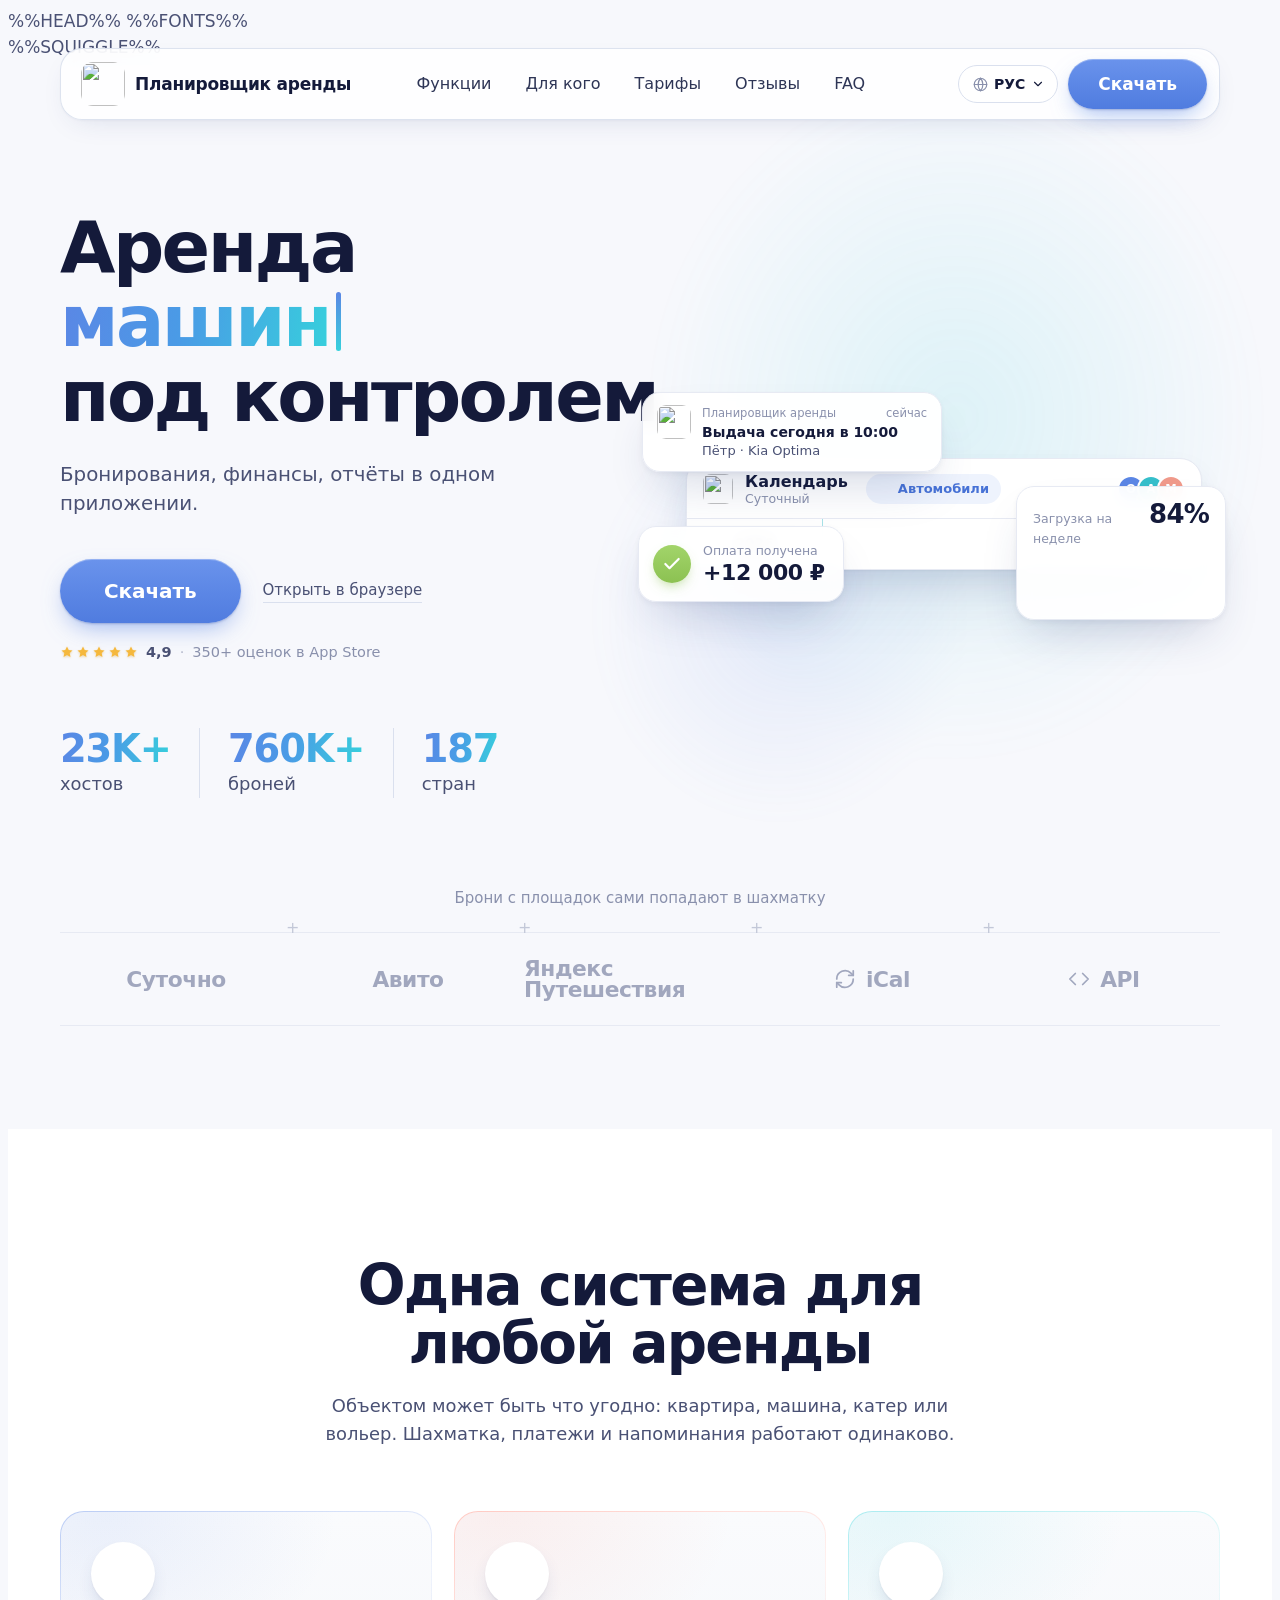
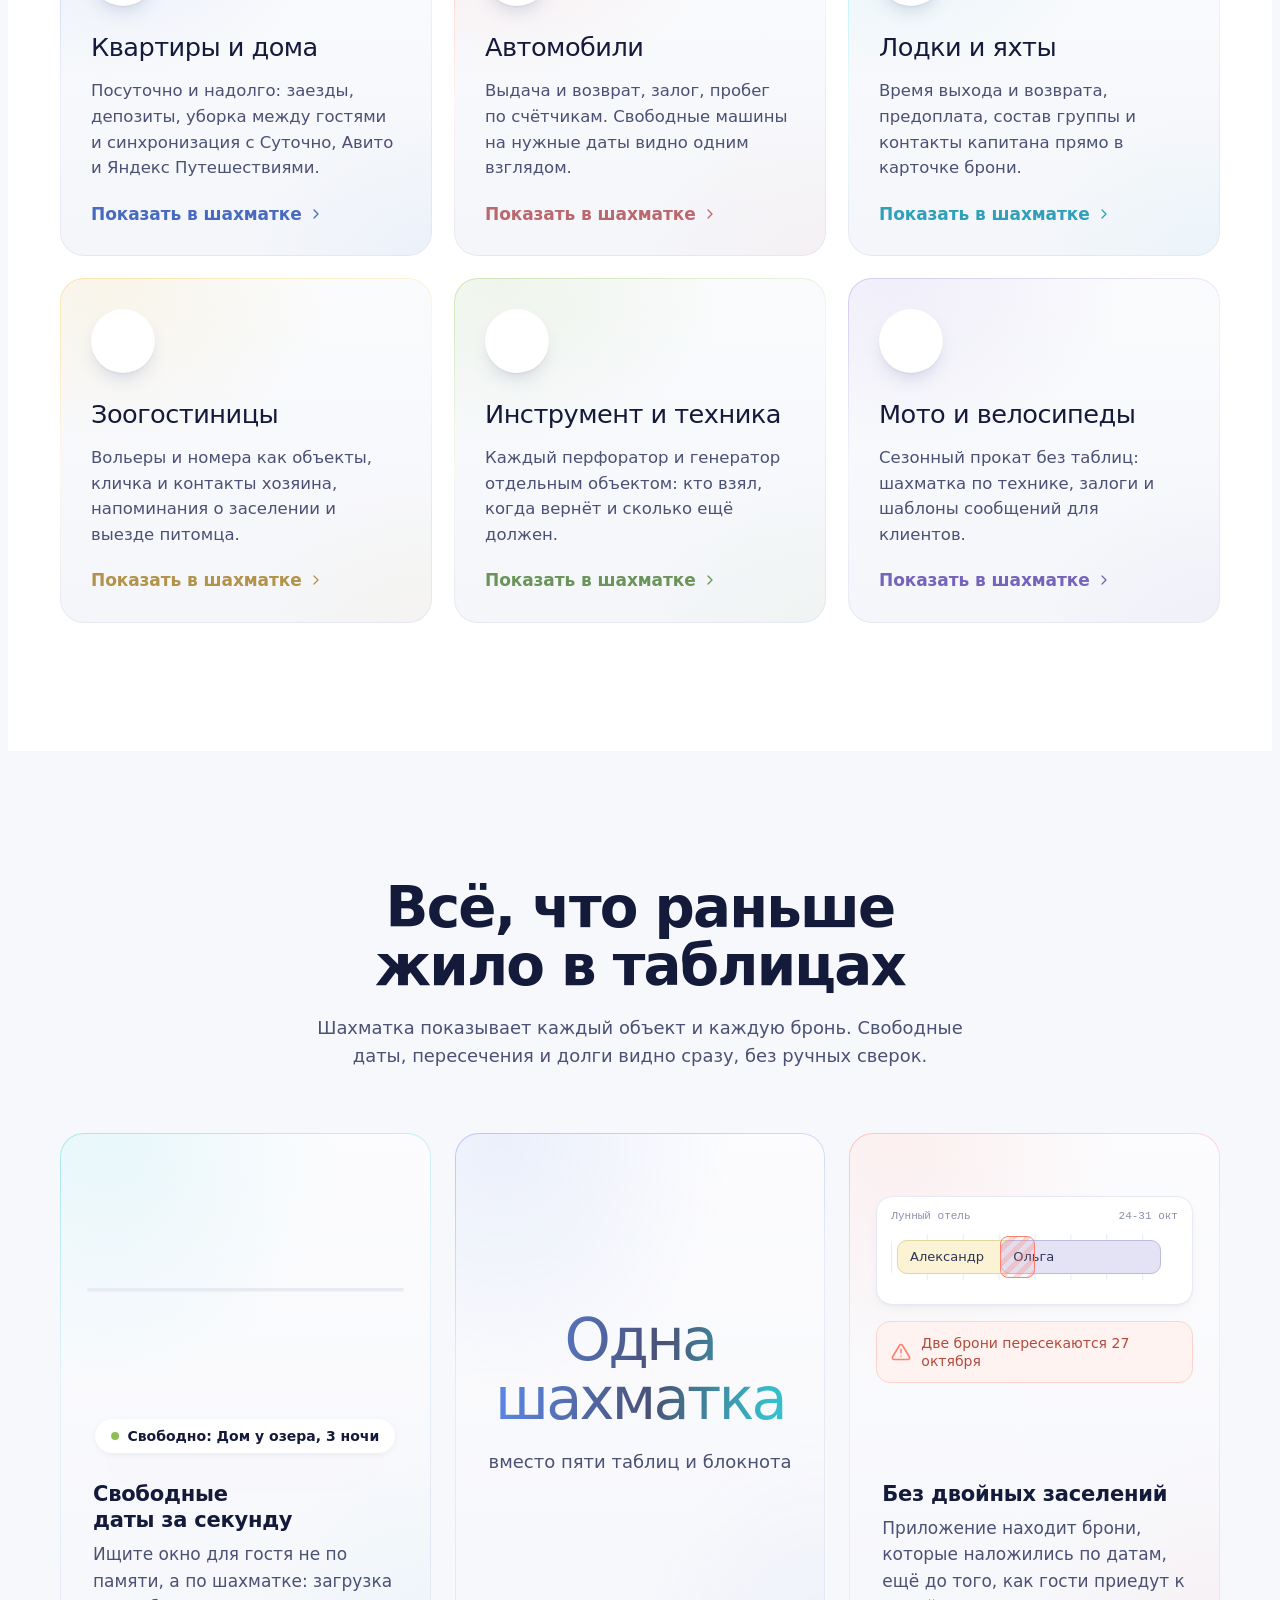
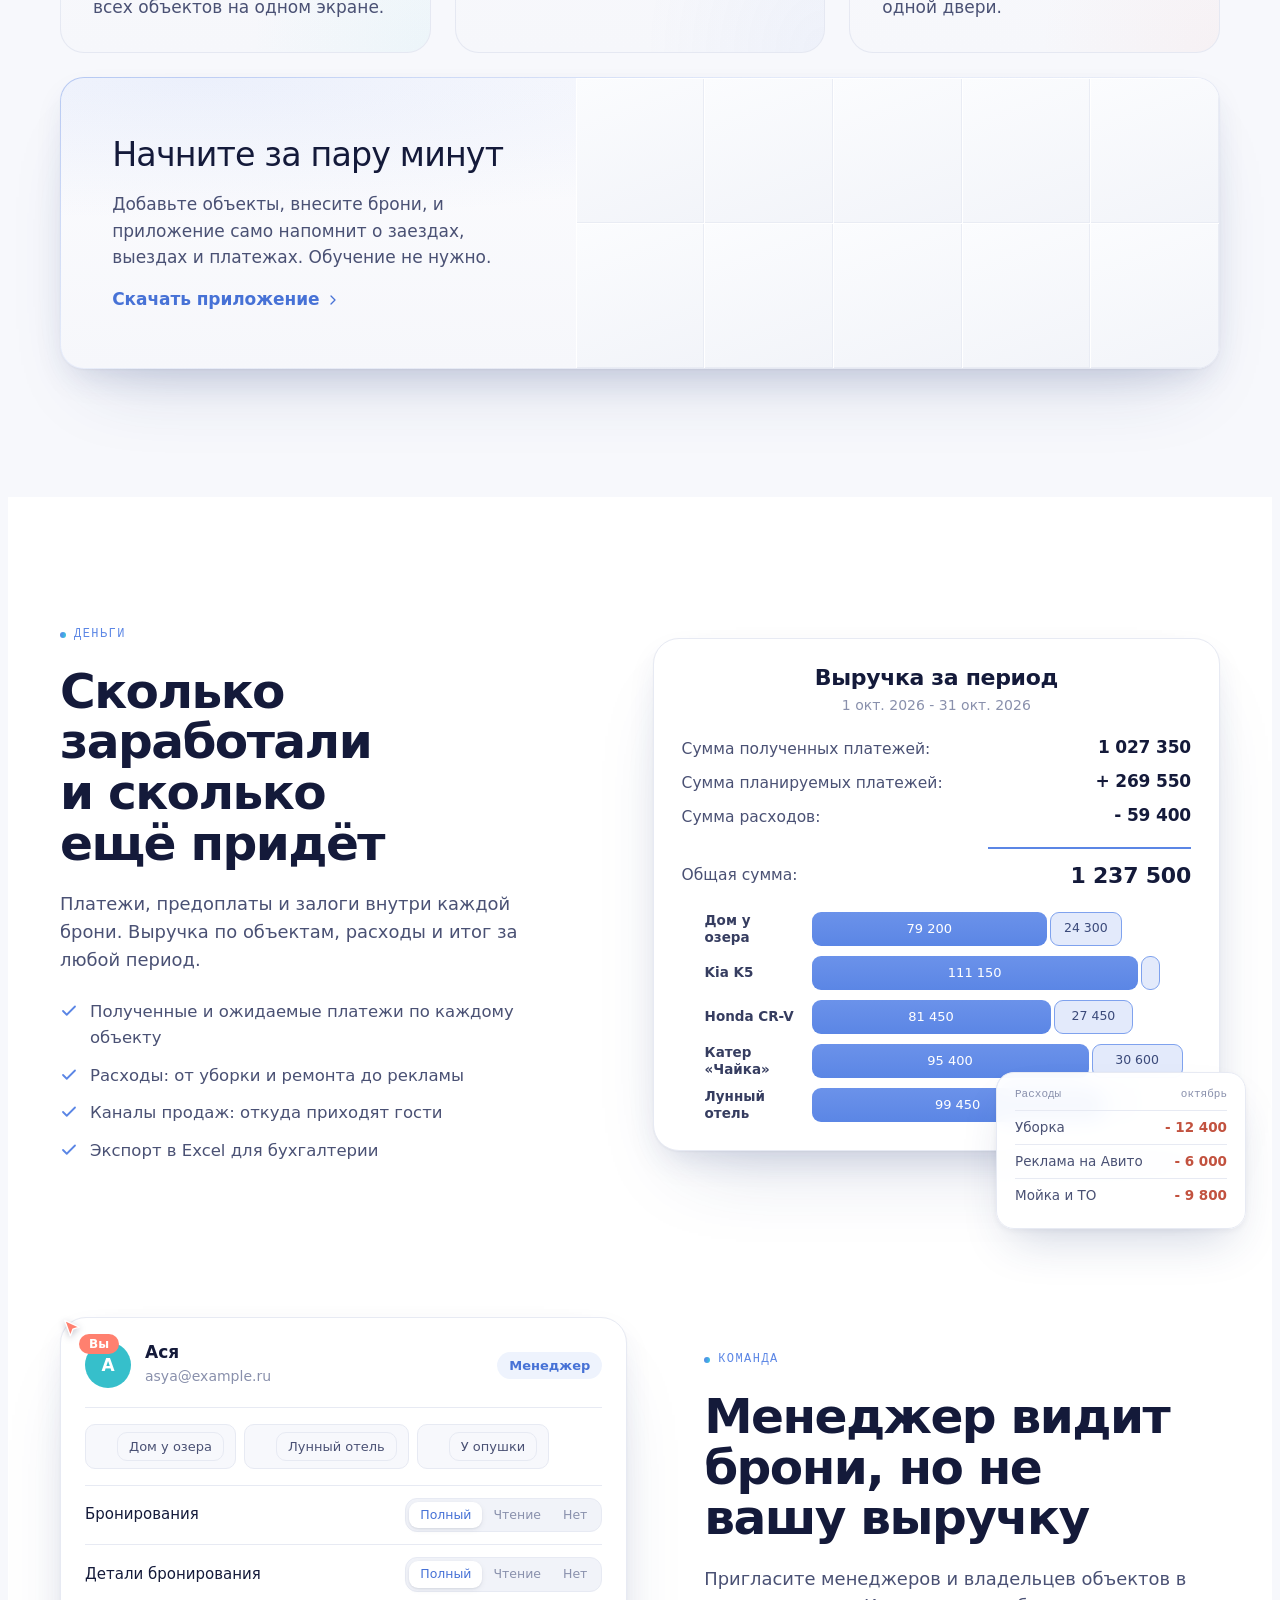
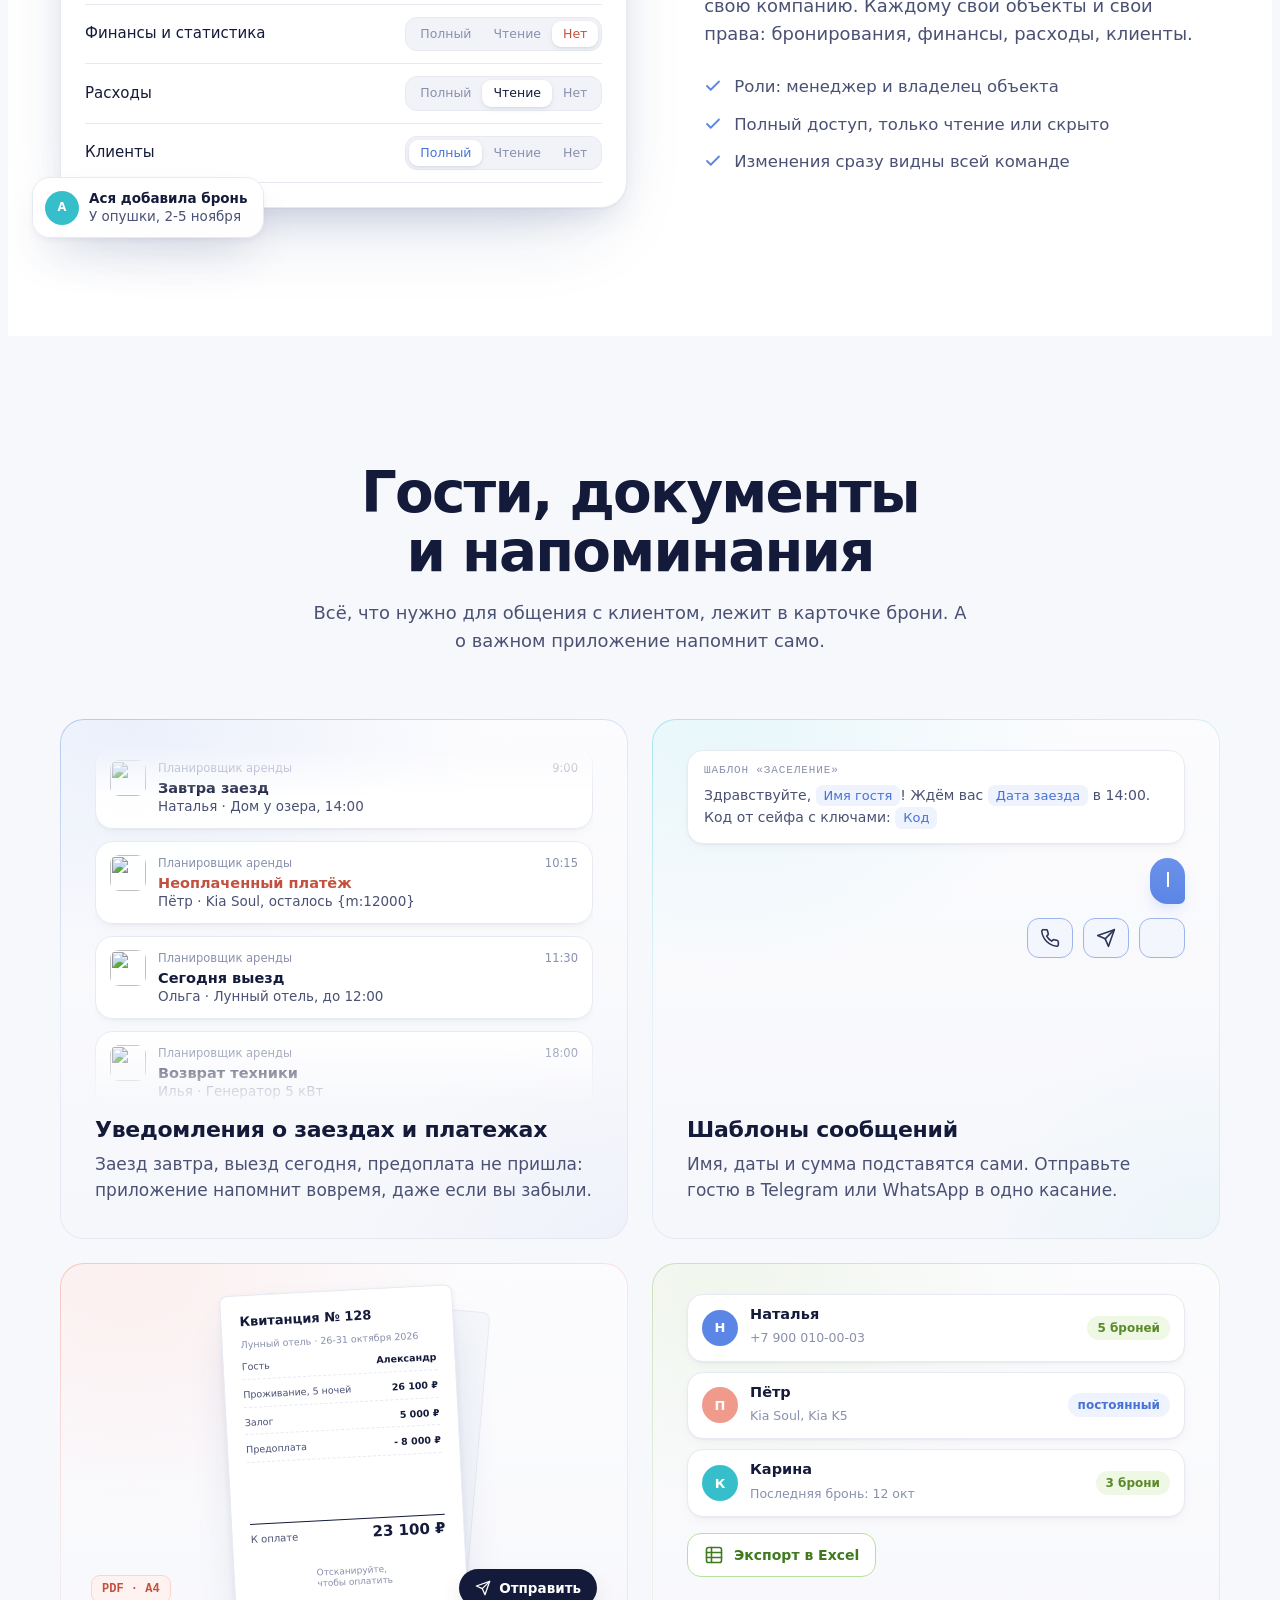
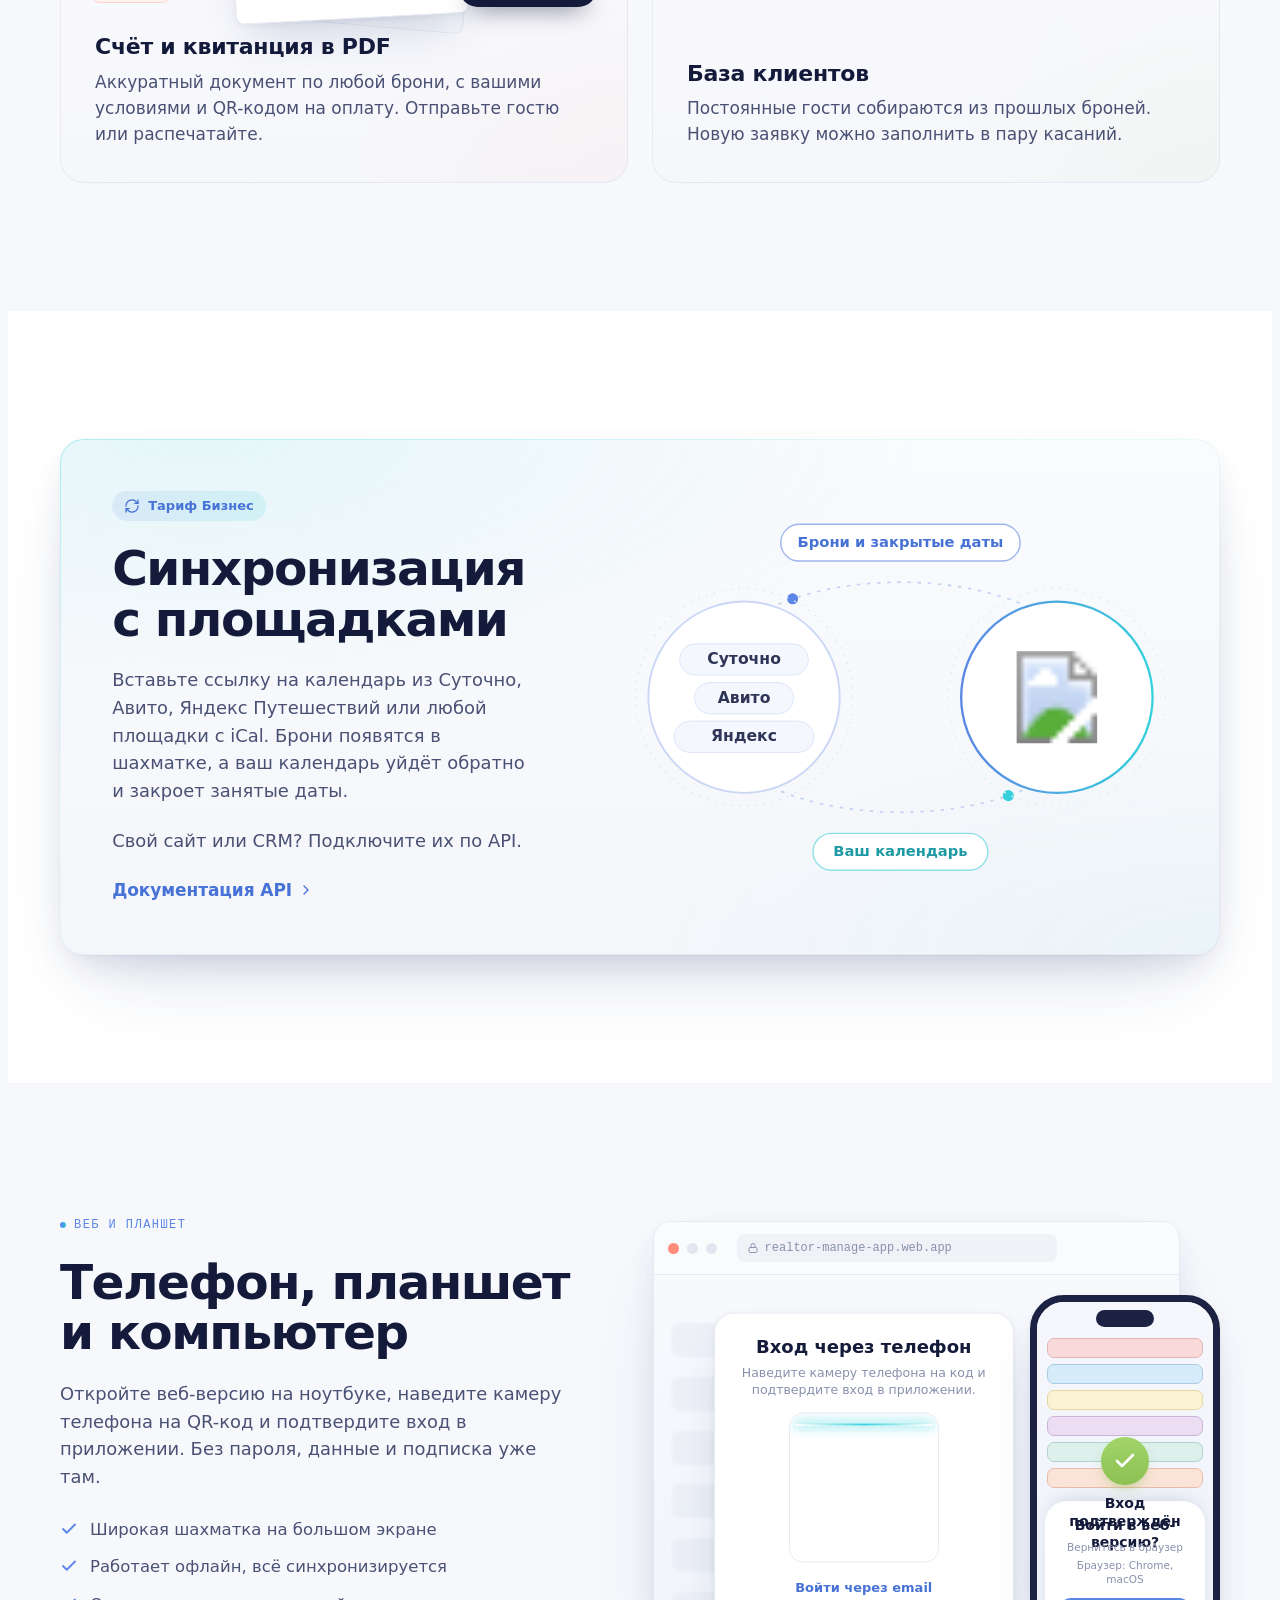
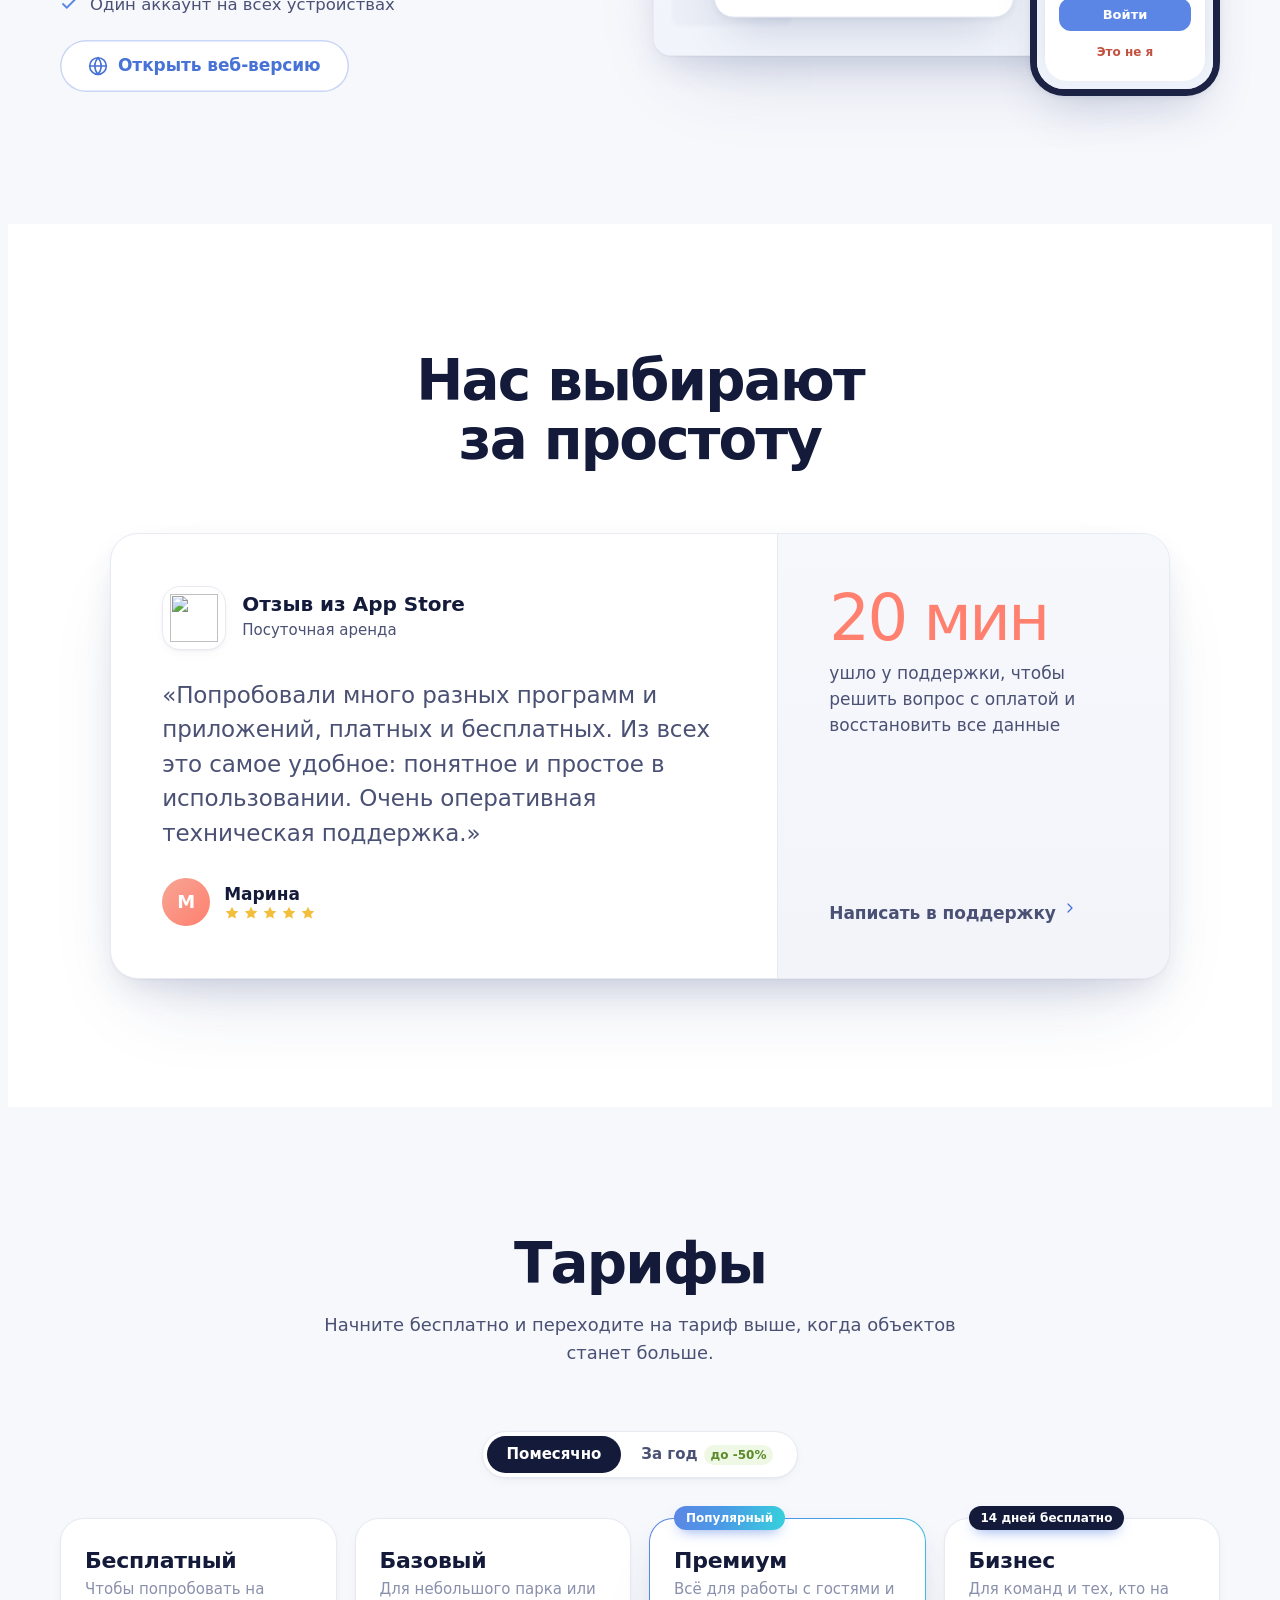
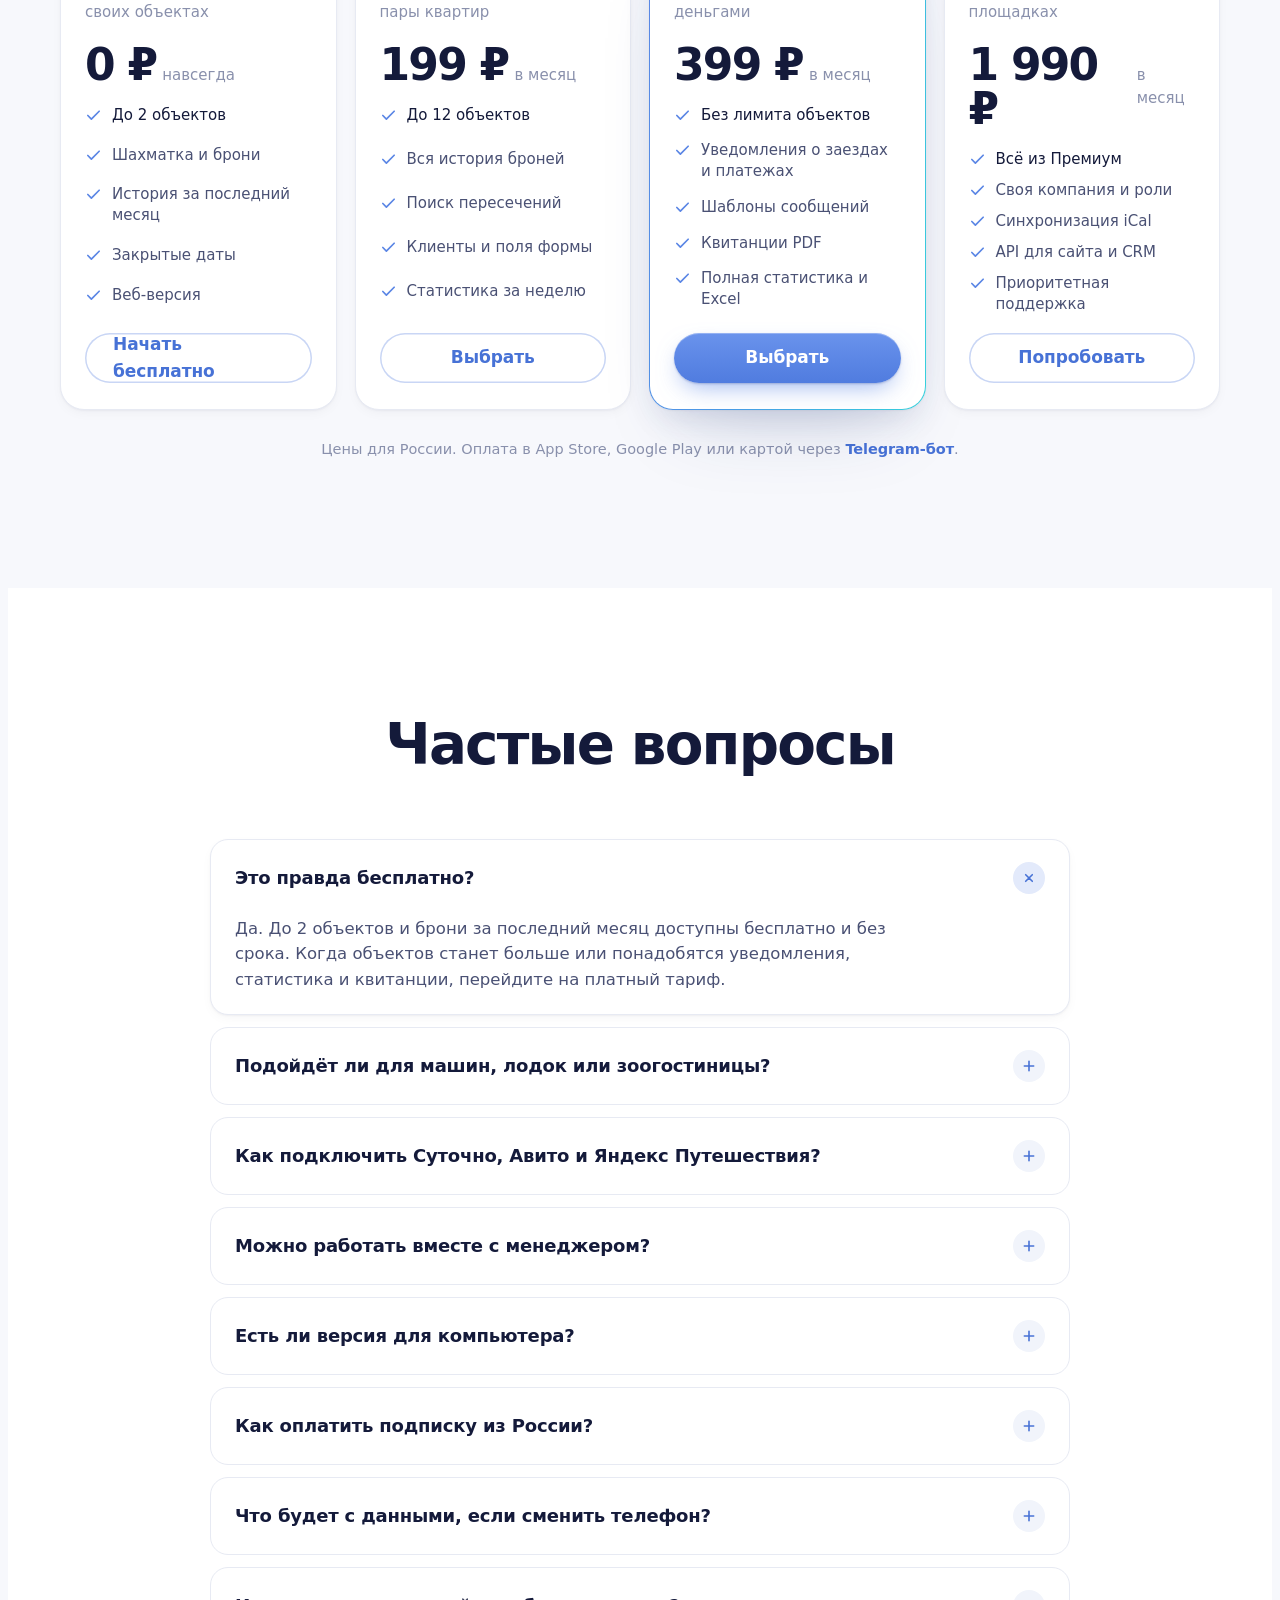
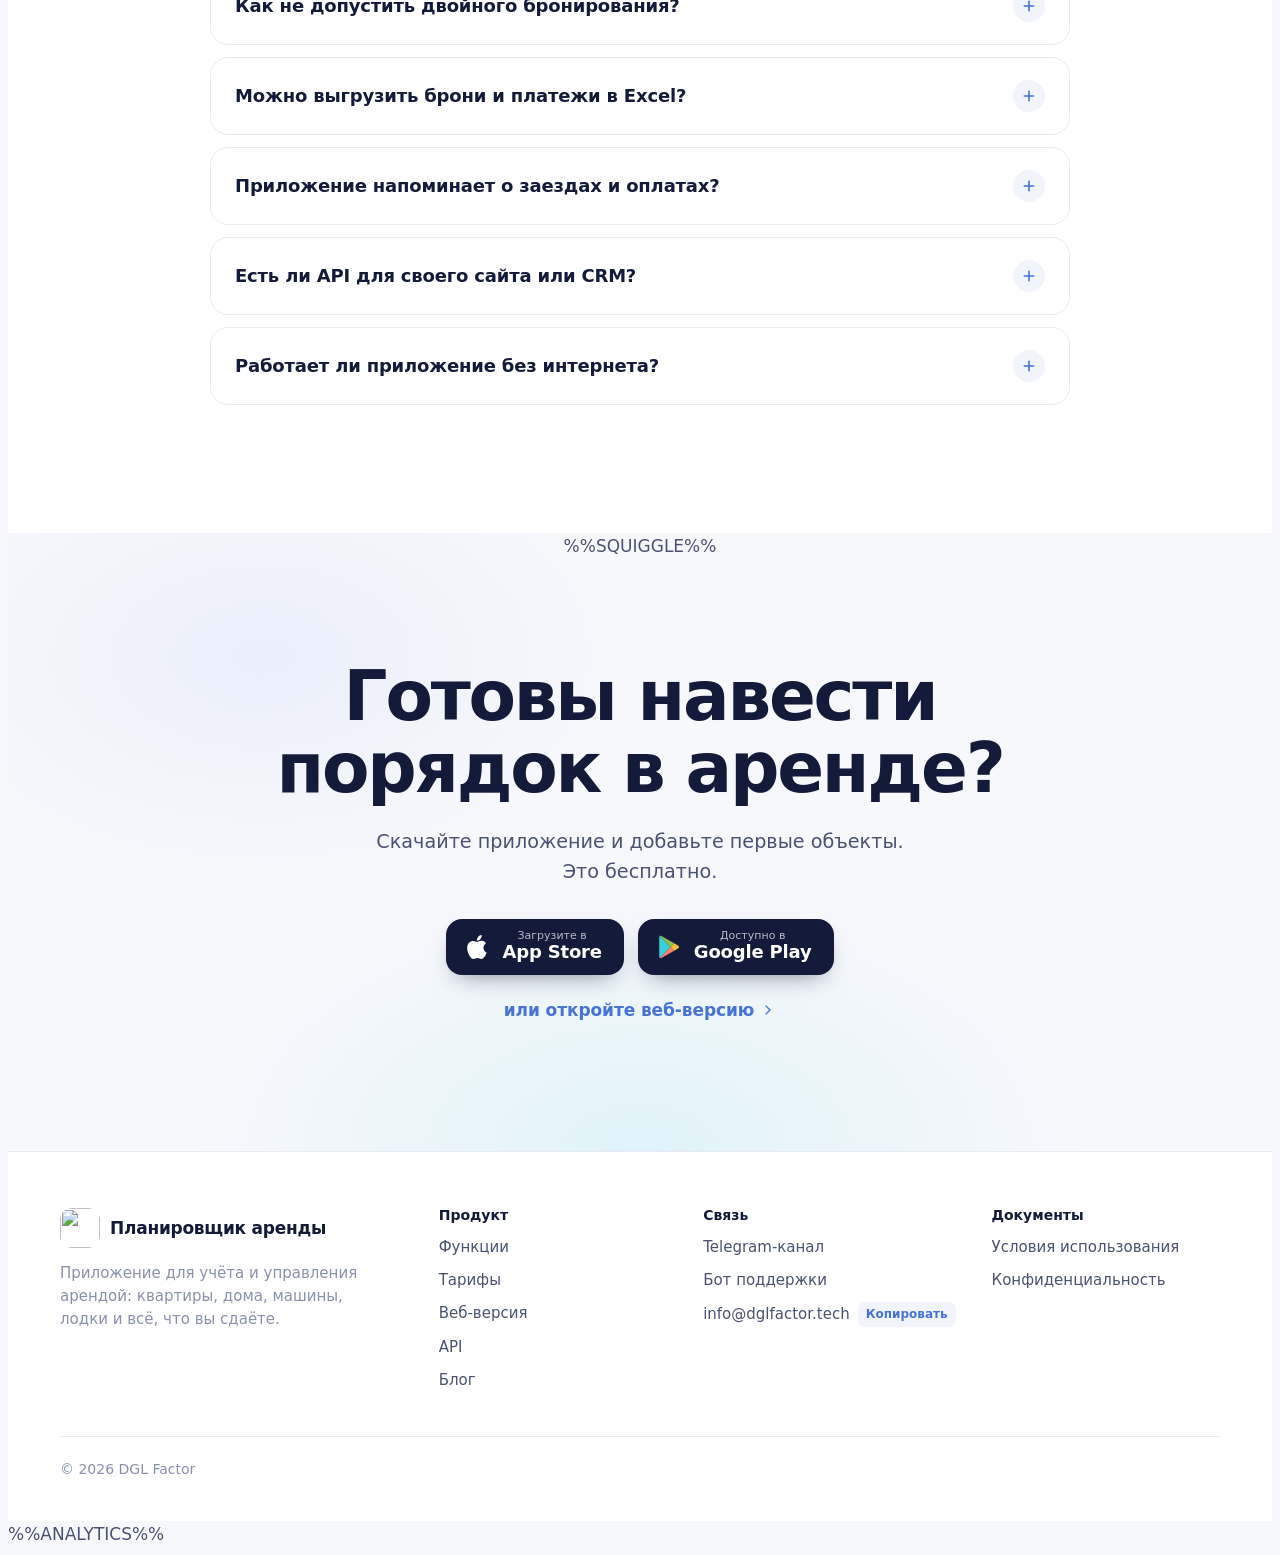
==== src.html @ 02393dc8 "Сайт Rental Planner: лендинг на 10 языках, страницы сфер, блог с Sveltia CMS, SEO Статичная сборка b" ====
<!doctype html>
<html lang="ru" dir="ltr">
<head>
<meta charset="utf-8">
<meta name="viewport" content="width=device-width, initial-scale=1">
<title>Планировщик аренды</title>
<meta name="description" content="">
%%HEAD%%
%%FONTS%%
<style>
:root{
  color-scheme: light;
  --ink:#141A3A;
  --ink2:#4A5174;
  --ink3:#8990AC;
  --ground:#F7F8FC;
  --paper:#FFFFFF;
  --line:#E7EAF3;
  --line2:#DAE0EE;
  --blue:#5B86E5;
  --blue-d:#4772D6;
  --cyan:#36D1DC;
  --coral:#FF806F;
  --green:#8CC152;
  --amber:#F3BE3A;
  --navy:#22408F;
  --grad:linear-gradient(100deg,#5B86E5 0%,#4A9BE6 45%,#36D1DC 100%);
  --sh-1:0 1px 2px rgba(20,26,58,.04),0 4px 14px -4px rgba(20,26,58,.06);
  --sh-2:0 1px 2px rgba(20,26,58,.04),0 14px 34px -10px rgba(38,58,120,.16),0 40px 80px -36px rgba(38,58,120,.22);
  --sh-3:0 2px 6px rgba(20,26,58,.05),0 24px 48px -16px rgba(38,58,120,.22);
  --r-card:24px;
  --r-md:16px;
  --display:'Onest',ui-sans-serif,system-ui,-apple-system,'Segoe UI',Roboto,sans-serif;
  --body:'Golos Text',ui-sans-serif,system-ui,-apple-system,'Segoe UI',Roboto,sans-serif;
  --mono:'JetBrains Mono',ui-monospace,SFMono-Regular,Menlo,monospace;
  --ease:cubic-bezier(.2,.8,.2,1);
}
*,*::before,*::after{box-sizing:border-box}
[hidden]{display:none!important}
html,body{overflow-x:clip}
html{scroll-behavior:smooth;scroll-padding-top:110px}
body{background:var(--ground);color:var(--ink2);font-family:var(--body);font-size:17px;line-height:1.55;-webkit-font-smoothing:antialiased;text-rendering:optimizeLegibility}
a{color:inherit;text-decoration:none}
button{font:inherit;color:inherit;background:none;border:0;cursor:pointer}
:focus-visible{outline:2.5px solid var(--blue);outline-offset:3px;border-radius:8px}
.sr{position:absolute;width:1px;height:1px;overflow:hidden;clip:rect(0 0 0 0);white-space:nowrap}
.wrap{max-width:1240px;margin-inline:auto;padding-inline:clamp(16px,4vw,40px)}
h1,h2,h3{font-family:var(--display);color:var(--ink);margin:0;text-wrap:balance}
h2{font-size:clamp(34px,4.4vw,60px);line-height:1.04;letter-spacing:-.032em;font-weight:600}
h3{font-size:21px;line-height:1.25;letter-spacing:-.012em;font-weight:600}
p{margin:0}
.lead{font-size:clamp(18px,1.55vw,21px);line-height:1.5;color:var(--ink2);max-width:36ch}
.sec{padding-block:clamp(72px,10vw,136px)}
.sec.white{background:var(--paper)}
.sec-head{text-align:center;max-width:820px;margin:0 auto clamp(40px,5vw,64px);display:grid;gap:18px;justify-items:center}
.sec-head p{font-size:clamp(17px,1.4vw,20px);color:var(--ink2);max-width:58ch}
.eyebrow{font-family:var(--mono);font-size:12px;letter-spacing:.12em;text-transform:uppercase;color:var(--blue);display:inline-flex;align-items:center;gap:8px}
.eyebrow::before{content:"";width:6px;height:6px;border-radius:50%;background:var(--grad)}
.link{color:var(--blue-d);font-weight:600;font-family:var(--display);display:inline-flex;align-items:center;gap:6px;letter-spacing:-.005em}
.link svg{width:16px;height:16px;transition:transform .25s var(--ease)}
.link:hover svg{transform:translateX(3px)}
.ico{width:20px;height:20px;fill:none;stroke:currentColor;stroke-width:1.9;stroke-linecap:round;stroke-linejoin:round;flex:none}
.glyph{width:20px;height:20px;flex:none}

/* Buttons */
.btn{display:inline-flex;align-items:center;justify-content:center;gap:10px;height:52px;padding:0 28px;border-radius:999px;font-family:var(--display);font-weight:600;font-size:17px;letter-spacing:-.005em;transition:transform .2s var(--ease),box-shadow .25s var(--ease),background .2s}
.btn-primary{color:#fff;background:linear-gradient(180deg,#6A93EC,#5B86E5 55%,#507CDF);box-shadow:inset 0 1px 0 rgba(255,255,255,.28),0 1px 2px rgba(35,60,140,.25),0 10px 24px -8px rgba(91,134,229,.65)}
.btn-primary:hover{transform:translateY(-1px);box-shadow:inset 0 1px 0 rgba(255,255,255,.28),0 2px 4px rgba(35,60,140,.25),0 16px 32px -10px rgba(91,134,229,.75)}
.btn-ghost{color:var(--blue-d);background:var(--paper);box-shadow:inset 0 0 0 1.5px #C9D6F5}
.btn-ghost:hover{box-shadow:inset 0 0 0 1.5px var(--blue)}
.btn-lg{height:64px;padding:0 44px;font-size:20px}
.store{display:inline-flex;align-items:center;gap:12px;height:56px;padding:0 22px 0 18px;border-radius:16px;background:var(--ink);color:#fff;box-shadow:0 10px 24px -12px rgba(20,26,58,.6);transition:transform .2s var(--ease)}
.store:hover{transform:translateY(-2px)}
.store svg{width:26px;height:26px}
.store small{display:block;font-size:11px;opacity:.7;line-height:1.1}
.store b{display:block;font-family:var(--display);font-size:18px;font-weight:600;line-height:1.15;letter-spacing:-.01em}

/* Nav */
.nav{position:sticky;top:calc(env(safe-area-inset-top,0px) + 14px);z-index:50;margin-top:14px}
.nav-bar{display:flex;align-items:center;gap:24px;height:72px;padding:0 12px 0 20px;background:rgba(255,255,255,.86);backdrop-filter:saturate(1.6) blur(14px);-webkit-backdrop-filter:saturate(1.6) blur(14px);border:1px solid rgba(218,224,238,.9);border-radius:22px;box-shadow:0 1px 2px rgba(20,26,58,.03),0 10px 30px -14px rgba(38,58,120,.18);transition:box-shadow .3s}
.nav.scrolled .nav-bar{box-shadow:0 1px 2px rgba(20,26,58,.04),0 16px 40px -14px rgba(38,58,120,.28)}
.brand{display:flex;align-items:center;gap:10px;font-family:var(--display);font-weight:600;color:var(--ink);letter-spacing:-.015em;font-size:17px;flex:none}
.brand img{width:44px;height:44px;border-radius:12px}
.nav-links{display:flex;gap:6px;margin-inline:auto}
.nav-links a{padding:9px 14px;border-radius:12px;font-family:var(--display);font-weight:500;font-size:16px;color:#2E3556;transition:background .2s,color .2s}
.nav-links a:hover{background:#F1F4FB;color:var(--blue-d)}
.nav-right{display:flex;align-items:center;gap:10px;flex:none;margin-left:auto}
.lang{display:inline-flex;align-items:center;gap:6px;height:38px;padding:0 12px 0 14px;border-radius:999px;border:1px solid var(--line2);font-family:var(--display);font-weight:600;font-size:14px;color:var(--ink);background:#fff}
.lang svg{width:14px;height:14px}
.nav .btn{height:50px;padding:0 30px}
.menu{display:none;position:relative}
.menu summary{list-style:none;width:44px;height:44px;border-radius:12px;display:grid;place-items:center;cursor:pointer;color:var(--ink)}
.menu summary::-webkit-details-marker{display:none}
.menu-panel{position:absolute;inset-inline-end:0;top:54px;width:min(280px,calc(100vw - 48px));background:#fff;border:1px solid var(--line);border-radius:18px;box-shadow:var(--sh-3);padding:8px;display:grid}
.menu-panel>a{padding:12px 14px;border-radius:12px;font-family:var(--display);font-weight:500;color:var(--ink)}
.menu-panel>a:hover{background:#F1F4FB}

/* Hero */
.hero{position:relative;padding-block:clamp(56px,7vw,96px) clamp(64px,8vw,110px);margin-top:-86px;padding-top:calc(86px + clamp(56px,7vw,96px))}
.hero-bg{position:absolute;inset:0;pointer-events:none;overflow:hidden;z-index:0}
.hero-bg::before{content:"";position:absolute;inset:-10% -10% auto auto;width:70%;height:90%;background:radial-gradient(closest-side,rgba(54,209,220,.13),transparent 70%),radial-gradient(closest-side at 30% 70%,rgba(91,134,229,.12),transparent 70%);filter:blur(10px);animation:drift 22s ease-in-out infinite alternate}
.squiggle{position:absolute;right:-6%;top:-4%;width:min(60vw,920px);height:auto;opacity:.24;transform-origin:60% 60%;animation:breathe 14s ease-in-out infinite alternate}
.squiggle .draw{stroke-dasharray:1;stroke-dashoffset:1;animation:draw 2.4s .15s var(--ease) forwards}
@keyframes draw{to{stroke-dashoffset:0}}
@keyframes breathe{from{transform:translate3d(0,0,0) rotate(0deg) scale(1)}to{transform:translate3d(-14px,10px,0) rotate(-2deg) scale(1.03)}}
@keyframes drift{from{transform:translate3d(0,0,0)}to{transform:translate3d(-40px,30px,0)}}
.hero-grid{position:relative;z-index:1;display:grid;grid-template-columns:minmax(0,1fr) minmax(0,1.05fr);gap:clamp(32px,4vw,64px);align-items:center}
.hero h1{font-size:clamp(42px,5.6vw,80px);line-height:1.04;letter-spacing:-.036em;font-weight:700}
.h1-row{display:block;white-space:nowrap}
.tw-wrap{position:relative}
.tw{background:var(--grad);-webkit-background-clip:text;background-clip:text;color:transparent;padding-right:.04em}
.caret{display:inline-block;width:.07em;height:.82em;margin-left:.04em;vertical-align:-.06em;border-radius:3px;background:linear-gradient(180deg,var(--blue),var(--cyan));animation:blink 1s steps(2,jump-none) infinite}
.typing .caret{animation:none}
@keyframes blink{0%{opacity:1}50%{opacity:0}}
.hero .lead{margin-top:26px}
.hero-cta{margin-top:40px;display:flex;flex-wrap:wrap;align-items:center;gap:14px 22px}
.hero-cta .alt{font-size:15px;color:var(--ink3);display:flex;flex-wrap:wrap;gap:4px 14px}
.hero-cta .alt a{color:var(--ink2);border-bottom:1px solid var(--line2);transition:color .2s,border-color .2s}
.hero-cta .alt a:hover{color:var(--blue-d);border-color:var(--blue)}
.proof{margin-top:clamp(40px,5vw,64px)}
.rating-line{margin-top:18px;display:flex;align-items:center;gap:8px;font-size:14.5px;color:var(--ink3)}
.rating-line b{font-weight:600;color:var(--ink2);direction:ltr;unicode-bidi:isolate}
.rating-line .dot{opacity:.6}
.rstars{display:flex;gap:2px}
.rstars svg{width:14px;height:14px;color:#F5B83D;filter:drop-shadow(0 1px 1px rgba(214,150,20,.35))}
.rstars .r-last{color:#F5B83D;-webkit-mask:linear-gradient(90deg,#000 90%,rgba(0,0,0,.25) 90%);mask:linear-gradient(90deg,#000 90%,rgba(0,0,0,.25) 90%)}
.stats{display:flex;flex-wrap:nowrap;gap:20px 0}
.cnt{direction:ltr;unicode-bidi:isolate}
.stat{padding-inline-end:clamp(16px,2.2vw,36px);margin-inline-end:clamp(16px,2.2vw,36px);border-inline-end:1px solid var(--line2)}
.stat:last-child{border-inline-end:0;margin-inline-end:0;padding-inline-end:0}
.stat b{display:block;font-family:var(--display);font-weight:600;font-size:clamp(30px,3vw,40px);letter-spacing:-.03em;line-height:1.1;background:var(--grad);-webkit-background-clip:text;background-clip:text;color:transparent;font-variant-numeric:tabular-nums}
.stat span{font-size:clamp(16px,1.4vw,19px);color:var(--ink2)}

/* Hero visual */
.hv{position:relative;padding:66px 18px 46px 34px}
.win{position:relative;background:var(--paper);border:1px solid var(--line);border-radius:22px;box-shadow:var(--sh-2);overflow:hidden}
.win-top{display:flex;align-items:center;gap:12px;padding:14px 16px 12px;border-bottom:1px solid var(--line)}
.win-top img{width:30px;height:30px;border-radius:8px}
.win-title{font-family:var(--display);font-weight:600;color:var(--ink);font-size:16px;line-height:1.1}
.win-title small{display:block;font-family:var(--body);font-weight:400;font-size:12.5px;color:var(--ink3);margin-top:2px}
.dom-chip{display:inline-flex;align-items:center;gap:7px;height:30px;padding:0 12px 0 10px;border-radius:999px;background:#EEF3FD;color:var(--blue-d);font-family:var(--display);font-weight:600;font-size:13px;margin-left:6px;transition:opacity .2s}
.dom-chip svg{width:15px;height:15px}
.team{margin-left:auto;display:flex;align-items:center}
.av{width:28px;height:28px;border-radius:50%;display:grid;place-items:center;font:600 11.5px/1 var(--display);color:#fff;border:2px solid #fff;margin-left:-8px;position:relative}
.av:nth-child(1){background:#5B86E5}.av:nth-child(2){background:#36BFCB}.av:nth-child(3){background:#F09A8B}
.av.on::after{content:"";position:absolute;right:-2px;bottom:-2px;width:9px;height:9px;border-radius:50%;background:var(--green);border:2px solid #fff}

.cal{--days:7;--unitw:136px;--rowh:58px;--headh:50px;display:grid;grid-template-columns:var(--unitw) minmax(0,1fr)}
.cal-units{border-right:1px solid #A8E2E8;background:#fff;position:relative;z-index:2}
.cal-year{height:var(--headh);display:flex;align-items:center;justify-content:center;font:600 14px/1 var(--display);color:var(--ink);border-bottom:1px solid #A8E2E8}
.cal-unit{height:var(--rowh);display:flex;align-items:center;gap:9px;padding:0 10px 0 12px;border-bottom:1px solid var(--line);font:600 13.5px/1.15 var(--body);color:#363D60;overflow:hidden;transition:opacity .2s,transform .2s}
.cal-unit svg{width:17px;height:17px;flex:none;color:var(--c)}
.cal-unit span{overflow:hidden;display:-webkit-box;-webkit-line-clamp:2;-webkit-box-orient:vertical}
.cal-main{position:relative;overflow:hidden}
.cal-cols{position:absolute;inset:0;display:grid;grid-template-columns:repeat(var(--days),minmax(0,1fr))}
.cal-col{border-left:1px solid var(--line)}
.cal-col:first-child{border-left:0}
.cal-col.we{background:linear-gradient(180deg,#E3F6F8 0 var(--headh),#F4FBFC var(--headh))}
.cal-col .dh{height:var(--headh);display:grid;place-content:center;text-align:center;font:500 12px/1.25 var(--body);color:var(--ink3);border-bottom:1px solid #A8E2E8}
.cal-col .dh b{font:500 14px/1.2 var(--body);color:#4A5174;font-variant-numeric:tabular-nums}
.cal-col.today .dh{box-shadow:inset 0 -3px 0 var(--blue)}
.cal-col.today .dh b{color:var(--blue-d);font-weight:600}
.cal-rows{position:relative;margin-top:var(--headh)}
.track{position:relative;height:var(--rowh);border-bottom:1px solid var(--line)}
.bar{position:absolute;top:8px;bottom:8px;left:calc(var(--s) / var(--days) * 100% + 3px);width:calc(var(--l) / var(--days) * 100% - 6px);border-radius:13px;background:var(--bg);border:1.5px solid var(--bd);display:flex;align-items:center;padding:0 10px 0 28px;font:500 14px/1 var(--body);color:#2C3354;white-space:nowrap;overflow:hidden;transform-origin:left center}
.bar::before{content:"";position:absolute;left:9px;top:7px;width:10px;height:10px;border-radius:50%;background:var(--dot);box-shadow:0 0 0 2px rgba(255,255,255,.85)}
.bar.cut{justify-content:flex-end;padding:0 12px}
.bar.cut::before{display:none}
.bar.over{border-color:var(--coral);box-shadow:0 0 0 3px rgba(255,128,111,.14)}

.fc{position:absolute;z-index:3;background:rgba(255,255,255,.94);backdrop-filter:blur(10px);-webkit-backdrop-filter:blur(10px);border:1px solid var(--line);border-radius:18px;box-shadow:var(--sh-3)}
.float{animation:float 8s ease-in-out infinite}
.float.f2{animation-duration:9.5s;animation-delay:-3s}
.float.f3{animation-duration:7s;animation-delay:-5s}
@keyframes float{0%,100%{translate:0 0}50%{translate:0 -8px}}
.fc-notif{left:-10px;top:0;width:300px;padding:12px 14px;display:flex;gap:11px;align-items:flex-start}
.fc-notif img{width:34px;height:34px;border-radius:9px;flex:none}
.fc-notif>div{flex:1;min-width:0}
.fc-notif .meta{font-size:11.5px;color:var(--ink3);display:flex;justify-content:space-between;gap:10px}
.fc-notif b{display:block;font:600 14px/1.25 var(--display);color:var(--ink);margin-top:2px}
.fc-notif p{font-size:13px;line-height:1.35;color:var(--ink2)}
.fc-pay{left:-14px;bottom:14px;padding:14px 18px 14px 14px;display:flex;align-items:center;gap:12px}
.ok{width:38px;height:38px;border-radius:50%;display:grid;place-items:center;background:linear-gradient(180deg,#A2D46A,#8CC152);color:#fff;box-shadow:0 6px 14px -6px rgba(140,193,82,.8)}
.ok svg{width:20px;height:20px;stroke-width:2.6}
.fc-pay small{display:block;font-size:12.5px;color:var(--ink3)}
.fc-pay b{font:600 22px/1.1 var(--display);color:var(--ink);letter-spacing:-.02em;font-variant-numeric:tabular-nums}
.fc-stat{right:-6px;bottom:-4px;width:210px;padding:14px 16px 12px}
.fc-stat .t{display:flex;justify-content:space-between;align-items:baseline;gap:10px}
.fc-stat small{font-size:12.5px;color:var(--ink3)}
.fc-stat b{font:600 26px/1 var(--display);color:var(--ink);letter-spacing:-.03em;font-variant-numeric:tabular-nums}
.spark{margin-top:10px;display:grid;grid-template-columns:repeat(7,1fr);gap:5px;align-items:end;height:44px}
.spark i{display:block;border-radius:5px 5px 3px 3px;background:linear-gradient(180deg,#7FA2EE,#5B86E5);height:var(--h);transition:height .7s var(--ease)}
.spark i.we{background:linear-gradient(180deg,#6EE0E8,#36D1DC)}
.spark-l{display:grid;grid-template-columns:repeat(7,1fr);gap:5px;margin-top:5px;font:500 10px/1 var(--mono);color:var(--ink3);text-align:center}
.pop{animation:pop .5s var(--ease)}
@keyframes pop{0%{transform:scale(.96);opacity:.4}100%{transform:none;opacity:1}}

/* Platforms */
.plat{position:relative;z-index:1;margin-top:clamp(56px,7vw,96px)}
.plat-cap{text-align:center;font-size:15px;color:var(--ink3);margin-bottom:22px}
.plat-row{display:grid;grid-template-columns:repeat(5,1fr);border-top:1px solid var(--line);border-bottom:1px solid var(--line)}
.plat-row div{position:relative;height:92px;display:flex;align-items:center;justify-content:center;gap:10px;font:600 clamp(17px,1.7vw,23px)/1 var(--display);letter-spacing:-.02em;color:#A1A7BE;transition:color .3s}
.plat-row div:hover{color:var(--ink2)}
.plat-row div+div::before{content:"+";position:absolute;inset-inline-start:-6px;top:-13px;font:400 16px/1 var(--body);color:#C3C8D8}
.plat-row svg{width:22px;height:22px}
.plat-row div.dup{display:none}
.snap-bar{display:none;position:relative;width:96px;height:4px;margin:18px auto 0;border-radius:4px;background:var(--line2);overflow:hidden}
.snap-bar i{position:absolute;top:0;bottom:0;inset-inline-start:0;border-radius:4px;background:var(--ink)}
.sums .sh{display:none}
.sums i{font-style:normal}

/* Tinted cards */
.tcard{--tint:91,134,229;position:relative;border:1px solid transparent;border-radius:var(--r-card);background:radial-gradient(90% 70% at 12% 0%,rgba(var(--tint),.10),transparent 70%) padding-box,radial-gradient(70% 60% at 100% 100%,rgba(var(--tint),.05),transparent 70%) padding-box,linear-gradient(180deg,#FCFCFE,#F6F7FB) padding-box,linear-gradient(160deg,rgba(var(--tint),.42),rgba(var(--tint),.10) 40%,#E5E8F2 75%) border-box}
.white .tcard{background:radial-gradient(90% 70% at 12% 0%,rgba(var(--tint),.10),transparent 70%) padding-box,radial-gradient(70% 60% at 100% 100%,rgba(var(--tint),.05),transparent 70%) padding-box,linear-gradient(180deg,#FAFBFD,#F4F6FA) padding-box,linear-gradient(160deg,rgba(var(--tint),.42),rgba(var(--tint),.10) 40%,#E5E8F2 75%) border-box}
.t-blue{--tint:91,134,229}.t-coral{--tint:255,128,111}.t-cyan{--tint:54,209,220}.t-amber{--tint:243,190,58}.t-green{--tint:140,193,82}.t-lilac{--tint:155,125,220}

.spheres{display:grid;grid-template-columns:repeat(3,minmax(0,1fr));gap:22px}
.sphere{padding:30px 30px 28px;display:flex;flex-direction:column;gap:14px;min-height:300px;transition:transform .35s var(--ease),box-shadow .35s var(--ease)}
.sphere:hover{transform:translateY(-4px);box-shadow:var(--sh-3)}
.bubble{width:64px;height:64px;border-radius:50%;background:#fff;display:grid;place-items:center;box-shadow:0 1px 2px rgba(20,26,58,.05),0 10px 22px -10px rgba(38,58,120,.3);color:rgb(var(--tint));margin-bottom:12px}
.bubble svg{width:30px;height:30px}
.sphere h3{font-size:clamp(24px,2vw,28px);font-weight:500;letter-spacing:-.02em}
.sphere h3 a:hover{color:var(--blue-d)}
.sphere p{color:var(--ink2);font-size:16.5px;line-height:1.55;flex:1}
.sphere .link{margin-top:6px;color:color-mix(in srgb,rgb(var(--tint)) 70%,#1d2b6b)}

/* Bento */
.bento{display:grid;grid-template-columns:repeat(3,minmax(0,1fr));gap:24px}
.bcard{padding:0;overflow:hidden;display:flex;flex-direction:column;min-height:520px}
.bvis{position:relative;flex:1;min-height:300px;display:grid;place-items:center;padding:28px 26px 64px}
.btxt{padding:0 32px 32px}
.btxt h3{margin-bottom:8px}
.btxt p{font-size:17px;color:var(--ink2)}

.mini{position:relative;width:100%;background:#fff;border:1px solid var(--line);border-radius:16px;box-shadow:var(--sh-1);overflow:hidden}
.mini-grid{display:grid;grid-template-columns:repeat(10,1fr)}
.mini-row{position:relative;height:38px;border-bottom:1px solid var(--line);background-image:linear-gradient(to right,var(--line) 1px,transparent 1px);background-size:10% 100%}
.mini-row:last-child{border-bottom:0}
.mini-row i{position:absolute;top:7px;bottom:7px;left:calc(var(--s)*10% + 2px);width:calc(var(--l)*10% - 4px);border-radius:8px;background:var(--bg);border:1.2px solid var(--bd)}
.mini-head{display:grid;grid-template-columns:repeat(10,1fr);font:500 10.5px/1 var(--mono);color:var(--ink3);text-align:center;border-bottom:1px solid var(--line)}
.mini-head span{padding:9px 0}
.sweep{position:absolute;top:0;bottom:0;width:30%;left:0;background:linear-gradient(180deg,rgba(54,209,220,.16),rgba(91,134,229,.10));border-left:2px solid var(--cyan);border-right:2px solid var(--cyan);animation:sweep 7s var(--ease) infinite}
@keyframes sweep{0%,42%{left:50%}56%,66%{left:0%}86%,100%{left:50%}}
.free{position:absolute;inset:7px 2px;border-radius:8px;border:1.6px dashed #8CC152;background:rgba(140,193,82,.12);opacity:0;animation:freeOn 7s infinite}
@keyframes freeOn{0%,44%{opacity:1}50%,88%{opacity:0}94%,100%{opacity:1}}
.find-chip{position:absolute;left:50%;bottom:28px;translate:-50% 0;display:flex;align-items:center;gap:8px;white-space:nowrap;padding:10px 16px;border-radius:999px;background:#fff;box-shadow:var(--sh-3);font:600 14px/1 var(--display);color:var(--ink);animation:chipOn 7s infinite}
.find-chip i{width:8px;height:8px;border-radius:50%;background:var(--green)}
@keyframes chipOn{0%,44%{opacity:1;transform:none}50%,88%{opacity:0;transform:translateY(6px)}94%,100%{opacity:1;transform:none}}

.big-claim{display:grid;place-content:center;text-align:center;padding:40px 24px;overflow:hidden;position:relative}
.big-claim .ghost{position:absolute;color:#F0F2F8;width:180px;height:180px}
.big-claim .g1{left:-36px;top:-26px;transform:rotate(-12deg)}
.big-claim .g2{right:-40px;bottom:-30px;transform:rotate(10deg);width:200px;height:200px}
.big-claim .g3{right:30px;top:24px;width:70px;height:70px;color:#EEF1F7;transform:rotate(8deg)}
.big-claim strong{position:relative;display:block;font:500 clamp(46px,4.6vw,66px)/1 var(--display);letter-spacing:-.045em;background:linear-gradient(100deg,#5B86E5 10%,#4A5174 55%,#36BFCB 90%);-webkit-background-clip:text;background-clip:text;color:transparent;padding-bottom:.08em}
.big-claim span{position:relative;display:block;margin-top:14px;font-size:18px;color:var(--ink2)}

.ov{position:relative;width:100%}
.ov-card{background:#fff;border:1px solid var(--line);border-radius:16px;box-shadow:var(--sh-1);padding:14px 14px 18px}
.ov-head{display:flex;justify-content:space-between;font:600 13px/1 var(--display);color:var(--ink);margin-bottom:12px}
.ov-head span{font:500 11px/1 var(--mono);color:var(--ink3)}
.ov-track{position:relative;height:46px;border-radius:10px;background-image:linear-gradient(to right,var(--line) 1px,transparent 1px);background-size:12.5% 100%;margin-bottom:6px}
.ov-track i{position:absolute;top:6px;bottom:6px;border-radius:10px;display:flex;align-items:center;padding-left:12px;font:500 13px/1 var(--body);color:#2C3354;white-space:nowrap}
.ov-a{left:2%;width:48%;background:#FBF3D3;border:1.5px solid #E2D6A1}
.ov-b{left:38%;width:56%;background:#E4E3F5;border:1.5px solid #BDBBE0;animation:slideIn 6s var(--ease) infinite}
@keyframes slideIn{0%,58%{transform:none;opacity:1}68%,76%{transform:translateX(30%);opacity:0}90%,100%{transform:none;opacity:1}}
.ov-zone{position:absolute;top:2px;bottom:2px;left:38%;width:12%;border-radius:8px;background:repeating-linear-gradient(-45deg,rgba(255,128,111,.32) 0 5px,rgba(255,128,111,.08) 5px 10px);border:1.5px solid var(--coral);animation:zone 6s infinite}
@keyframes zone{0%,56%{opacity:1}62%,90%{opacity:0}96%,100%{opacity:1}}
.warn{margin-top:16px;display:flex;align-items:center;gap:10px;padding:12px 14px;border-radius:14px;background:#FFF3F1;border:1px solid #FFD3CC;color:#B24A3B;font:500 14px/1.3 var(--body);animation:zone 6s infinite}
.warn svg{color:var(--coral)}

.wide{grid-column:1/-1;display:grid;grid-template-columns:minmax(0,1fr) minmax(0,1.25fr);align-items:center;min-height:auto;padding:0;overflow:hidden;box-shadow:var(--sh-2)}
.wide .wt{padding:clamp(28px,4vw,56px) clamp(24px,4vw,64px);display:grid;gap:16px;justify-items:start}
.wide .wt h3{font-size:clamp(28px,2.6vw,38px);letter-spacing:-.025em;font-weight:500}
.tiles{position:relative;height:100%;min-height:290px;display:grid;grid-template-columns:repeat(5,1fr);grid-template-rows:repeat(2,1fr);gap:0;overflow:hidden}
.tile{display:grid;place-items:center;background:linear-gradient(160deg,#FBFCFE,#F2F4F9);border-left:1px solid #fff;border-top:1px solid #fff;box-shadow:inset -1px -1px 0 #E9ECF4,0 1px 0 rgba(255,255,255,.8);transition:transform .4s var(--ease)}
.tile svg{width:46px;height:46px}
.tile:hover svg{transform:scale(1.08)}
.tile svg{transition:transform .35s var(--ease)}

/* Split sections */
.split{display:grid;grid-template-columns:minmax(0,1fr) minmax(0,1.1fr);gap:clamp(36px,6vw,96px);align-items:center}
.split + .split{margin-top:clamp(96px,12vw,160px)}
.split.rev{grid-template-columns:minmax(0,1.1fr) minmax(0,1fr)}
.split.rev .s-txt{order:2}
.s-txt{display:grid;gap:22px;justify-items:start}
.s-txt h2{font-size:clamp(34px,3.8vw,54px)}
.s-txt p{font-size:clamp(17px,1.4vw,20px);color:var(--ink2);max-width:46ch}
.ticks{display:grid;gap:12px;margin:4px 0 0;padding:0;list-style:none}
.ticks li{display:flex;gap:12px;align-items:flex-start;font-size:16.5px;color:var(--ink2)}
.ticks li svg{color:var(--blue);margin-top:3px;width:18px;height:18px;stroke-width:2.4}

.rev-card{position:relative;background:#fff;border:1px solid var(--line);border-radius:26px;box-shadow:var(--sh-2);padding:26px 28px 28px}
.rev-card h4{margin:0;text-align:center;font:600 22px/1.2 var(--display);color:var(--ink);letter-spacing:-.015em}
.rev-card .period{text-align:center;color:var(--ink3);font-size:14px;margin-top:4px}
.sums{margin-top:20px;display:grid;gap:10px;font-size:15.5px}
.sums div{display:flex;justify-content:space-between;gap:12px}
.sums b{white-space:nowrap;font:600 17px/1.2 var(--display);color:var(--ink);font-variant-numeric:tabular-nums;letter-spacing:-.01em}
.sums .tot{margin-top:8px;padding-top:14px;border-top:2px solid transparent;border-image:linear-gradient(90deg,transparent 60%,var(--blue) 60%) 1}
.sums .tot b{font-size:22px}
.rbars{margin-top:22px;display:grid;gap:10px}
.rb{display:grid;grid-template-columns:118px minmax(0,1fr);align-items:center;gap:12px;font:600 13.5px/1.2 var(--body);color:#363D60}
.rb-name{display:flex;gap:8px;align-items:center}
.rb-name svg{width:15px;height:15px;color:var(--c);flex:none}
.rb-track{display:flex;height:34px;gap:3px}
.rb-got{white-space:nowrap;width:var(--g);border-radius:9px;background:linear-gradient(180deg,#6B92EA,#5B86E5);color:#fff;display:flex;align-items:center;justify-content:center;font:500 13px/1 var(--body);font-variant-numeric:tabular-nums;transition:width 1.1s var(--ease);overflow:hidden}
.rb-exp{white-space:nowrap;width:var(--e);border-radius:9px;background:#E3EAFB;border:1.4px solid #7FA2EE;color:#3B4A7A;display:flex;align-items:center;justify-content:center;font:500 12.5px/1 var(--body);font-variant-numeric:tabular-nums;transition:width 1.1s .15s var(--ease);overflow:hidden}
.pre .rb-got,.pre .rb-exp{width:0}
.exp-card{position:absolute;right:-26px;bottom:-78px;width:250px;padding:16px 18px;z-index:2}
.exp-card h5{margin:0 0 10px;font:600 14px/1 var(--display);color:var(--ink);display:flex;justify-content:space-between}
.exp-card h5 span{font:500 11px/1 var(--mono);color:var(--ink3)}
.exp-card div{display:flex;justify-content:space-between;font-size:13.5px;padding:6px 0;border-top:1px solid var(--line)}
.exp-card div b{font-weight:600;color:#C2523F;font-variant-numeric:tabular-nums}

.perm{position:relative;background:#fff;border:1px solid var(--line);border-radius:26px;box-shadow:var(--sh-2);padding:24px}
.perm-top{display:flex;align-items:center;gap:14px;padding-bottom:18px;border-bottom:1px solid var(--line)}
.perm-top .av{width:46px;height:46px;font-size:17px;margin:0;border:0}
.perm-top b{display:block;font:600 17px/1.2 var(--display);color:var(--ink)}
.perm-top small{color:var(--ink3);font-size:14px}
.role{margin-left:auto;padding:7px 12px;border-radius:999px;background:#EEF3FD;color:var(--blue-d);font:600 13px/1 var(--display)}
.units-chips{display:flex;flex-wrap:wrap;gap:8px;padding:16px 0;border-bottom:1px solid var(--line)}
.units-chips span{display:inline-flex;align-items:center;gap:6px;padding:7px 11px;border-radius:10px;background:var(--ground);border:1px solid var(--line);font:500 13px/1 var(--body);color:var(--ink2)}
.units-chips svg{width:14px;height:14px;color:var(--c)}
.prow{display:flex;align-items:center;justify-content:space-between;gap:12px;padding:12px 0;border-bottom:1px solid var(--line);font-size:15px;color:var(--ink)}
.prow:last-of-type{border-bottom:0}
.seg{display:flex;padding:3px;border-radius:12px;background:#F1F3F9;border:1px solid var(--line);flex:none}
.seg span{padding:7px 11px;border-radius:9px;font:500 12.5px/1 var(--body);color:var(--ink3);transition:background .3s,color .3s,box-shadow .3s;white-space:nowrap}
.seg span.on{background:#fff;color:var(--ink);box-shadow:0 1px 2px rgba(20,26,58,.08),0 2px 6px rgba(20,26,58,.06)}
.seg span.on.full{color:var(--blue-d)}
.seg span.on.none{color:#C2523F}
.cursor{position:absolute;left:0;top:0;z-index:4;pointer-events:none;transition:transform .9s var(--ease);display:flex;align-items:flex-start}
.cursor svg{width:22px;height:22px;filter:drop-shadow(0 2px 3px rgba(20,26,58,.25))}
.cursor span{margin:16px 0 0 -4px;padding:4px 10px;border-radius:999px;background:var(--coral);color:#fff;font:600 12px/1 var(--display)}
.cursor.click svg{transform:scale(.86);transition:transform .12s}
.live{position:absolute;left:-28px;bottom:-30px;padding:12px 16px 12px 12px;display:flex;align-items:center;gap:10px;z-index:3}
.live .av{margin:0;width:34px;height:34px;border:0;background:#36BFCB}
.live p{font-size:13.5px;line-height:1.3;color:var(--ink2)}
.live p b{color:var(--ink);font-weight:600}

/* 2x2 grid */
.quad{display:grid;grid-template-columns:repeat(2,minmax(0,1fr));gap:24px}
.qcard{min-height:520px;display:flex;flex-direction:column;overflow:hidden}
.qvis{position:relative;flex:1;min-height:300px}
.qtxt{padding:0 34px 34px}
.qtxt h3{font-size:22px;margin-bottom:8px}
.qtxt p{font-size:17px;color:var(--ink2);max-width:52ch}

.ticker{position:absolute;inset:26px 34px 10px;overflow:hidden;-webkit-mask-image:linear-gradient(180deg,transparent,#000 14%,#000 80%,transparent);mask-image:linear-gradient(180deg,transparent,#000 14%,#000 80%,transparent)}
.ticker-in{display:grid;gap:12px;animation:tick 16s linear infinite}
@keyframes tick{to{transform:translateY(calc(-50% - 6px))}}
.nt{display:flex;gap:12px;align-items:flex-start;padding:13px 14px;background:rgba(255,255,255,.92);border:1px solid var(--line);border-radius:18px;box-shadow:var(--sh-1)}
.nt img{width:36px;height:36px;border-radius:9px;flex:none}
.nt>div{flex:1;min-width:0}
.nt .meta{display:flex;justify-content:space-between;gap:10px;font-size:11.5px;color:var(--ink3)}
.nt b{display:block;font:600 14.5px/1.25 var(--display);color:var(--ink);margin-top:1px}
.nt p{font-size:13.5px;line-height:1.35}
.nt.red b{color:#C2523F}

.tpl{position:absolute;inset:30px 34px 10px;display:grid;gap:14px;align-content:start}
.tpl-src{background:#fff;border:1px solid var(--line);border-radius:16px;padding:14px 16px;font-size:14px;line-height:1.6;color:var(--ink2);box-shadow:var(--sh-1)}
.tpl-src .lbl{font:500 11px/1 var(--mono);letter-spacing:.08em;text-transform:uppercase;color:var(--ink3);display:block;margin-bottom:8px}
.var{display:inline-block;padding:1px 8px;border-radius:7px;background:#EEF3FD;color:var(--blue-d);font-weight:500;font-size:13px;line-height:1.5}
.msg{justify-self:end;max-width:86%;background:linear-gradient(180deg,#6B92EA,#5B86E5);color:#fff;border-radius:18px 18px 6px 18px;padding:12px 16px;font-size:14.5px;line-height:1.5;min-height:3em;box-shadow:0 10px 20px -12px rgba(91,134,229,.9)}
.msg .c{display:inline-block;width:2px;height:1em;background:#fff;vertical-align:-.15em;margin-left:1px;animation:blink 1s steps(2,jump-none) infinite}
.contact-btns{display:flex;gap:10px;justify-self:end}
.contact-btns span{width:46px;height:40px;border-radius:12px;border:1.5px solid #9DB5EE;background:#F3F6FD;display:grid;place-items:center;color:#2E3556}
.contact-btns svg{width:20px;height:20px}

.doc{position:absolute;left:50%;top:26px;height:calc(100% - 40px);aspect-ratio:210/297;translate:-50% 0;rotate:-3deg;background:#fff;border:1px solid var(--line);border-radius:8px;box-shadow:var(--sh-3);padding:18px 18px 14px;display:flex;flex-direction:column;gap:8px;transition:rotate .5s var(--ease)}
.qcard:hover .doc{rotate:0deg}
.doc h6{margin:0;font:600 13px/1.2 var(--display);color:var(--ink)}
.doc .sub{font-size:9.5px;color:var(--ink3)}
.doc .ln{display:flex;justify-content:space-between;font-size:9.5px;color:var(--ink2);border-bottom:1px dashed var(--line);padding-bottom:4px}
.doc .ln b{color:var(--ink);font-weight:600}
.doc .totl{display:flex;justify-content:space-between;align-items:baseline;margin-top:auto;padding-top:6px;border-top:1.5px solid var(--ink)}
.doc .totl b{font:600 15px/1 var(--display);color:var(--ink)}
.doc .qr-row{display:flex;gap:10px;align-items:center;font-size:9px;color:var(--ink3);line-height:1.3}
.doc canvas{width:54px;height:54px;flex:none;image-rendering:pixelated}
.doc-back{position:absolute;left:50%;top:38px;height:calc(100% - 46px);aspect-ratio:210/297;translate:-42% 0;rotate:5deg;background:#F4F6FA;border:1px solid var(--line);border-radius:8px}
.send{position:absolute;right:30px;bottom:26px;display:flex;align-items:center;gap:8px;padding:11px 16px;border-radius:999px;background:var(--ink);color:#fff;font:600 13.5px/1 var(--display);box-shadow:0 12px 24px -12px rgba(20,26,58,.7)}
.send svg{width:16px;height:16px}
.pdf{position:absolute;left:30px;bottom:30px;padding:7px 10px;border-radius:9px;background:#FFF3F1;color:#C2523F;font:600 12px/1 var(--mono);border:1px solid #FFD3CC}

.clients{position:absolute;inset:30px 34px 10px;display:grid;gap:10px;align-content:start}
.cl{display:flex;align-items:center;gap:12px;padding:11px 14px;background:#fff;border:1px solid var(--line);border-radius:16px;box-shadow:var(--sh-1)}
.cl .av{margin:0;border:0;width:36px;height:36px;font-size:13px}
.cl b{display:block;font:600 14.5px/1.2 var(--display);color:var(--ink)}
.cl small{font-size:12.5px;color:var(--ink3)}
.cl .badge{margin-left:auto;padding:6px 10px;border-radius:999px;font:600 12px/1 var(--display);background:#EEF8E4;color:#5B8A2A;white-space:nowrap}
.cl .badge.b{background:#EEF3FD;color:var(--blue-d)}
.xls{justify-self:start;margin-top:6px;display:inline-flex;align-items:center;gap:10px;padding:11px 16px;border-radius:14px;background:#fff;border:1.5px solid #B9DFA0;color:#3F7A1F;font:600 14px/1 var(--display)}

/* Sync */
.sync{display:grid;grid-template-columns:minmax(0,.9fr) minmax(0,1.1fr);gap:0;overflow:hidden;box-shadow:var(--sh-2)}
.sync .s-txt{padding:clamp(28px,4vw,60px)}
.sync-vis{position:relative;min-height:440px;display:grid;place-items:center;padding:24px}
.sync-vis svg{width:100%;max-width:620px;height:auto;overflow:visible}
.sync-vis .sync-m{display:none;max-width:360px}
.badge-biz{display:inline-flex;align-items:center;gap:8px;padding:7px 12px;border-radius:999px;background:linear-gradient(100deg,rgba(91,134,229,.12),rgba(54,209,220,.14));color:var(--blue-d);font:600 13px/1 var(--display)}

/* Web */
.devices{position:relative;padding:10px 40px 40px 0}
.browser{background:#fff;border:1px solid var(--line);border-radius:18px;box-shadow:var(--sh-2);overflow:hidden}
.b-top{display:flex;align-items:center;gap:8px;padding:12px 14px;border-bottom:1px solid var(--line);background:#FAFBFD}
.b-top i{width:11px;height:11px;border-radius:50%;background:#E3E6EF}
.b-top i:first-child{background:#FF8B7B}
.b-url{margin-left:12px;flex:1;max-width:320px;height:28px;border-radius:8px;background:#F0F2F8;display:flex;align-items:center;gap:6px;padding:0 10px;font:500 12px/1 var(--mono);color:var(--ink3);overflow:hidden;white-space:nowrap}
.b-url svg{width:12px;height:12px}
.b-body{position:relative;height:380px;background:linear-gradient(180deg,#F7F9FD,#F1F4FA)}
.b-ghost{position:absolute;inset:18px;display:grid;grid-template-columns:120px 1fr;gap:0;opacity:.55;filter:blur(1.5px)}
.b-ghost .u{display:grid;gap:8px;padding-top:30px}
.b-ghost .u i{height:34px;border-radius:8px;background:#E6EAF3}
.b-ghost .g{position:relative;display:grid;gap:8px;padding-top:30px}
.b-ghost .g div{position:relative;height:34px}
.b-ghost .g span{position:absolute;top:0;bottom:0;border-radius:9px;background:var(--bg);border:1.2px solid var(--bd)}
.login{position:absolute;left:40%;top:50%;translate:-50% -50%;width:min(300px,80%);background:#fff;border:1px solid var(--line);border-radius:20px;box-shadow:var(--sh-3);padding:22px 22px 18px;text-align:center}
.login h5{margin:0;font:600 18px/1.2 var(--display);color:var(--ink)}
.login p{font-size:12.5px;color:var(--ink3);margin-top:6px;line-height:1.4}
.qr-box{position:relative;width:150px;height:150px;margin:14px auto 10px;padding:10px;border-radius:14px;border:1px solid var(--line);overflow:hidden}
.qr-box canvas{width:100%;height:100%;image-rendering:pixelated;display:block}
.scan{position:absolute;left:6px;right:6px;height:2px;top:10px;background:linear-gradient(90deg,transparent,var(--cyan),transparent);box-shadow:0 0 12px 2px rgba(54,209,220,.6);animation:scan 2.6s ease-in-out infinite alternate}
@keyframes scan{to{top:calc(100% - 12px)}}
.login .em{font:600 13px/1 var(--display);color:var(--blue-d)}
.phone{position:absolute;right:0;bottom:0;width:190px;aspect-ratio:9/19;background:#fff;border-radius:34px;border:7px solid #1C2244;box-shadow:var(--sh-3);overflow:hidden}
.phone .scr{position:absolute;inset:0;background:linear-gradient(180deg,#F5F7FC,#EEF2FA)}
.phone .island{position:absolute;top:8px;left:50%;translate:-50% 0;width:58px;height:17px;border-radius:12px;background:#1C2244;z-index:3}
.sheet{position:absolute;left:8px;right:8px;bottom:8px;background:#fff;border-radius:22px;padding:16px 14px 14px;box-shadow:0 -6px 20px -10px rgba(20,26,58,.25);text-align:center}
.sheet h6{margin:0;font:600 14px/1.25 var(--display);color:var(--ink)}
.sheet p{font-size:10.5px;color:var(--ink3);margin:6px 0 12px;line-height:1.35}
.sheet .yes{display:block;padding:10px;border-radius:12px;background:var(--blue);color:#fff;font:600 13px/1 var(--display)}
.sheet .no{display:block;padding:9px;margin-top:6px;font:600 12px/1 var(--display);color:#C2523F}
.state-a{animation:stA 8s infinite}
.state-b{position:absolute;inset:0;display:grid;place-content:center;justify-items:center;gap:10px;text-align:center;padding:16px;animation:stB 8s infinite}
.state-b b{font:600 14px/1.25 var(--display);color:var(--ink)}
.state-b small{font-size:10.5px;color:var(--ink3);line-height:1.35}
@keyframes stA{0%,52%{opacity:1;transform:none}58%,94%{opacity:0;transform:translateY(16px)}100%{opacity:1;transform:none}}
@keyframes stB{0%,54%{opacity:0;transform:scale(.9)}60%,92%{opacity:1;transform:none}98%,100%{opacity:0}}
.mini-app{position:absolute;inset:36px 10px auto;display:grid;gap:6px}
.mini-app i{height:20px;border-radius:7px;background:var(--bg);border:1px solid var(--bd)}

/* Testimonial */
.quote{display:grid;grid-template-columns:minmax(0,1.7fr) minmax(0,1fr);background:#fff;border:1px solid var(--line);border-radius:28px;box-shadow:var(--sh-2);overflow:hidden;max-width:1060px;margin-inline:auto}
.q-main{padding:clamp(28px,4vw,56px);display:grid;gap:28px;align-content:space-between}
.q-src{display:flex;align-items:center;gap:16px}
.q-src .appi{width:64px;height:64px;border-radius:18px;border:1px solid var(--line);display:grid;place-items:center;background:#fff;box-shadow:var(--sh-1)}
.q-src .appi img{width:48px;height:48px}
.q-src b{display:block;font:600 20px/1.2 var(--display);color:var(--ink)}
.q-src small{font-size:15px;color:var(--ink2)}
blockquote{margin:0;font-size:clamp(19px,1.8vw,24px);line-height:1.5;color:var(--ink2);letter-spacing:-.005em}
.q-who{display:flex;align-items:center;gap:14px}
.q-who .av{margin:0;border:0;width:48px;height:48px;font-size:18px;background:linear-gradient(135deg,#F7A595,#FF806F)}
.q-who b{display:block;font:600 17px/1.2 var(--display);color:var(--ink)}
.q-who small{color:var(--ink3);font-size:14.5px}
.stars{display:flex;gap:3px;color:var(--amber)}
.stars svg{width:16px;height:16px}
.q-side{background:linear-gradient(180deg,#F7F8FC,#F2F4FA);padding:clamp(28px,4vw,56px);display:grid;align-content:space-between;gap:28px;border-inline-start:1px solid var(--line)}
.q-side strong{display:block;font:500 clamp(54px,5vw,72px)/1 var(--display);letter-spacing:-.04em;color:var(--coral)}
.q-side span{display:block;margin-top:10px;color:var(--ink2);font-size:17px}

/* Pricing */
.toggle{display:inline-flex;padding:4px;border-radius:999px;background:#fff;border:1px solid var(--line);box-shadow:var(--sh-1);margin:0 auto 40px}
.toggle button{padding:11px 20px;border-radius:999px;font:600 15px/1 var(--display);color:var(--ink2);transition:background .25s,color .25s}
.toggle button[aria-pressed="true"]{background:var(--ink);color:#fff}
.toggle em{font-style:normal;margin-left:6px;padding:3px 7px;border-radius:999px;background:#EEF8E4;color:#5B8A2A;font-size:12px}
.toggle button[aria-pressed="true"] em{background:rgba(255,255,255,.16);color:#CFF0A9}
.prices{display:grid;grid-template-columns:repeat(4,minmax(0,1fr));gap:18px;align-items:stretch}
.plan{position:relative;background:#fff;border:1px solid var(--line);border-radius:24px;padding:28px 24px 26px;display:flex;flex-direction:column;gap:18px;box-shadow:var(--sh-1)}
.plan.hot{border:1.5px solid transparent;background:linear-gradient(#fff,#fff) padding-box,var(--grad) border-box;box-shadow:var(--sh-2)}
.plan .tag{position:absolute;top:-13px;left:24px;padding:6px 12px;border-radius:999px;background:var(--grad);color:#fff;font:600 12px/1 var(--display);box-shadow:0 6px 14px -6px rgba(91,134,229,.8)}
.plan .tag.trial{background:var(--ink)}
.plan h3{font-size:22px}
.plan .desc{font-size:15px;color:var(--ink3);margin-top:4px;min-height:2.8em}
.price{display:flex;align-items:baseline;gap:6px}
.price b{font:600 44px/1 var(--display);letter-spacing:-.04em;color:var(--ink);font-variant-numeric:tabular-nums;transition:opacity .2s}
.price span{font-size:15px;color:var(--ink3)}
.price.fade b{opacity:0}
.plan ul{list-style:none;margin:0;padding:0;display:grid;gap:10px;flex:1}
.plan li{display:flex;gap:10px;font-size:15px;line-height:1.4;color:var(--ink2)}
.plan li svg{color:var(--blue);width:17px;height:17px;stroke-width:2.4;margin-top:2px}
.plan li.inc{color:var(--ink);font-weight:500}
.plan .btn{width:100%;height:50px}
.price-note{margin-top:28px;text-align:center;font-size:14.5px;color:var(--ink3)}

/* FAQ */
.faq{max-width:860px;margin-inline:auto;display:grid;gap:12px}
.faq details{background:#fff;border:1px solid var(--line);border-radius:18px;transition:box-shadow .3s}
.faq details[open]{box-shadow:var(--sh-1)}
.faq summary{list-style:none;cursor:pointer;display:flex;justify-content:space-between;align-items:center;gap:18px;padding:22px 24px;font:600 18px/1.35 var(--display);color:var(--ink);letter-spacing:-.01em}
.faq summary::-webkit-details-marker{display:none}
.faq summary i{flex:none;width:32px;height:32px;border-radius:50%;background:#F1F4FB;display:grid;place-items:center;color:var(--blue-d);transition:transform .3s var(--ease),background .3s}
.faq summary i svg{width:16px;height:16px;stroke-width:2.4}
.faq details[open] summary i{transform:rotate(45deg);background:#E3EAFB}
.faq .ans{padding:0 24px 22px;color:var(--ink2);font-size:16.5px;max-width:68ch}

/* CTA */
.cta{position:relative;overflow:hidden;text-align:center}
.cta-bg{position:absolute;inset:0;pointer-events:none;background:radial-gradient(50% 60% at 50% 100%,rgba(54,209,220,.12),transparent 70%),radial-gradient(40% 50% at 20% 20%,rgba(91,134,229,.08),transparent 70%)}
.cta-sq{position:absolute;inset:0;pointer-events:none;overflow:hidden}
.cta-sq .squiggle{right:auto;left:-14%;top:-30%;width:min(46vw,640px);opacity:.16;transform:scaleX(-1);animation:none}
.cta-sq .squiggle .draw{animation:none;stroke-dashoffset:0}
.cta .wrap{position:relative;display:grid;justify-items:center;gap:22px}
.cta h2{font-size:clamp(40px,5.4vw,76px)}
.cta p{font-size:clamp(17px,1.5vw,21px);max-width:46ch}
.cta .row{display:flex;flex-wrap:wrap;justify-content:center;gap:14px;margin-top:10px}

/* Footer */
footer{background:var(--paper);border-top:1px solid var(--line);padding-block:56px 40px;font-size:15px}
.f-grid{display:grid;grid-template-columns:1.5fr repeat(3,1fr);gap:36px}
.f-grid h6{margin:0 0 14px;font:600 14px/1 var(--display);color:var(--ink)}
.f-grid ul{list-style:none;margin:0;padding:0;display:grid;gap:10px}
.f-grid a:hover{color:var(--blue-d)}
.f-about p{margin-top:14px;max-width:34ch;color:var(--ink3)}
.copy-mail{display:inline-flex;align-items:center;gap:8px;user-select:all}
.copy-mail button{font-size:12px;padding:3px 8px;border-radius:7px;background:#F1F4FB;color:var(--blue-d);font-family:var(--display);font-weight:600}
.f-bottom{margin-top:44px;padding-top:22px;border-top:1px solid var(--line);display:flex;flex-wrap:wrap;justify-content:space-between;gap:12px;color:var(--ink3);font-size:14px}

/* Reveal */
.rv{transition:opacity .8s var(--ease),transform .8s var(--ease)}
.rv.pre{opacity:0;transform:translateY(22px)}

/* Responsive */
@media (max-width:1100px){
  .nav-links{display:none}
  .menu{display:block}
  .prices{grid-template-columns:repeat(2,minmax(0,1fr))}
  .bento{grid-template-columns:repeat(2,minmax(0,1fr))}
  .bento .big-claim{grid-column:1/-1;min-height:300px}
}
@media (max-width:960px){
  .hero-grid,.split,.split.rev,.sync,.quote,.wide{grid-template-columns:minmax(0,1fr)}
  .split.rev .s-txt{order:0}
  .hv{max-width:640px;margin-inline:auto;width:100%}
  .spheres{grid-template-columns:repeat(2,minmax(0,1fr))}
  .quad{grid-template-columns:minmax(0,1fr)}
  .q-side{border-inline-start:0;border-top:1px solid var(--line)}
  .f-grid{grid-template-columns:1fr 1fr}
  .f-about{grid-column:1/-1}
  .squiggle{width:110vw;right:-40%;top:auto;bottom:-10%;opacity:.18}
  .exp-card{right:-8px}
  .live{left:-6px}
}
@media (max-width:640px){
  body{font-size:16px}
  .sec{padding-block:64px}
  .sec-head{margin-bottom:32px;gap:14px}
  h2{font-size:clamp(30px,8.4vw,36px)}
  .s-txt h2{font-size:clamp(30px,8.4vw,36px)}
  .sec-head p,.s-txt p{font-size:16.5px}
  .nav-bar{height:62px;padding:0 8px 0 10px;gap:10px;border-radius:18px}
  .brand img{width:40px;height:40px}
  .brand span{display:none}
  .lang{display:none}
  .nav .btn{height:44px;padding:0 20px;font-size:15px}
  .hero{margin-top:-76px;padding-top:calc(76px + 36px);padding-bottom:48px}
  .hero h1{font-size:clamp(42px,12vw,50px)}
  .hero .lead{margin-top:18px;font-size:18px}
  .hero-cta{margin-top:28px;flex-direction:column;align-items:stretch;gap:14px}
  .hero-cta .btn-lg{width:100%;height:58px}
  .hero-cta .alt{justify-content:center;font-size:15.5px}
  .proof{margin-top:30px}
  .rating-line{justify-content:center;margin-top:16px;font-size:14px}
  .stats{display:flex;flex-wrap:nowrap;justify-content:space-between;gap:0}
  .stat{padding:0;padding-inline-start:16px;margin:0;border:0;border-inline-start:1px solid var(--line2)}
  .stat:first-child{border-inline-start:0;padding-inline-start:0}
  .stat b{font-size:clamp(21px,6.4vw,27px)}
  .stat span{font-size:14px}
  .squiggle{width:140vw;right:-62%;top:44%;bottom:auto;opacity:.15}
  .hv{display:grid;grid-template-columns:minmax(0,1fr) minmax(0,1fr);gap:10px;align-items:stretch;padding:70px 0 0;margin-top:8px}
  .win{grid-column:1/-1;padding-bottom:20px}
  .cal{--unitw:98px;--rowh:50px;--headh:44px}
  .cal-unit{font-size:12px;gap:6px;padding:0 6px 0 9px}
  .cal-unit svg{width:14px;height:14px}
  .cal-col .dh{font-size:11px}
  .cal-col .dh b{font-size:12.5px}
  .bar{font-size:12.5px;border-radius:11px;padding-left:23px;top:7px;bottom:7px}
  .bar::before{left:8px;top:6px;width:8px;height:8px}
  .win-top{padding:12px 12px 10px;gap:10px}
  .win-top img{width:26px;height:26px}
  .win-top .team{display:none}
  .dom-chip{margin-left:auto}
  .fc-notif{left:0;top:0;width:min(290px,88%)}
  .fc-pay,.fc-stat{position:relative;left:auto;right:auto;bottom:auto;top:auto;width:auto;margin-top:-26px}
  .fc-pay{padding:12px;gap:10px;align-items:center}
  .fc-pay small{font-size:11.5px}
  .fc-pay b{font-size:18px}
  .ok{width:32px;height:32px;flex:none}
  .ok svg{width:17px;height:17px}
  .fc-stat{padding:11px 12px 9px}
  .fc-stat .t{display:flex;gap:6px}
  .fc-stat small{font-size:11.5px;line-height:1.2}
  .fc-stat b{font-size:20px}
  .spark{height:26px;gap:4px;margin-top:6px}
  .spark-l{gap:4px;font-size:9px}
  .plat{margin-top:44px}
  .plat-cap{font-size:14px;margin-bottom:14px}
  .plat-track{overflow:hidden;border-top:1px solid var(--line);border-bottom:1px solid var(--line);-webkit-mask-image:linear-gradient(90deg,transparent,#000 12%,#000 88%,transparent);mask-image:linear-gradient(90deg,transparent,#000 12%,#000 88%,transparent)}
  .plat-row{display:flex;width:max-content;border:0;animation:marq 24s linear infinite}
  .plat-row div{height:58px;padding:0 22px;font-size:18px;white-space:nowrap}
  .plat-row div.dup{display:flex}
  .plat-row div+div::before{display:none}
  .snap{display:grid;grid-auto-flow:column;grid-template-columns:none;overflow-x:auto;overscroll-behavior-x:contain;scroll-snap-type:x mandatory;margin-inline:-16px;padding:16px 16px 6px;scroll-padding-inline:16px;gap:12px;scrollbar-width:none}
  .snap::-webkit-scrollbar{display:none}
  .snap>*{scroll-snap-align:start}
  .spheres.snap{grid-auto-columns:80%}
  .prices.snap{grid-auto-columns:84%}
  .snap-bar{display:block}
  .sphere{min-height:0;padding:24px 22px 22px;gap:10px}
  .sphere:hover{transform:none}
  .bubble{width:54px;height:54px;margin-bottom:6px}
  .bubble svg{width:26px;height:26px}
  .sphere h3{font-size:23px}
  .sphere p{font-size:15.5px}
  .bento{grid-template-columns:minmax(0,1fr);gap:14px}
  .bcard{min-height:0}
  .bvis{min-height:0;padding:22px 18px 24px}
  .bvis.chip{padding-bottom:72px}
  .btxt{padding:0 22px 24px}
  .btxt p{font-size:16px}
  .bento .big-claim{min-height:220px;padding:32px 20px}
  .big-claim strong{font-size:44px}
  .big-claim .ghost{width:120px;height:120px}
  .big-claim .g2{width:140px;height:140px}
  .wide .wt{padding:26px 22px 8px}
  .tiles{grid-template-columns:repeat(4,1fr);min-height:170px}
  .tile:nth-child(n+9){display:none}
  .tile svg{width:32px;height:32px}
  .split + .split{margin-top:72px}
  .ticks li{font-size:15.5px}
  .rev-card{padding:20px 16px}
  .rev-card h4{font-size:19px}
  .sums{font-size:15px}
  .sums .lg{display:none}
  .sums .sh{display:inline}
  .sums b{font-size:16px}
  .sums .tot b{font-size:20px}
  .rb{grid-template-columns:84px minmax(0,1fr);gap:8px;font-size:12px}
  .rb-name svg{width:13px;height:13px}
  .rb-track{height:30px}
  .rb-got{font-size:12px}
  .rb-exp{font-size:11px}
  .exp-card{position:relative;right:auto;bottom:auto;width:auto;margin:12px 0 0}
  .perm{padding:18px 16px}
  .perm-top .av{width:40px;height:40px}
  .prow{font-size:14px}
  .seg span{padding:6px 7px;font-size:11.5px}
  .live{position:relative;left:auto;bottom:auto;margin-top:12px}
  .quad{gap:14px}
  .qcard{min-height:0}
  .qvis{flex:none}
  .qtxt{padding:0 22px 24px}
  .qtxt h3{font-size:20px}
  .qtxt p{font-size:16px}
  .q-notif .qvis{height:290px}
  .ticker{inset:18px 16px 6px}
  .nt{padding:11px 12px}
  .tpl,.clients{position:relative;inset:auto;padding:20px 16px 26px}
  .q-doc .qvis{height:340px}
  .q-doc .doc{top:18px;height:250px}
  .q-doc .doc-back{top:28px;height:244px}
  .doc{padding:14px 14px 12px}
  .send{right:16px;bottom:18px}
  .pdf{left:16px;bottom:22px}
  .sync .s-txt{padding:26px 22px 4px}
  .sync-vis{min-height:0;padding:8px 16px 28px}
  .sync-vis .sync-d{display:none}
  .sync-vis .sync-m{display:block}
  .devices{padding:0 0 64px}
  .b-body{height:310px}
  .b-ghost{display:none}
  .b-url{font-size:11px}
  .login{left:14px;translate:0 -50%;width:206px;padding:16px 14px 14px}
  .login h5{font-size:15.5px}
  .login p{font-size:11px}
  .qr-box{width:124px;height:124px;margin:10px auto 8px}
  .phone{width:128px;right:2px;border-width:5px;border-radius:26px}
  .phone .island{width:42px;height:12px;top:6px}
  .sheet{padding:12px 10px 10px;border-radius:18px}
  .sheet h6{font-size:12px}
  .sheet p{font-size:9px;margin:4px 0 8px}
  .sheet .yes{padding:8px;font-size:11.5px}
  .sheet .no{font-size:10.5px;padding:7px}
  .mini-app{inset:28px 8px auto;gap:5px}
  .mini-app i{height:15px}
  .quote{border-radius:24px}
  .q-main,.q-side{padding:24px 22px}
  blockquote{font-size:18px}
  .q-side strong{font-size:52px}
  .toggle{margin-bottom:8px}
  .plan{padding:24px 20px 22px;gap:14px}
  .plan .desc{min-height:0}
  .price b{font-size:38px}
  .faq summary{padding:18px;font-size:16.5px}
  .faq .ans{padding:0 18px 18px;font-size:15.5px}
  .cta h2{font-size:clamp(34px,9.6vw,42px)}
  .cta .row{flex-direction:column;align-items:stretch;width:100%;max-width:320px}
  .store{justify-content:center}
  .cta-sq .squiggle{width:120vw;left:-50%;top:-12%;opacity:.13}
  .f-grid{grid-template-columns:1fr 1fr;gap:28px 20px}
  .f-about{grid-column:1/-1}
  .f-bottom{flex-direction:column}
  .copy-mail{flex-wrap:wrap}
}
@keyframes marq{to{transform:translateX(-50%)}}
@media (prefers-reduced-motion:reduce){
  *,*::before,*::after{animation-duration:.001ms!important;animation-iteration-count:1!important;transition-duration:.001ms!important;scroll-behavior:auto!important}
  .squiggle .draw{stroke-dashoffset:0}
}

/* Language switcher */
.lang-wrap{position:relative}
button.lang{cursor:pointer;transition:border-color .2s,background .2s}
button.lang:hover{border-color:#B9C8EE;background:#F7F9FE}
.lang .globe{width:15px;height:15px;color:var(--ink3)}
.lang-menu{position:absolute;inset-inline-end:0;top:46px;z-index:60;min-width:200px;padding:6px;background:#fff;border:1px solid var(--line);border-radius:16px;box-shadow:var(--sh-3);display:grid}
.lang-item{display:flex;align-items:center;justify-content:space-between;gap:12px;padding:10px 12px;border-radius:10px;font:500 15px/1.2 var(--body);color:var(--ink);text-align:start}
.lang-item:hover{background:#F1F4FB}
.lang-item svg,.lang-chip svg{width:16px;height:16px;color:var(--blue);stroke-width:2.4;opacity:0}
.lang-item[aria-checked="true"] svg,.lang-chip[aria-checked="true"] svg{opacity:1}
.menu-langs{display:grid;grid-template-columns:1fr 1fr;gap:4px;margin-top:6px;padding-top:8px;border-top:1px solid var(--line)}
.lang-chip{display:flex;align-items:center;justify-content:space-between;gap:6px;padding:9px 10px;border-radius:10px;font:500 14px/1.2 var(--body);color:var(--ink);text-align:start}
.lang-chip:hover{background:#F1F4FB}
.lang-chip[aria-checked="true"]{background:#EEF3FD}

/* Scripts and direction */
:root[lang="ar"]{--display:'IBM Plex Sans Arabic',ui-sans-serif,system-ui,sans-serif;--body:'IBM Plex Sans Arabic',ui-sans-serif,system-ui,sans-serif}
:root[lang="he"]{--display:'Rubik',ui-sans-serif,system-ui,sans-serif;--body:'Rubik',ui-sans-serif,system-ui,sans-serif}
:root[lang="th"]{--display:'Noto Sans Thai','Onest',ui-sans-serif,system-ui,sans-serif;--body:'Noto Sans Thai','Golos Text',ui-sans-serif,system-ui,sans-serif}
:root[lang="ar"] body *,:root[lang="th"] body *{letter-spacing:0!important}
:root[lang="ar"] .hero h1,:root[lang="th"] .hero h1{line-height:1.22}
:root[lang="ar"] h2,:root[lang="th"] h2{line-height:1.25}
:root[lang="th"] body{line-height:1.7}
.svg-txt{font-family:var(--display)}
[dir="rtl"] .link svg,[dir="rtl"] .hero-cta .alt svg{transform:scaleX(-1)}
[dir="rtl"] .link:hover svg{transform:scaleX(-1) translateX(3px)}
[dir="rtl"] .eyebrow{letter-spacing:0}
</style>
</head>
<body>

<svg width="0" height="0" style="position:absolute" aria-hidden="true">
  <defs>
%%ICON_SYMBOLS%%
    <symbol id="i-chev" viewBox="0 0 24 24"><path d="m9 18 6-6-6-6"/></symbol>
    <symbol id="i-check" viewBox="0 0 24 24"><path d="M20 6 9 17l-5-5"/></symbol>
    <symbol id="i-bell" viewBox="0 0 24 24"><path d="M6 8a6 6 0 1 1 12 0c0 7 3 9 3 9H3s3-2 3-9"/><path d="M10.3 21a1.94 1.94 0 0 0 3.4 0"/></symbol>
    <symbol id="i-alert" viewBox="0 0 24 24"><path d="M10.3 3.9 1.8 18a2 2 0 0 0 1.7 3h17a2 2 0 0 0 1.7-3L13.7 3.9a2 2 0 0 0-3.4 0z"/><path d="M12 9v4M12 17h.01"/></symbol>
    <symbol id="i-phone" viewBox="0 0 24 24"><path d="M22 16.9v3a2 2 0 0 1-2.2 2 19.8 19.8 0 0 1-8.6-3.1 19.5 19.5 0 0 1-6-6A19.8 19.8 0 0 1 2.1 4.2 2 2 0 0 1 4.1 2h3a2 2 0 0 1 2 1.7c.1.9.4 1.8.7 2.7a2 2 0 0 1-.5 2.1L8 9.8a16 16 0 0 0 6 6l1.3-1.3a2 2 0 0 1 2.1-.4c.9.3 1.8.6 2.7.7a2 2 0 0 1 1.7 2z"/></symbol>
    <symbol id="i-send" viewBox="0 0 24 24"><path d="m22 2-7 20-4-9-9-4z"/><path d="M22 2 11 13"/></symbol>
    <symbol id="i-plus" viewBox="0 0 24 24"><path d="M12 5v14M5 12h14"/></symbol>
    <symbol id="i-lock" viewBox="0 0 24 24"><rect x="4" y="11" width="16" height="10" rx="2.5"/><path d="M8 11V7a4 4 0 0 1 8 0v4"/></symbol>
    <symbol id="i-table" viewBox="0 0 24 24"><rect x="3" y="3" width="18" height="18" rx="2.5"/><path d="M3 9h18M3 15h18M9 3v18"/></symbol>
    <symbol id="i-down" viewBox="0 0 24 24"><path d="m6 9 6 6 6-6"/></symbol>
    <symbol id="i-menu" viewBox="0 0 24 24"><path d="M4 7h16M4 12h16M4 17h16"/></symbol>
    <symbol id="i-sync" viewBox="0 0 24 24"><path d="M21 12a9 9 0 0 1-15.5 6.3L3 16M3 12a9 9 0 0 1 15.5-6.3L21 8"/><path d="M21 3v5h-5M3 21v-5h5"/></symbol>
    <symbol id="i-code" viewBox="0 0 24 24"><path d="m16 18 6-6-6-6M8 6l-6 6 6 6"/></symbol>
    <symbol id="i-star" viewBox="0 0 24 24"><path fill="currentColor" stroke="none" d="m12 2.5 2.9 6 6.6.8-4.9 4.6 1.3 6.5L12 17.2l-5.9 3.2 1.3-6.5L2.5 9.3l6.6-.8z"/></symbol>
    <symbol id="i-apple" viewBox="0 0 24 24"><path fill="currentColor" stroke="none" d="M16.37 1.43c0 1.14-.5 2.27-1.18 3.08-.74.9-1.99 1.57-2.99 1.57-.12 0-.23-.02-.3-.03-.01-.06-.04-.22-.04-.39 0-1.15.57-2.27 1.2-2.98.81-.94 2.15-1.64 3.25-1.68.03.13.06.28.06.43zm4.56 15.71c-.03.07-.46 1.58-1.52 3.12-.94 1.34-1.94 2.71-3.43 2.71-1.52 0-1.9-.88-3.63-.88-1.7 0-2.3.91-3.67.91-1.38 0-2.33-1.26-3.43-2.8-1.29-1.82-2.32-4.63-2.32-7.28 0-4.28 2.8-6.55 5.55-6.55 1.45 0 2.67.95 3.6.95.86 0 2.22-1.01 3.9-1.01.61 0 2.89.06 4.37 2.19-.13.09-2.38 1.37-2.38 4.19 0 3.26 2.85 4.42 2.96 4.45z"/></symbol>
    <symbol id="i-play" viewBox="0 0 24 24"><path fill="#36D1DC" stroke="none" d="M3.6 1.8 13.4 12 3.6 22.2c-.4-.2-.6-.6-.6-1.1V2.9c0-.5.2-.9.6-1.1z"/><path fill="#F3BE3A" stroke="none" d="m16.8 8.6-3.4 3.4 3.4 3.4 3.8-2.2c.9-.5.9-1.8 0-2.3z"/><path fill="#8CC152" stroke="none" d="M3.6 1.8c.4-.2.9-.2 1.4.1l11.8 6.7-3.4 3.4z"/><path fill="#FF806F" stroke="none" d="m13.4 12 3.4 3.4L5 22.1c-.5.3-1 .3-1.4.1z"/></symbol>
    <symbol id="i-globe" viewBox="0 0 24 24"><circle cx="12" cy="12" r="10"/><path d="M2 12h20M12 2a15 15 0 0 1 0 20 15 15 0 0 1 0-20"/></symbol>
    <symbol id="i-cursor" viewBox="0 0 24 24"><path fill="#FF806F" stroke="#fff" stroke-width="1.5" stroke-linejoin="round" d="M4 2.5 20 10l-7 2.2L10.2 19.5z"/></symbol>
  </defs>
</svg>

<header class="nav wrap" id="nav">
  <div class="nav-bar">
    <a class="brand" href="#top" data-ia="nav.home" aria-label="Планировщик аренды, на главную"><img src="/logo.png" alt=""><span data-i="app.name">Планировщик аренды</span></a>
    <nav class="nav-links" data-ia="nav.sections" aria-label="Разделы">
      <a href="#features" data-i="nav.features">Функции</a>
      <a href="#spheres" data-i="nav.who">Для кого</a>
      <a href="#pricing" data-i="nav.pricing">Тарифы</a>
      <a href="#reviews" data-i="nav.reviews">Отзывы</a>
      <a href="#faq" data-i="nav.faq">FAQ</a>
    </nav>
    <div class="nav-right">
      <div class="lang-wrap">
        <button type="button" class="lang" id="langBtn" aria-haspopup="true" aria-expanded="false" data-ia="nav.lang" aria-label="Язык"><svg class="ico globe"><use href="#i-globe"/></svg><span id="langCode">РУС</span><svg class="ico"><use href="#i-down"/></svg></button>
        <div class="lang-menu" id="langMenu" role="menu" hidden>%%LANG_ITEMS%%</div>
      </div>
      <a class="btn btn-primary js-download" href="#download" data-i="cta.download">Скачать</a>
      <details class="menu">
        <summary data-ia="nav.menu" aria-label="Меню"><svg class="ico" style="width:24px;height:24px"><use href="#i-menu"/></svg></summary>
        <div class="menu-panel">
          <a href="#features" data-i="nav.features">Функции</a>
          <a href="#spheres" data-i="nav.who">Для кого</a>
          <a href="#pricing" data-i="nav.pricing">Тарифы</a>
          <a href="#reviews" data-i="nav.reviews">Отзывы</a>
          <a href="#faq" data-i="nav.faq">FAQ</a>
          <a href="https://realtor-manage-app.web.app" target="_blank" rel="noopener" data-i="nav.web">Веб-версия</a>
          <div class="menu-langs" id="menuLangs">%%LANG_CHIPS%%</div>
        </div>
      </details>
    </div>
  </div>
</header>

<main id="top">
<section class="hero">
  <div class="hero-bg" aria-hidden="true">
%%SQUIGGLE%%
  </div>
  <div class="wrap hero-grid">
    <div class="hero-copy">
      <h1>
        <span class="sr" id="h1Sr">Аренда квартир, машин, лодок и чего угодно под контролем</span>
        <span aria-hidden="true" id="h1Vis">
          <span class="h1-row" id="h1Pre">Аренда</span>
          <span class="h1-row tw-wrap" id="twWrap"><span class="tw" id="tw">машин</span><span class="caret"></span></span>
          <span class="h1-row" id="h1Post">под контролем</span>
        </span>
      </h1>
      <p class="lead" data-i="hero.lead">Бронирования, финансы, отчёты в&nbsp;одном приложении.</p>
      <div class="hero-cta">
        <a class="btn btn-primary btn-lg js-download" href="#download" data-i="cta.download">Скачать</a>
        <div class="alt"><a href="https://realtor-manage-app.web.app" target="_blank" rel="noopener" data-i="hero.browser">Открыть в браузере</a></div>
      </div>
      <p class="rating-line"><span class="rstars" aria-hidden="true"><svg><use href="#i-star"/></svg><svg><use href="#i-star"/></svg><svg><use href="#i-star"/></svg><svg><use href="#i-star"/></svg><svg class="r-last"><use href="#i-star"/></svg></span><b id="ratingV">4,9</b><span class="dot" aria-hidden="true">·</span><span data-i="hero.rateT">350+ оценок в App Store</span></p>
      <div class="proof">
        <div class="stats">
          <div class="stat"><b class="cnt" data-num="23000" data-k="1" data-plus="1">23K+</b><span data-i="hero.s1">хостов</span></div>
          <div class="stat"><b class="cnt" data-num="760000" data-k="1" data-plus="1">760K+</b><span data-i="hero.s2">броней</span></div>
          <div class="stat"><b class="cnt" data-num="187">187</b><span data-i="hero.s3">стран</span></div>
        </div>
      </div>
    </div>

    <div class="hv" id="hv" dir="ltr">
      <div class="win">
        <div class="win-top">
          <img src="/logo.png" alt="">
          <div class="win-title"><span data-i="mock.calendar">Календарь</span><small data-i="mock.daily">Суточный</small></div>
          <span class="dom-chip" id="domChip"><svg><use href="#i-car"/></svg><span>Автомобили</span></span>
          <div class="team" data-ia="mock.teamOnline" aria-label="Команда онлайн"><span class="av on">О</span><span class="av on">А</span><span class="av">М</span></div>
        </div>
        <div class="cal" id="cal">
          <div class="cal-units" id="calUnits"><div class="cal-year" id="calYear">2026</div></div>
          <div class="cal-main">
            <div class="cal-cols" id="calCols"></div>
            <div class="cal-rows" id="calRows"></div>
          </div>
        </div>
      </div>

      <div class="fc fc-notif float" id="fcNotif">
        <img src="/logo.png" alt="">
        <div>
          <div class="meta"><span data-i="app.name">Планировщик аренды</span><span data-i="mock.now">сейчас</span></div>
          <b id="nTitle">Выдача сегодня в 10:00</b>
          <p id="nSub">Пётр · Kia Optima</p>
        </div>
      </div>
      <div class="fc fc-pay float f2" id="fcPay">
        <span class="ok"><svg class="ico"><use href="#i-check"/></svg></span>
        <div><small data-i="mock.paid">Оплата получена</small><b id="payAmt">+12 000 ₽</b></div>
      </div>
      <div class="fc fc-stat float f3">
        <div class="t"><small data-i="mock.occupancy">Загрузка на неделе</small><b id="occ">84%</b></div>
        <div class="spark" id="spark"></div>
        <div class="spark-l" id="sparkL"></div>
      </div>
    </div>
  </div>

  <div class="wrap plat">
    <p class="plat-cap" data-i="plat.cap">Брони с площадок сами попадают в шахматку</p>
    <div class="plat-track"><div class="plat-row">
      <div data-i="plat.p1">Суточно</div>
      <div data-i="plat.p2">Авито</div>
      <div data-i="plat.p3">Яндекс Путешествия</div>
      <div><svg class="ico"><use href="#i-sync"/></svg>iCal</div>
      <div><svg class="ico"><use href="#i-code"/></svg>API</div>
    </div></div>
  </div>
</section>

<section class="sec white" id="spheres">
  <div class="wrap">
    <div class="sec-head rv">
      <h2 data-i="sph.title">Одна система для любой аренды</h2>
      <p data-i="sph.sub">Объектом может быть что угодно: квартира, машина, катер или вольер. Шахматка, платежи и напоминания работают одинаково.</p>
    </div>
    <div class="spheres snap" data-snap>
      <article class="tcard t-blue sphere rv">
        <span class="bubble"><svg><use href="#i-home"/></svg></span>
        <h3><a href="%%SPHERE:flats%%" data-i="sph.flats">Квартиры и дома</a></h3>
        <p data-i="sph.flatsT">Посуточно и надолго: заезды, депозиты, уборка между гостями и синхронизация с Суточно, Авито и Яндекс Путешествиями.</p>
        <a class="link js-domain" href="#top" data-domain="flats"><span data-i="sph.show">Показать в шахматке</span><svg class="ico"><use href="#i-chev"/></svg></a>
      </article>
      <article class="tcard t-coral sphere rv">
        <span class="bubble"><svg><use href="#i-car"/></svg></span>
        <h3><a href="%%SPHERE:cars%%" data-i="sph.cars">Автомобили</a></h3>
        <p data-i="sph.carsT">Выдача и возврат, залог, пробег по счётчикам. Свободные машины на нужные даты видно одним взглядом.</p>
        <a class="link js-domain" href="#top" data-domain="cars"><span data-i="sph.show">Показать в шахматке</span><svg class="ico"><use href="#i-chev"/></svg></a>
      </article>
      <article class="tcard t-cyan sphere rv">
        <span class="bubble"><svg><use href="#i-boat"/></svg></span>
        <h3><a href="%%SPHERE:boats%%" data-i="sph.boats">Лодки и яхты</a></h3>
        <p data-i="sph.boatsT">Время выхода и возврата, предоплата, состав группы и контакты капитана прямо в карточке брони.</p>
        <a class="link js-domain" href="#top" data-domain="boats"><span data-i="sph.show">Показать в шахматке</span><svg class="ico"><use href="#i-chev"/></svg></a>
      </article>
      <article class="tcard t-amber sphere rv">
        <span class="bubble"><svg><use href="#i-pets"/></svg></span>
        <h3><a href="%%SPHERE:pets%%" data-i="sph.pets">Зоогостиницы</a></h3>
        <p data-i="sph.petsT">Вольеры и номера как объекты, кличка и контакты хозяина, напоминания о заселении и выезде питомца.</p>
        <a class="link js-domain" href="#top" data-domain="pets"><span data-i="sph.show">Показать в шахматке</span><svg class="ico"><use href="#i-chev"/></svg></a>
      </article>
      <article class="tcard t-green sphere rv">
        <span class="bubble"><svg><use href="#i-tools"/></svg></span>
        <h3><a href="%%SPHERE:tools%%" data-i="sph.tools">Инструмент и техника</a></h3>
        <p data-i="sph.toolsT">Каждый перфоратор и генератор отдельным объектом: кто взял, когда вернёт и сколько ещё должен.</p>
        <a class="link js-domain" href="#top" data-domain="tools"><span data-i="sph.show">Показать в шахматке</span><svg class="ico"><use href="#i-chev"/></svg></a>
      </article>
      <article class="tcard t-lilac sphere rv">
        <span class="bubble"><svg><use href="#i-bike"/></svg></span>
        <h3><a href="%%SPHERE:bikes%%" data-i="sph.bikes">Мото и велосипеды</a></h3>
        <p data-i="sph.bikesT">Сезонный прокат без таблиц: шахматка по технике, залоги и шаблоны сообщений для клиентов.</p>
        <a class="link js-domain" href="#top" data-domain="bikes"><span data-i="sph.show">Показать в шахматке</span><svg class="ico"><use href="#i-chev"/></svg></a>
      </article>
    </div>
  </div>
</section>

<section class="sec" id="features">
  <div class="wrap">
    <div class="sec-head rv">
      <h2 data-i="bento.title">Всё, что раньше жило в таблицах</h2>
      <p data-i="bento.sub">Шахматка показывает каждый объект и каждую бронь. Свободные даты, пересечения и долги видно сразу, без ручных сверок.</p>
    </div>
    <div class="bento">
      <article class="tcard t-cyan bcard rv">
        <div class="bvis chip">
          <div class="mini" id="miniCal" dir="ltr">
            <div class="mini-head" id="miniHead"></div>
            <div id="miniRows" style="position:relative"></div>
          </div>
          <div class="find-chip"><i></i><span data-i="bento.found">Свободно: Дом у озера, 3 ночи</span></div>
        </div>
        <div class="btxt"><h3 data-i="bento.freeT">Свободные даты за секунду</h3><p data-i="bento.free">Ищите окно для гостя не по памяти, а по шахматке: загрузка всех объектов на одном экране.</p></div>
      </article>
      <article class="tcard t-blue bcard big-claim rv">
        <svg class="ghost g1" aria-hidden="true"><use href="#i-home"/></svg>
        <svg class="ghost g2" aria-hidden="true"><use href="#i-car"/></svg>
        <svg class="ghost g3" aria-hidden="true"><use href="#i-boat"/></svg>
        <strong data-i="bento.claim">Одна шахматка</strong>
        <span data-i="bento.claimSub">вместо пяти таблиц и блокнота</span>
      </article>
      <article class="tcard t-coral bcard rv">
        <div class="bvis">
          <div class="ov">
            <div class="ov-card">
              <div class="ov-head"><span data-i="bento.ovUnit">Лунный отель</span><span data-i="bento.ovDates">24-31 окт</span></div>
              <div class="ov-track" dir="ltr">
                <i class="ov-a" data-i="bento.ovA">Александр</i>
                <i class="ov-b" data-i="bento.ovB">Ольга</i>
                <span class="ov-zone"></span>
              </div>
            </div>
            <div class="warn"><svg class="ico"><use href="#i-alert"/></svg><span data-i="bento.warn">Две брони пересекаются 27 октября</span></div>
          </div>
        </div>
        <div class="btxt"><h3 data-i="bento.ovT">Без двойных заселений</h3><p data-i="bento.ov">Приложение находит брони, которые наложились по датам, ещё до того, как гости приедут к одной двери.</p></div>
      </article>
      <article class="tcard t-blue wide rv">
        <div class="wt">
          <h3 data-i="bento.startT">Начните за пару минут</h3>
          <p data-i="bento.start">Добавьте объекты, внесите брони, и приложение само напомнит о заездах, выездах и платежах. Обучение не нужно.</p>
          <a class="link js-download" href="#download"><span data-i="bento.startLink">Скачать приложение</span><svg class="ico"><use href="#i-chev"/></svg></a>
        </div>
        <div class="tiles" aria-hidden="true">
          <span class="tile"></span>
          <span class="tile"><svg style="color:#5B86E5"><use href="#i-home"/></svg></span>
          <span class="tile"></span>
          <span class="tile"><svg style="color:#FF806F"><use href="#i-car"/></svg></span>
          <span class="tile"><svg style="color:#9B7DDC"><use href="#i-bike"/></svg></span>
          <span class="tile"><svg style="color:#36D1DC"><use href="#i-boat"/></svg></span>
          <span class="tile"></span>
          <span class="tile"><svg style="color:#F3BE3A"><use href="#i-pets"/></svg></span>
          <span class="tile"><svg style="color:#8CC152"><use href="#i-tools"/></svg></span>
          <span class="tile"></span>
        </div>
      </article>
    </div>
  </div>
</section>

<section class="sec white">
  <div class="wrap">
    <div class="split">
      <div class="s-txt rv">
        <span class="eyebrow" data-i="money.eye">Деньги</span>
        <h2 data-i="money.title">Сколько заработали и сколько ещё придёт</h2>
        <p data-i="money.sub">Платежи, предоплаты и залоги внутри каждой брони. Выручка по объектам, расходы и итог за любой период.</p>
        <ul class="ticks">
          <li><svg class="ico"><use href="#i-check"/></svg><span data-i="money.t1">Полученные и ожидаемые платежи по каждому объекту</span></li>
          <li><svg class="ico"><use href="#i-check"/></svg><span data-i="money.t2">Расходы: от уборки и ремонта до рекламы</span></li>
          <li><svg class="ico"><use href="#i-check"/></svg><span data-i="money.t3">Каналы продаж: откуда приходят гости</span></li>
          <li><svg class="ico"><use href="#i-check"/></svg><span data-i="money.t4">Экспорт в Excel для бухгалтерии</span></li>
        </ul>
      </div>
      <div class="rv" style="position:relative" id="revWrap">
        <div class="rev-card">
          <h4 data-i="money.cardT">Выручка за период</h4>
          <div class="period" data-i="money.period">1 окт. 2026 - 31 окт. 2026</div>
          <div class="sums">
            <div><span><i class="lg" data-i="money.got">Сумма полученных платежей:</i><i class="sh" data-i="money.gotS">Получено</i></span><b data-count="1027350">1 027 350</b></div>
            <div><span><i class="lg" data-i="money.exp">Сумма планируемых платежей:</i><i class="sh" data-i="money.expS">Ожидается</i></span><b data-count="269550" data-prefix="+ ">+ 269 550</b></div>
            <div><span><i class="lg" data-i="money.cost">Сумма расходов:</i><i class="sh" data-i="money.costS">Расходы</i></span><b data-count="59400" data-prefix="- ">- 59 400</b></div>
            <div class="tot"><span><i class="lg" data-i="money.total">Общая сумма:</i><i class="sh" data-i="money.totalS">Итого</i></span><b data-count="1237500">1 237 500</b></div>
          </div>
          <div class="rbars">
            <div class="rb"><span class="rb-name" style="--c:#E3A5AC"><svg><use href="#i-home"/></svg><span data-i="money.u1">Дом у озера</span></span><span class="rb-track" dir="ltr"><span class="rb-got" style="--g:62%" data-n="79200">79 200</span><span class="rb-exp" style="--e:19%" data-n="24300">24 300</span></span></div>
            <div class="rb"><span class="rb-name" style="--c:#C9BE7A"><svg><use href="#i-car"/></svg>Kia K5</span><span class="rb-track" dir="ltr"><span class="rb-got" style="--g:86%" data-n="111150">111 150</span><span class="rb-exp" style="--e:5%"></span></span></div>
            <div class="rb"><span class="rb-name" style="--c:#A7A3D6"><svg><use href="#i-car"/></svg>Honda CR-V</span><span class="rb-track" dir="ltr"><span class="rb-got" style="--g:63%" data-n="81450">81 450</span><span class="rb-exp" style="--e:21%" data-n="27450">27 450</span></span></div>
            <div class="rb"><span class="rb-name" style="--c:#7EC4D0"><svg><use href="#i-boat"/></svg><span data-i="money.u4">Катер «Чайка»</span></span><span class="rb-track" dir="ltr"><span class="rb-got" style="--g:73%" data-n="95400">95 400</span><span class="rb-exp" style="--e:24%" data-n="30600">30 600</span></span></div>
            <div class="rb"><span class="rb-name" style="--c:#E0C66A"><svg><use href="#i-home"/></svg><span data-i="money.u5">Лунный отель</span></span><span class="rb-track" dir="ltr"><span class="rb-got" style="--g:77%" data-n="99450">99 450</span><span class="rb-exp" style="--e:9%"></span></span></div>
          </div>
        </div>
        <div class="fc exp-card float f2">
          <h5><span data-i="money.costs">Расходы</span><span data-i="money.month">октябрь</span></h5>
          <div><span data-i="money.c1">Уборка</span><b data-m="12400" data-mp="- ">- 12 400</b></div>
          <div><span data-i="money.c2">Реклама на Авито</span><b data-m="6000" data-mp="- ">- 6 000</b></div>
          <div><span data-i="money.c3">Мойка и ТО</span><b data-m="9800" data-mp="- ">- 9 800</b></div>
        </div>
      </div>
    </div>

    <div class="split rev">
      <div class="s-txt rv">
        <span class="eyebrow" data-i="team.eye">Команда</span>
        <h2 data-i="team.title">Менеджер видит брони, но не вашу выручку</h2>
        <p data-i="team.sub">Пригласите менеджеров и владельцев объектов в свою компанию. Каждому свои объекты и свои права: бронирования, финансы, расходы, клиенты.</p>
        <ul class="ticks">
          <li><svg class="ico"><use href="#i-check"/></svg><span data-i="team.t1">Роли: менеджер и владелец объекта</span></li>
          <li><svg class="ico"><use href="#i-check"/></svg><span data-i="team.t2">Полный доступ, только чтение или скрыто</span></li>
          <li><svg class="ico"><use href="#i-check"/></svg><span data-i="team.t3">Изменения сразу видны всей команде</span></li>
        </ul>
      </div>
      <div class="rv" style="position:relative">
        <div class="perm" id="perm">
          <div class="perm-top">
            <span class="av" style="background:#36BFCB" data-i="team.initial">А</span>
            <div><b data-i="team.name">Ася</b><small data-i="team.email">asya@example.ru</small></div>
            <span class="role" data-i="team.role">Менеджер</span>
          </div>
          <div class="units-chips">
            <span style="--c:#E3A5AC"><svg><use href="#i-home"/></svg><span data-i="team.u1">Дом у озера</span></span>
            <span style="--c:#E0C66A"><svg><use href="#i-home"/></svg><span data-i="team.u2">Лунный отель</span></span>
            <span style="--c:#7EC4D0"><svg><use href="#i-home"/></svg><span data-i="team.u3">У опушки</span></span>
          </div>
          <div class="prow"><span data-i="team.p1">Бронирования</span><span class="seg" data-row="0"><span class="on full" data-i="team.full">Полный</span><span data-i="team.read">Чтение</span><span data-i="team.none">Нет</span></span></div>
          <div class="prow"><span data-i="team.p2">Детали бронирования</span><span class="seg" data-row="1"><span class="on full" data-i="team.full">Полный</span><span data-i="team.read">Чтение</span><span data-i="team.none">Нет</span></span></div>
          <div class="prow"><span data-i="team.p3">Финансы и статистика</span><span class="seg" data-row="2"><span data-i="team.full">Полный</span><span data-i="team.read">Чтение</span><span class="on none" data-i="team.none">Нет</span></span></div>
          <div class="prow"><span data-i="team.p4">Расходы</span><span class="seg" data-row="3"><span data-i="team.full">Полный</span><span class="on" data-i="team.read">Чтение</span><span data-i="team.none">Нет</span></span></div>
          <div class="prow"><span data-i="team.p5">Клиенты</span><span class="seg" data-row="4"><span class="on full" data-i="team.full">Полный</span><span data-i="team.read">Чтение</span><span data-i="team.none">Нет</span></span></div>
          <div class="cursor" id="cursor"><svg><use href="#i-cursor"/></svg><span data-i="team.you">Вы</span></div>
        </div>
        <div class="fc live float f3">
          <span class="av" data-i="team.initial">А</span>
          <p><b data-i="team.liveT">Ася добавила бронь</b><br><span data-i="team.live">У опушки, 2-5 ноября</span></p>
        </div>
      </div>
    </div>
  </div>
</section>

<section class="sec">
  <div class="wrap">
    <div class="sec-head rv">
      <h2 data-i="guests.title">Гости, документы и напоминания</h2>
      <p data-i="guests.sub">Всё, что нужно для общения с клиентом, лежит в карточке брони. А о важном приложение напомнит само.</p>
    </div>
    <div class="quad">
      <article class="tcard t-blue qcard q-notif rv">
        <div class="qvis">
          <div class="ticker">
            <div class="ticker-in" id="tickerIn">
              <div class="nt"><img src="/logo.png" alt=""><div><div class="meta"><span data-i="app.name">Планировщик аренды</span><span>9:00</span></div><b data-i="guests.n1T">Завтра заезд</b><p data-i="guests.n1">Наталья · Дом у озера, 14:00</p></div></div>
              <div class="nt red"><img src="/logo.png" alt=""><div><div class="meta"><span data-i="app.name">Планировщик аренды</span><span>10:15</span></div><b data-i="guests.n2T">Неоплаченный платёж</b><p data-i="guests.n2">Пётр · Kia Soul, осталось {m:12000}</p></div></div>
              <div class="nt"><img src="/logo.png" alt=""><div><div class="meta"><span data-i="app.name">Планировщик аренды</span><span>11:30</span></div><b data-i="guests.n3T">Сегодня выезд</b><p data-i="guests.n3">Ольга · Лунный отель, до 12:00</p></div></div>
              <div class="nt"><img src="/logo.png" alt=""><div><div class="meta"><span data-i="app.name">Планировщик аренды</span><span>18:00</span></div><b data-i="guests.n4T">Возврат техники</b><p data-i="guests.n4">Илья · Генератор 5 кВт</p></div></div>
            </div>
          </div>
        </div>
        <div class="qtxt"><h3 data-i="guests.notifT">Уведомления о заездах и платежах</h3><p data-i="guests.notif">Заезд завтра, выезд сегодня, предоплата не пришла: приложение напомнит вовремя, даже если вы забыли.</p></div>
      </article>
      <article class="tcard t-cyan qcard rv">
        <div class="qvis">
          <div class="tpl">
            <div class="tpl-src" data-i="guests.tpl"><span class="lbl">Шаблон «Заселение»</span>Здравствуйте, <span class="var">Имя гостя</span>! Ждём вас <span class="var">Дата заезда</span> в 14:00. Код от сейфа с ключами: <span class="var">Код</span></div>
            <div class="msg" id="msg"><span id="msgText"></span><span class="c"></span></div>
            <div class="contact-btns" aria-hidden="true">
              <span><svg class="ico"><use href="#i-phone"/></svg></span>
              <span><svg class="ico"><use href="#i-send"/></svg></span>
              <span><svg class="glyph"><use href="#i-wa"/></svg></span>
            </div>
          </div>
        </div>
        <div class="qtxt"><h3 data-i="guests.tplT">Шаблоны сообщений</h3><p data-i="guests.tplD">Имя, даты и сумма подставятся сами. Отправьте гостю в Telegram или WhatsApp в одно касание.</p></div>
      </article>
      <article class="tcard t-coral qcard q-doc rv">
        <div class="qvis">
          <div class="doc-back"></div>
          <div class="doc">
            <h6 data-i="guests.docT">Квитанция № 128</h6>
            <div class="sub" data-i="guests.docSub">Лунный отель · 26-31 октября 2026</div>
            <div class="ln"><span data-i="guests.docGuest">Гость</span><b data-i="guests.docName">Александр</b></div>
            <div class="ln"><span data-i="guests.docStay">Проживание, 5 ночей</span><b data-m="26100">26 100 ₽</b></div>
            <div class="ln"><span data-i="guests.docDep">Залог</span><b data-m="5000">5 000 ₽</b></div>
            <div class="ln"><span data-i="guests.docPre">Предоплата</span><b data-m="8000" data-mp="- ">- 8 000 ₽</b></div>
            <div class="totl"><span style="font-size:10px" data-i="guests.docDue">К оплате</span><b data-m="23100">23 100 ₽</b></div>
            <div class="qr-row"><canvas class="qr" width="25" height="25" data-seed="7"></canvas><span data-i="guests.docScan">Отсканируйте,<br>чтобы оплатить</span></div>
          </div>
          <span class="pdf">PDF · A4</span>
          <span class="send"><svg class="ico"><use href="#i-send"/></svg><span data-i="guests.send">Отправить</span></span>
        </div>
        <div class="qtxt"><h3 data-i="guests.pdfT">Счёт и квитанция в PDF</h3><p data-i="guests.pdf">Аккуратный документ по любой брони, с вашими условиями и QR-кодом на оплату. Отправьте гостю или распечатайте.</p></div>
      </article>
      <article class="tcard t-green qcard rv">
        <div class="qvis">
          <div class="clients">
            <div class="cl"><span class="av" style="background:#5B86E5" data-i="guests.c1i">Н</span><div><b data-i="guests.c1">Наталья</b><small data-i="guests.c1s">+7 900 010-00-03</small></div><span class="badge" data-i="guests.c1b">5 броней</span></div>
            <div class="cl"><span class="av" style="background:#F09A8B" data-i="guests.c2i">П</span><div><b data-i="guests.c2">Пётр</b><small>Kia Soul, Kia K5</small></div><span class="badge b" data-i="guests.c2b">постоянный</span></div>
            <div class="cl"><span class="av" style="background:#36BFCB" data-i="guests.c3i">К</span><div><b data-i="guests.c3">Карина</b><small data-i="guests.c3s">Последняя бронь: 12 окт</small></div><span class="badge" data-i="guests.c3b">3 брони</span></div>
            <span class="xls"><svg class="ico"><use href="#i-table"/></svg><span data-i="guests.xls">Экспорт в Excel</span></span>
          </div>
        </div>
        <div class="qtxt"><h3 data-i="guests.clT">База клиентов</h3><p data-i="guests.cl">Постоянные гости собираются из прошлых броней. Новую заявку можно заполнить в пару касаний.</p></div>
      </article>
    </div>
  </div>
</section>

<section class="sec white">
  <div class="wrap">
    <article class="tcard t-cyan sync rv">
      <div class="s-txt">
        <span class="badge-biz"><svg class="ico" style="width:16px;height:16px"><use href="#i-sync"/></svg><span data-i="sync.badge">Тариф Бизнес</span></span>
        <h2 data-i="sync.title">Синхронизация с площадками</h2>
        <p data-i="sync.p1">Вставьте ссылку на календарь из Суточно, Авито, Яндекс Путешествий или любой площадки с iCal. Брони появятся в шахматке, а ваш календарь уйдёт обратно и закроет занятые даты.</p>
        <p data-i="sync.p2">Свой сайт или CRM? Подключите их по API.</p>
        <a class="link" href="https://rp-api.dglfactor.tech/docs/rental-planner-api" target="_blank" rel="noopener"><span data-i="sync.docs">Документация API</span><svg class="ico"><use href="#i-chev"/></svg></a>
      </div>
      <div class="sync-vis">
        <svg class="sync-d" viewBox="0 0 640 420" role="img" data-ia="sync.aria" aria-label="Схема синхронизации: брони с площадок попадают в приложение, а занятые даты уходят обратно">
          <defs>
            <linearGradient id="gBlue" x1="0" x2="1"><stop offset="0" stop-color="#5B86E5"/><stop offset="1" stop-color="#36D1DC"/></linearGradient>
          </defs>
          <path id="pTop" d="M150 130 C 230 70, 410 70, 490 130" fill="none" stroke="#C7D3F2" stroke-width="2" stroke-dasharray="2 9" stroke-linecap="round"/>
          <path id="pBot" d="M490 290 C 410 350, 230 350, 150 290" fill="none" stroke="#C7D3F2" stroke-width="2" stroke-dasharray="2 9" stroke-linecap="round"/>
          <circle r="6" fill="#5B86E5"><animateMotion dur="3.2s" repeatCount="indefinite"><mpath href="#pTop"/></animateMotion></circle>
          <circle r="6" fill="#36D1DC"><animateMotion dur="3.2s" repeatCount="indefinite"><mpath href="#pBot"/></animateMotion></circle>
          <circle cx="150" cy="210" r="104" fill="#fff" stroke="#C9D6F5" stroke-width="2"/>
          <circle cx="150" cy="210" r="118" fill="none" stroke="#E2E8F7" stroke-width="1.5" stroke-dasharray="2 7"/>
          <g class="svg-txt" font-weight="600" font-size="17" text-anchor="middle">
            <g class="pill" data-cx="150"><rect x="80" y="152" width="140" height="34" rx="17" fill="#F4F7FE" stroke="#DCE4F7"/><text x="150" y="174" fill="#2E3556" data-i="plat.p1">Суточно</text></g>
            <g class="pill" data-cx="150"><rect x="96" y="194" width="108" height="34" rx="17" fill="#F4F7FE" stroke="#DCE4F7"/><text x="150" y="216" fill="#2E3556" data-i="plat.p2">Авито</text></g>
            <g class="pill" data-cx="150"><rect x="74" y="236" width="152" height="34" rx="17" fill="#F4F7FE" stroke="#DCE4F7"/><text x="150" y="258" fill="#2E3556" data-i="plat.p3s">Яндекс</text></g>
          </g>
          <circle cx="490" cy="210" r="104" fill="#fff" stroke="url(#gBlue)" stroke-width="2.5"/>
          <circle cx="490" cy="210" r="118" fill="none" stroke="#D5F3F5" stroke-width="1.5" stroke-dasharray="2 7"/>
          <image href="/logo.png" x="440" y="160" width="100" height="100"/>
          <g class="svg-txt" font-weight="600" font-size="16" text-anchor="middle">
            <g class="pill" data-cx="320" data-pad="44"><rect x="190" y="22" width="260" height="40" rx="20" fill="#fff" stroke="#9DB5EE" stroke-width="1.5"/><text x="320" y="47" fill="#4772D6" data-i="sync.in">Брони и закрытые даты</text></g>
            <g class="pill" data-cx="320" data-pad="44"><rect x="225" y="358" width="190" height="40" rx="20" fill="#fff" stroke="#8FE0E6" stroke-width="1.5"/><text x="320" y="383" fill="#1E9AA5" data-i="sync.out">Ваш календарь</text></g>
          </g>
        </svg>
        <svg class="sync-m" viewBox="0 0 360 600" role="img" data-ia="sync.aria" aria-label="Схема синхронизации: брони с площадок попадают в приложение, а занятые даты уходят обратно">
          <path id="mL" d="M105 215 C 30 260, 30 340, 105 385" fill="none" stroke="#C7D3F2" stroke-width="2" stroke-dasharray="2 8" stroke-linecap="round"/>
          <path id="mR" d="M255 385 C 330 340, 330 260, 255 215" fill="none" stroke="#C7D3F2" stroke-width="2" stroke-dasharray="2 8" stroke-linecap="round"/>
          <circle r="6" fill="#5B86E5"><animateMotion dur="2.8s" repeatCount="indefinite"><mpath href="#mL"/></animateMotion></circle>
          <circle r="6" fill="#36D1DC"><animateMotion dur="2.8s" repeatCount="indefinite"><mpath href="#mR"/></animateMotion></circle>
          <circle cx="180" cy="130" r="100" fill="#fff" stroke="#C9D6F5" stroke-width="2"/>
          <g class="svg-txt" font-weight="600" font-size="17" text-anchor="middle">
            <g class="pill" data-cx="180"><rect x="110" y="72" width="140" height="34" rx="17" fill="#F4F7FE" stroke="#DCE4F7"/><text x="180" y="94" fill="#2E3556" data-i="plat.p1">Суточно</text></g>
            <g class="pill" data-cx="180"><rect x="126" y="114" width="108" height="34" rx="17" fill="#F4F7FE" stroke="#DCE4F7"/><text x="180" y="136" fill="#2E3556" data-i="plat.p2">Авито</text></g>
            <g class="pill" data-cx="180"><rect x="104" y="156" width="152" height="34" rx="17" fill="#F4F7FE" stroke="#DCE4F7"/><text x="180" y="178" fill="#2E3556" data-i="plat.p3s">Яндекс</text></g>
          </g>
          <circle cx="180" cy="470" r="100" fill="#fff" stroke="url(#gBlue)" stroke-width="2.5"/>
          <image href="/logo.png" x="130" y="420" width="100" height="100"/>
          <g class="svg-txt" font-weight="600" font-size="15" text-anchor="middle">
            <g class="pill" data-cx="180" data-pad="36"><rect x="70" y="262" width="220" height="34" rx="17" fill="#fff" stroke="#9DB5EE" stroke-width="1.5"/><text x="180" y="284" fill="#4772D6" data-i="sync.in">Брони и закрытые даты</text></g>
            <g class="pill" data-cx="180" data-pad="36"><rect x="100" y="304" width="160" height="34" rx="17" fill="#fff" stroke="#8FE0E6" stroke-width="1.5"/><text x="180" y="326" fill="#1E9AA5" data-i="sync.out">Ваш календарь</text></g>
          </g>
        </svg>
      </div>
    </article>
  </div>
</section>

<section class="sec" id="web">
  <div class="wrap">
    <div class="split">
      <div class="s-txt rv">
        <span class="eyebrow" data-i="web.eye">Веб и планшет</span>
        <h2 data-i="web.title">Телефон, планшет и&nbsp;компьютер</h2>
        <p data-i="web.sub">Откройте веб-версию на ноутбуке, наведите камеру телефона на QR-код и подтвердите вход в приложении. Без пароля, данные и подписка уже там.</p>
        <ul class="ticks">
          <li><svg class="ico"><use href="#i-check"/></svg><span data-i="web.t1">Широкая шахматка на большом экране</span></li>
          <li><svg class="ico"><use href="#i-check"/></svg><span data-i="web.t2">Работает офлайн, всё синхронизируется</span></li>
          <li><svg class="ico"><use href="#i-check"/></svg><span data-i="web.t3">Один аккаунт на всех устройствах</span></li>
        </ul>
        <a class="btn btn-ghost" href="https://realtor-manage-app.web.app" target="_blank" rel="noopener"><svg class="ico"><use href="#i-globe"/></svg><span data-i="web.open">Открыть веб-версию</span></a>
      </div>
      <div class="devices rv">
        <div class="browser">
          <div class="b-top" dir="ltr"><i></i><i></i><i></i><span class="b-url"><svg class="ico"><use href="#i-lock"/></svg>realtor-manage-app.web.app</span></div>
          <div class="b-body">
            <div class="b-ghost" aria-hidden="true" dir="ltr">
              <div class="u"><i></i><i></i><i></i><i></i><i></i><i></i></div>
              <div class="g" id="ghostRows"></div>
            </div>
            <div class="login">
              <h5 data-i="web.qrT">Вход через телефон</h5>
              <p data-i="web.qr">Наведите камеру телефона на код и подтвердите вход в приложении.</p>
              <div class="qr-box"><canvas class="qr" width="29" height="29" data-seed="42"></canvas><span class="scan"></span></div>
              <span class="em" data-i="web.email">Войти через email</span>
            </div>
          </div>
        </div>
        <div class="phone" aria-hidden="true">
          <div class="scr">
            <span class="island"></span>
            <div class="mini-app">
              <i style="--bg:#F8DADA;--bd:#E3B5B8"></i><i style="--bg:#D6ECFA;--bd:#A9CBE3"></i><i style="--bg:#FBF3D3;--bd:#E2D6A1"></i><i style="--bg:#ECDDF3;--bd:#CBB4DA"></i><i style="--bg:#DDF0EC;--bd:#AFD3CA"></i><i style="--bg:#FBE3D8;--bd:#E6BCA9"></i>
            </div>
            <div class="sheet state-a">
              <h6 data-i="web.approveT">Войти в веб-версию?</h6>
              <p data-i="web.approve">Браузер: Chrome, macOS</p>
              <span class="yes" data-i="web.yes">Войти</span>
              <span class="no" data-i="web.no">Это не я</span>
            </div>
            <div class="state-b">
              <span class="ok" style="width:48px;height:48px"><svg class="ico" style="width:24px;height:24px"><use href="#i-check"/></svg></span>
              <b data-i="web.okT">Вход подтверждён</b>
              <small data-i="web.ok">Вернитесь в браузер</small>
            </div>
          </div>
        </div>
      </div>
    </div>
  </div>
</section>

<section class="sec white" id="reviews">
  <div class="wrap">
    <div class="sec-head rv"><h2 data-i="rev.title">Нас выбирают за простоту</h2></div>
    <article class="quote rv">
      <div class="q-main">
        <div class="q-src">
          <span class="appi"><img src="/logo.png" alt=""></span>
          <div><b data-i="rev.src">Отзыв из App Store</b><small data-i="rev.srcSub">Посуточная аренда</small></div>
        </div>
        <blockquote data-i="rev.quote">«Попробовали много разных программ и приложений, платных и бесплатных. Из всех это самое удобное: понятное и простое в использовании. Очень оперативная техническая поддержка.»</blockquote>
        <div class="q-who">
          <span class="av" data-i="rev.initial">М</span>
          <div><b data-i="rev.name">Марина</b><div class="stars" data-ia="rev.stars" aria-label="5 звёзд"><svg><use href="#i-star"/></svg><svg><use href="#i-star"/></svg><svg><use href="#i-star"/></svg><svg><use href="#i-star"/></svg><svg><use href="#i-star"/></svg></div></div>
        </div>
      </div>
      <div class="q-side">
        <div><strong data-i="rev.stat">20 мин</strong><span data-i="rev.statT">ушло у поддержки, чтобы решить вопрос с оплатой и восстановить все данные</span></div>
        <a class="link" id="supportLink" href="https://t.me/rental_planner_bot?start=contact" target="_blank" rel="noopener"><span data-i="rev.support">Написать в поддержку</span><svg class="ico"><use href="#i-chev"/></svg></a>
      </div>
    </article>
  </div>
</section>

<section class="sec" id="pricing">
  <div class="wrap" style="display:grid">
    <div class="sec-head rv">
      <h2 data-i="price.title">Тарифы</h2>
      <p data-i="price.sub">Начните бесплатно и переходите на тариф выше, когда объектов станет больше.</p>
    </div>
    <div class="toggle" role="group" data-ia="price.period" aria-label="Период оплаты">
      <button type="button" id="pMonth" aria-pressed="true" data-i="price.monthly">Помесячно</button>
      <button type="button" id="pYear" aria-pressed="false"><span data-i="price.yearly">За год</span><em data-i="price.save">до -50%</em></button>
    </div>
    <div class="prices snap" data-snap>
      <article class="plan rv">
        <div><h3 data-i="price.free">Бесплатный</h3><p class="desc" data-i="price.freeD">Чтобы попробовать на своих объектах</p></div>
        <div class="price" data-plan="free"><b>0 ₽</b><span data-i="price.forever">навсегда</span></div>
        <ul>
          <li class="inc"><svg class="ico"><use href="#i-check"/></svg><span data-i="price.f1">До 2 объектов</span></li>
          <li><svg class="ico"><use href="#i-check"/></svg><span data-i="price.f2">Шахматка и брони</span></li>
          <li><svg class="ico"><use href="#i-check"/></svg><span data-i="price.f3">История за последний месяц</span></li>
          <li><svg class="ico"><use href="#i-check"/></svg><span data-i="price.f4">Закрытые даты</span></li>
          <li><svg class="ico"><use href="#i-check"/></svg><span data-i="price.f5">Веб-версия</span></li>
        </ul>
        <a class="btn btn-ghost js-download" href="#download" data-i="price.startFree">Начать бесплатно</a>
      </article>
      <article class="plan rv">
        <div><h3 data-i="price.basic">Базовый</h3><p class="desc" data-i="price.basicD">Для небольшого парка или пары квартир</p></div>
        <div class="price" data-plan="basic"><b>199 ₽</b><span data-i="price.perMonth">в месяц</span></div>
        <ul>
          <li class="inc"><svg class="ico"><use href="#i-check"/></svg><span data-i="price.b1">До 12 объектов</span></li>
          <li><svg class="ico"><use href="#i-check"/></svg><span data-i="price.b2">Вся история броней</span></li>
          <li><svg class="ico"><use href="#i-check"/></svg><span data-i="price.b3">Поиск пересечений</span></li>
          <li><svg class="ico"><use href="#i-check"/></svg><span data-i="price.b4">Клиенты и поля формы</span></li>
          <li><svg class="ico"><use href="#i-check"/></svg><span data-i="price.b5">Статистика за неделю</span></li>
        </ul>
        <a class="btn btn-ghost js-download" href="#download" data-i="price.choose">Выбрать</a>
      </article>
      <article class="plan hot rv">
        <span class="tag" data-i="price.popular">Популярный</span>
        <div><h3 data-i="price.premium">Премиум</h3><p class="desc" data-i="price.premiumD">Всё для работы с гостями и деньгами</p></div>
        <div class="price" data-plan="premium"><b>399 ₽</b><span data-i="price.perMonth">в месяц</span></div>
        <ul>
          <li class="inc"><svg class="ico"><use href="#i-check"/></svg><span data-i="price.p1">Без лимита объектов</span></li>
          <li><svg class="ico"><use href="#i-check"/></svg><span data-i="price.p2">Уведомления о заездах и платежах</span></li>
          <li><svg class="ico"><use href="#i-check"/></svg><span data-i="price.p3">Шаблоны сообщений</span></li>
          <li><svg class="ico"><use href="#i-check"/></svg><span data-i="price.p4">Квитанции PDF</span></li>
          <li><svg class="ico"><use href="#i-check"/></svg><span data-i="price.p5">Полная статистика и Excel</span></li>
        </ul>
        <a class="btn btn-primary js-download" href="#download" data-i="price.choose">Выбрать</a>
      </article>
      <article class="plan rv">
        <span class="tag trial" data-i="price.trial">14 дней бесплатно</span>
        <div><h3 data-i="price.business">Бизнес</h3><p class="desc" data-i="price.businessD">Для команд и тех, кто на площадках</p></div>
        <div class="price" data-plan="business"><b>1 990 ₽</b><span data-i="price.perMonth">в месяц</span></div>
        <ul>
          <li class="inc"><svg class="ico"><use href="#i-check"/></svg><span data-i="price.z1">Всё из Премиум</span></li>
          <li><svg class="ico"><use href="#i-check"/></svg><span data-i="price.z2">Своя компания и роли</span></li>
          <li><svg class="ico"><use href="#i-check"/></svg><span data-i="price.z3">Синхронизация iCal</span></li>
          <li><svg class="ico"><use href="#i-check"/></svg><span data-i="price.z4">API для сайта и CRM</span></li>
          <li><svg class="ico"><use href="#i-check"/></svg><span data-i="price.z5">Приоритетная поддержка</span></li>
        </ul>
        <a class="btn btn-ghost js-download" href="#download" data-i="price.try">Попробовать</a>
      </article>
    </div>
    <p class="price-note" data-i="price.note">Цены для России. Оплата в App Store, Google Play или картой через <a class="link" style="display:inline" href="https://t.me/rental_planner_bot?start=app" target="_blank" rel="noopener">Telegram-бот</a>.</p>
  </div>
</section>

<section class="sec white" id="faq">
  <div class="wrap">
    <div class="sec-head rv"><h2 data-i="faq.title">Частые вопросы</h2></div>
    <div class="faq">
      <details open><summary><span data-i="faq.q1">Это правда бесплатно?</span><i><svg class="ico"><use href="#i-plus"/></svg></i></summary><div class="ans" data-i="faq.a1">Да. До 2 объектов и брони за последний месяц доступны бесплатно и без срока. Когда объектов станет больше или понадобятся уведомления, статистика и квитанции, перейдите на платный тариф.</div></details>
      <details><summary><span data-i="faq.q2">Подойдёт ли для машин, лодок или зоогостиницы?</span><i><svg class="ico"><use href="#i-plus"/></svg></i></summary><div class="ans" data-i="faq.a2">Подойдёт. Объектом может быть что угодно: квартира, автомобиль, катер, вольер или перфоратор. При первом запуске выберите свою сферу, и названия полей подстроятся под неё.</div></details>
      <details><summary><span data-i="faq.q3">Как подключить Суточно, Авито и Яндекс Путешествия?</span><i><svg class="ico"><use href="#i-plus"/></svg></i></summary><div class="ans" data-i="faq.a3">В тарифе Бизнес откройте объект, нажмите «Синхронизация календарей» и вставьте ссылку iCal из площадки. Брони появятся в шахматке через 20-30 минут, дальше всё обновляется автоматически.</div></details>
      <details><summary><span data-i="faq.q4">Можно работать вместе с менеджером?</span><i><svg class="ico"><use href="#i-plus"/></svg></i></summary><div class="ans" data-i="faq.a4">Да. В тарифе Бизнес создайте компанию и добавьте участников по email. Каждому можно выдать роль, объекты и права: например, менеджер видит брони, но не видит финансы.</div></details>
      <details><summary><span data-i="faq.q5">Есть ли версия для компьютера?</span><i><svg class="ico"><use href="#i-plus"/></svg></i></summary><div class="ans" data-i="faq.a5">Есть веб-версия и поддержка планшетов. Войти можно по QR-коду из приложения, без пароля. Данные и подписка общие для всех устройств.</div></details>
      <details><summary><span data-i="faq.q6">Как оплатить подписку из России?</span><i><svg class="ico"><use href="#i-plus"/></svg></i></summary><div class="ans" data-i="faq.a6">Через App Store, Google Play или картой российского банка в нашем Telegram-боте. Подписка привязана к аккаунту и работает везде.</div></details>
      <details><summary><span data-i="faq.q7">Что будет с данными, если сменить телефон?</span><i><svg class="ico"><use href="#i-plus"/></svg></i></summary><div class="ans" data-i="faq.a7">Ничего страшного: данные хранятся в облаке и привязаны к аккаунту. Войдите на новом телефоне, и всё будет на месте.</div></details>
      <details><summary><span data-i="faq.q8">Как не допустить двойного бронирования?</span><i><svg class="ico"><use href="#i-plus"/></svg></i></summary><div class="ans" data-i="faq.a8">Приложение находит брони, которые наложились по датам, ещё до того, как гости приедут к одной двери. Поиск пересечений есть с тарифа Базовый. В тарифе Бизнес брони с Суточно, Авито и Яндекс Путешествий приходят в ту же шахматку по iCal, а ваш календарь уходит обратно и закрывает занятые даты.</div></details>
      <details><summary><span data-i="faq.q9">Можно выгрузить брони и платежи в Excel?</span><i><svg class="ico"><use href="#i-plus"/></svg></i></summary><div class="ans" data-i="faq.a9">Да. В тарифе Премиум есть полная статистика и экспорт в Excel: файл удобно отправить бухгалтеру.</div></details>
      <details><summary><span data-i="faq.q10">Приложение напоминает о заездах и оплатах?</span><i><svg class="ico"><use href="#i-plus"/></svg></i></summary><div class="ans" data-i="faq.a10">Да, в тарифе Премиум. Приложение заранее напомнит о заезде, выезде и неполученной предоплате, а шаблоны сообщений помогут написать гостю в Telegram или WhatsApp в одно касание.</div></details>
      <details><summary><span data-i="faq.q11">Есть ли API для своего сайта или CRM?</span><i><svg class="ico"><use href="#i-plus"/></svg></i></summary><div class="ans" data-i="faq.a11">Есть, в тарифе Бизнес. Через API можно подключить свой сайт или CRM, <a href="https://rp-api.dglfactor.tech/docs/rental-planner-api" target="_blank" rel="noopener">документация</a> открыта.</div></details>
      <details><summary><span data-i="faq.q12">Работает ли приложение без интернета?</span><i><svg class="ico"><use href="#i-plus"/></svg></i></summary><div class="ans" data-i="faq.a12">Да. Шахматкой и бронями можно пользоваться офлайн, а когда связь появится, всё синхронизируется.</div></details>
    </div>
  </div>
</section>

<section class="sec cta" id="download">
  <div class="cta-bg" aria-hidden="true"></div>
  <div class="cta-sq" aria-hidden="true">
%%SQUIGGLE%%
  </div>
  <div class="wrap">
    <h2 class="rv" data-i="cta.title">Готовы навести порядок в&nbsp;аренде?</h2>
    <p class="rv" data-i="cta.sub">Скачайте приложение и добавьте первые объекты. Это бесплатно.</p>
    <div class="row rv">
      <a class="store" id="appStoreLink" href="https://apps.apple.com/ru/app/id1631552064" target="_blank" rel="noopener"><svg><use href="#i-apple"/></svg><span><small data-i="cta.as">Загрузите в</small><b>App Store</b></span></a>
      <a class="store" href="https://play.google.com/store/apps/details?id=com.github.diaglyonok.realtor_manage_app" target="_blank" rel="noopener"><svg><use href="#i-play"/></svg><span><small data-i="cta.gp">Доступно в</small><b>Google Play</b></span></a>
    </div>
    <a class="link rv" href="https://realtor-manage-app.web.app" target="_blank" rel="noopener"><span data-i="cta.web">или откройте веб-версию</span><svg class="ico"><use href="#i-chev"/></svg></a>
  </div>
</section>
</main>

<footer>
  <div class="wrap">
    <div class="f-grid">
      <div class="f-about">
        <a class="brand" href="#top"><img src="/logo.png" alt="" style="width:40px;height:40px"><span data-i="app.name">Планировщик аренды</span></a>
        <p data-i="foot.about">Приложение для учёта и управления арендой: квартиры, дома, машины, лодки и всё, что вы сдаёте.</p>
      </div>
      <div>
        <h6 data-i="foot.product">Продукт</h6>
        <ul>
          <li><a href="#features" data-i="nav.features">Функции</a></li>
          <li><a href="#pricing" data-i="nav.pricing">Тарифы</a></li>
          <li><a href="https://realtor-manage-app.web.app" target="_blank" rel="noopener" data-i="nav.web">Веб-версия</a></li>
          <li><a href="https://rp-api.dglfactor.tech/docs/rental-planner-api" target="_blank" rel="noopener">API</a></li>
          <li data-blog><a href="%%BLOG%%" data-i="blog.title">Блог</a></li>
        </ul>
      </div>
      <div>
        <h6 data-i="foot.contact">Связь</h6>
        <ul>
          <li data-ru-only><a href="https://t.me/rentalplanner" target="_blank" rel="noopener" data-i="foot.tg">Telegram-канал</a></li>
          <li data-ru-only><a href="https://t.me/rental_planner_bot?start=contact" target="_blank" rel="noopener" data-i="foot.bot">Бот поддержки</a></li>
          <li><span class="copy-mail"><span>info@dglfactor.tech</span><button type="button" id="copyMail" data-i="foot.copy">Копировать</button></span></li>
        </ul>
      </div>
      <div>
        <h6 data-i="foot.docs">Документы</h6>
        <ul>
          <li><a href="/terms" data-i="foot.terms">Условия использования</a></li>
          <li><a href="/privacy" data-i="foot.privacy">Конфиденциальность</a></li>
        </ul>
      </div>
    </div>
    <div class="f-bottom"><span>© 2026 DGL Factor</span></div>
  </div>
</footer>

<script type="application/json" id="i18n">%%I18N%%</script>
<script>
(() => {
  const reduce = matchMedia('(prefers-reduced-motion: reduce)').matches;
  const $ = (s, r = document) => r.querySelector(s);
  const $$ = (s, r = document) => [...r.querySelectorAll(s)];
  /* The page is prebuilt for one language: its dictionary is the only one embedded */
  const lang = document.documentElement.lang;
  const T = JSON.parse($('#i18n').textContent), J = T._js;
  const PRICES = %%PRICES%%;
  const RUB_PER_USD = %%RUB_PER_USD%%;

  const nfLocale = () => (lang === 'ar' ? 'ar-u-nu-latn' : lang === 'pt' ? 'pt-BR' : lang);
  const isRub = () => lang === 'ru';
  const toLocal = rub => (isRub() ? rub : Math.round(rub / RUB_PER_USD));
  const fmt = n => Math.round(n).toLocaleString(nfLocale());
  const money = (rub, opts = {}) => {
    const v = opts.raw ? rub : toLocal(rub);
    return new Intl.NumberFormat(nfLocale(), { style: 'currency', currency: isRub() ? 'RUB' : 'USD', currencyDisplay: 'narrowSymbol', maximumFractionDigits: opts.cents ? 2 : 0, minimumFractionDigits: opts.cents ? 2 : 0 }).format(v);
  };
  const fill = s => s.replace(/\{m:(\d+)\}/g, (_, n) => money(+n));

  const PALETTE = [
    ['#F8DADA', '#E3B5B8'], ['#D6ECFA', '#A9CBE3'], ['#FBF3D3', '#E2D6A1'], ['#ECDDF3', '#CBB4DA'],
    ['#DDF0EC', '#AFD3CA'], ['#FBE3D8', '#E6BCA9'], ['#E4E3F5', '#BDBBE0'], ['#EEF4DF', '#CFDDAE'],
  ];
  const DOT = { p: '#8CC152', h: '#F3BE3A', u: '#FF806F', o: '#FF806F' };
  const ROWS = [
    [[-1.5, 1.95, 'p'], [0.55, 3, 'p'], [3.6, 4.2, 'h']],
    [[0.55, 3, 'o'], [3.6, 4, 'p']],
    [[0.55, 5, 'p'], [5.6, 2.5, 'p']],
    [[-2, 3.95, 'h'], [2.55, 5, 'p']],
    [[-1, 2.95, 'p'], [2.05, 6, 'h']],
    [[0.55, 3, 'u'], [5.6, 2.5, 'p']],
  ];
  const ICON = { flats: 'home', houses: 'home', glamp: 'home', cars: 'car', boats: 'boat', yachts: 'boat', pets: 'pets', tools: 'tools', bikes: 'bike' };
  const PAY = { flats: 26100, houses: 32000, glamp: 15900, cars: 12000, boats: 18500, yachts: 64000, pets: 4800, tools: 2400, bikes: 7500 };
  const UNIVERSAL = {
    cars: ['Kia Soul', 'Kia Optima', 'Ford Mustang Mach-E', 'Honda CR-V', 'Kia K5', 'Hyundai Creta'],
    bikes: ['Honda CB500X', 'Yamaha MT-07', 'BMW R 1250 GS', 'Kawasaki Z650', 'KTM 390', 'Vespa Primavera'],
  };
  const units = key => (J.units && J.units[key]) || UNIVERSAL[key] || [];

  /* Calendar */
  const cal = $('#cal'), unitsEl = $('#calUnits'), colsEl = $('#calCols'), rowsEl = $('#calRows');
  let days = 7;
  const today = new Date();
  $('#calYear').textContent = today.getFullYear();
  const dayOf = i => { const d = new Date(today); d.setDate(today.getDate() - 1 + i); return d; };
  const noBidi = s => s.replace(/[\u200e\u200f\u061c]/g, '');
  const wdShort = d => noBidi(new Intl.DateTimeFormat(nfLocale(), { weekday: 'short' }).format(d)).replace('.', '');
  const ddmm = d => noBidi(new Intl.DateTimeFormat(nfLocale(), { day: '2-digit', month: '2-digit' }).format(d));

  function renderCols() {
    days = innerWidth < 640 ? 5 : 7;
    cal.style.setProperty('--days', days);
    colsEl.innerHTML = '';
    for (let i = 0; i < days; i++) {
      const d = dayOf(i), wd = d.getDay();
      const col = document.createElement('div');
      col.className = 'cal-col' + (wd === 0 || wd === 6 ? ' we' : '') + (i === 1 ? ' today' : '');
      col.innerHTML = `<div class="dh"><b>${ddmm(d)}</b>${wdShort(d)}</div>`;
      colsEl.appendChild(col);
    }
    renderSpark();
  }

  let cur = 'cars';
  function renderDomain(key, animate) {
    const names = units(key), who = J.guests[key] || J.guests.flats, ic = ICON[key];
    $$('.cal-unit', unitsEl).forEach(n => n.remove());
    rowsEl.innerHTML = '';
    let w = 0;
    names.forEach((name, r) => {
      const [bg, bd] = PALETTE[r % PALETTE.length];
      const u = document.createElement('div');
      u.className = 'cal-unit';
      u.style.setProperty('--c', bd);
      u.innerHTML = `<svg><use href="#i-${ic}"/></svg><span></span>`;
      u.querySelector('span').textContent = name;
      unitsEl.appendChild(u);
      const tr = document.createElement('div');
      tr.className = 'track';
      ROWS[r].forEach(([s, l, st]) => {
        const b = document.createElement('div');
        b.className = 'bar' + (s < 0 ? ' cut' : '') + (st === 'o' ? ' over' : '');
        b.style.cssText = `--s:${s};--l:${l};--bg:${bg};--bd:${bd};--dot:${DOT[st]}`;
        b.textContent = who[w++ % who.length];
        tr.appendChild(b);
      });
      rowsEl.appendChild(tr);
    });
    const chip = $('#domChip');
    chip.querySelector('use').setAttribute('href', '#i-' + ic);
    chip.querySelector('span').textContent = J.labels[key];
    $('#nTitle').textContent = J.notes[key];
    $('#nSub').textContent = `${who[3]} · ${names[1]}`;
    renderSpark();
    if (animate) {
      ['#cal', '#domChip', '#fcNotif'].forEach(s => { const el = $(s); el.classList.remove('pop'); void el.offsetWidth; el.classList.add('pop'); });
      countTo($('#payAmt'), toLocal(PAY[key]), v => '+' + money(v, { raw: true }));
    } else {
      $('#payAmt').textContent = '+' + money(PAY[key]);
      $('#payAmt').dataset.v = toLocal(PAY[key]);
    }
  }

  function renderSpark() {
    const occ = [];
    for (let i = 0; i < days; i++) {
      let covered = 0;
      ROWS.forEach(row => row.forEach(([s, l]) => { covered += Math.max(0, Math.min(s + l, i + 1) - Math.max(s, i)); }));
      occ.push(Math.min(1, covered / ROWS.length));
    }
    const avg = occ.reduce((a, b) => a + b, 0) / occ.length;
    $('#occ').textContent = new Intl.NumberFormat(nfLocale(), { style: 'percent' }).format(Math.round(avg * 100) / 100);
    const sp = $('#spark'), sl = $('#sparkL');
    sp.innerHTML = ''; sl.innerHTML = '';
    sp.style.gridTemplateColumns = sl.style.gridTemplateColumns = `repeat(${days},1fr)`;
    occ.forEach((v, i) => {
      const d = dayOf(i), wd = d.getDay();
      const bar = document.createElement('i');
      if (wd === 0 || wd === 6) bar.className = 'we';
      bar.style.setProperty('--h', Math.max(12, Math.round(v * 100)) + '%');
      sp.appendChild(bar);
      const lab = document.createElement('span'); lab.textContent = wdShort(d); sl.appendChild(lab);
    });
  }

  function countTo(el, to, render, from) {
    const start = from ?? (+el.dataset.v || 0);
    el.dataset.v = to;
    if (reduce) { el.textContent = render(to); return; }
    const t0 = performance.now(), dur = 700;
    const step = t => {
      const k = Math.max(0, Math.min(1, (t - t0) / dur)), e = 1 - Math.pow(1 - k, 3);
      el.textContent = render(Math.round(start + (to - start) * e));
      if (k < 1) requestAnimationFrame(step);
    };
    requestAnimationFrame(step);
  }

  function swapDomain(key) {
    if (key === cur) return;
    cur = key;
    renderDomain(key, !reduce);
  }

  /* Typewriter */
  const tw = $('#tw'), twWrap = $('#twWrap');
  let wi = 0, timer = null, token = 0;
  const seg = 'Segmenter' in Intl ? s => [...new Intl.Segmenter(lang, { granularity: 'grapheme' }).segment(s)].map(x => x.segment) : s => Array.from(s);
  const wait = ms => new Promise(r => { timer = setTimeout(r, ms); });
  async function typeTo(word, my) {
    twWrap.classList.add('typing');
    if (reduce) { tw.textContent = word; twWrap.classList.remove('typing'); return; }
    let g = seg(tw.textContent);
    while (g.length) {
      if (my !== token) return;
      g.pop(); tw.textContent = g.join('');
      await wait(34);
    }
    await wait(110);
    const parts = seg(word);
    for (let i = 1; i <= parts.length; i++) {
      if (my !== token) return;
      tw.textContent = parts.slice(0, i).join('');
      await wait(31 + Math.random() * 20);
    }
    twWrap.classList.remove('typing');
  }
  async function loop(my) {
    while (my === token) {
      await wait(2600);
      if (my !== token) return;
      wi = (wi + 1) % J.words.length;
      const [word, key] = J.words[wi];
      swapDomain(key);
      await typeTo(word, my);
    }
  }
  function restartLoop(idx, type) {
    token++; clearTimeout(timer);
    const my = token;
    wi = idx;
    const [word, key] = J.words[idx];
    if (type) { swapDomain(key); typeTo(word, my).then(() => loop(my)); }
    else { cur = key; renderDomain(key, false); tw.textContent = word; loop(my); }
  }
  function jumpToDomain(key) {
    const idx = J.words.findIndex(w => w[1] === key);
    if (idx >= 0) restartLoop(idx, true);
  }
  $$('.js-domain').forEach(a => a.addEventListener('click', e => {
    e.preventDefault();
    scrollTo({ top: 0, behavior: reduce ? 'auto' : 'smooth' });
    setTimeout(() => jumpToDomain(a.dataset.domain), reduce ? 0 : 450);
  }));

  /* Headline fit: the longest word must fit the column */
  const h1 = $('.hero h1');
  function fitH1() {
    h1.style.fontSize = '';
    const avail = h1.clientWidth;
    if (!avail) return;
    const probe = document.createElement('span');
    probe.style.cssText = 'position:absolute;visibility:hidden;white-space:nowrap;font:inherit;letter-spacing:inherit';
    h1.appendChild(probe);
    let max = 0;
    [J.h1.pre, J.h1.post, ...J.words.map(w => w[0])].forEach(t => {
      (t || '').split('<br>').forEach(line => { probe.textContent = line; max = Math.max(max, probe.offsetWidth); });
    });
    probe.remove();
    if (max > avail) {
      const cs = parseFloat(getComputedStyle(h1).fontSize);
      h1.style.fontSize = Math.max(30, Math.floor(cs * avail / max * 0.98)) + 'px';
    }
  }

  /* Pills in SVG grow with their text */
  function fitPills() {
    $$('.pill').forEach(g => {
      const t = g.querySelector('text'), r = g.querySelector('rect');
      let w = 0;
      try { w = t.getComputedTextLength(); } catch (e) { return; }
      if (!w) return;
      const pad = +(g.dataset.pad || 40), cx = +g.dataset.cx;
      const width = Math.max(w + pad, 90);
      r.setAttribute('width', width); r.setAttribute('x', cx - width / 2);
    });
  }

  /* Social proof counters */
  const fmtCnt = (el, v) => (el.dataset.k ? fmt(Math.round(v / 1000)) + 'K' : fmt(v)) + (el.dataset.plus ? '+' : '');
  function countUpProof() {
    if (reduce) return;
    $$('.cnt').forEach((el, i) => {
      const to = +el.dataset.num, t0 = performance.now() + i * 120, dur = 1400;
      const step = t => {
        const k = Math.max(0, Math.min(1, (t - t0) / dur)), e = 1 - Math.pow(1 - k, 4);
        el.textContent = fmtCnt(el, Math.round(to * e));
        if (k < 1) requestAnimationFrame(step);
      };
      requestAnimationFrame(step);
    });
  }

  /* Static texts */
  function applyTexts() {
    $$('[data-i]').forEach(el => {
      const v = T[el.dataset.i];
      if (v == null) return;
      if (el.namespaceURI === 'http://www.w3.org/2000/svg') el.textContent = fill(v);
      else el.innerHTML = fill(v);
    });
    $$('[data-ia]').forEach(el => { const v = T[el.dataset.ia]; if (v != null) el.setAttribute('aria-label', v); });
    $$('[data-m]').forEach(el => { el.textContent = (el.dataset.mp || '') + money(+el.dataset.m); });
    $$('[data-n]').forEach(el => { el.textContent = fmt(toLocal(+el.dataset.n)); });
    $$('#revWrap [data-count]').forEach(b => { b.textContent = (b.dataset.prefix || '') + fmt(toLocal(+b.dataset.count)); });
    $('#ratingV').textContent = new Intl.NumberFormat(nfLocale(), { minimumFractionDigits: 1 }).format(4.9);
    $$('.cnt').forEach(el => { el.textContent = fmtCnt(el, +el.dataset.num); });
    $('#h1Pre').innerHTML = J.h1.pre; $('#h1Pre').hidden = !J.h1.pre;
    $('#h1Post').innerHTML = J.h1.post;
    $('#h1Sr').textContent = J.h1.sr;
    document.title = T['meta.title'];
    const md = $('meta[name="description"]'); if (md) md.setAttribute('content', T['meta.desc']);
    setPeriod(yearly, true);
  }

  /* Pricing */
  const pM = $('#pMonth'), pY = $('#pYear');
  let yearly = false;
  function setPeriod(year, instant) {
    yearly = year;
    pM.setAttribute('aria-pressed', String(!year)); pY.setAttribute('aria-pressed', String(year));
    const table = isRub() ? PRICES.rub : PRICES.usd;
    $$('.price[data-plan]').forEach(p => {
      const plan = p.dataset.plan;
      const v = table[plan][year ? 1 : 0];
      const apply = () => {
        p.querySelector('b').textContent = money(v, { raw: true, cents: !isRub() && v % 1 !== 0 });
        if (plan !== 'free') p.querySelector('span').textContent = year ? T['price.perYear'] : T['price.perMonth'];
        p.classList.remove('fade');
      };
      if (instant || reduce) { apply(); return; }
      p.classList.add('fade');
      setTimeout(apply, 180);
    });
  }
  pM.addEventListener('click', () => setPeriod(false));
  pY.addEventListener('click', () => setPeriod(true));

  /* Language: every version has its own URL, the menu holds plain links */
  const langBtn = $('#langBtn'), langMenu = $('#langMenu');
  function closeLang() { langMenu.hidden = true; langBtn.setAttribute('aria-expanded', 'false'); }
  langBtn.addEventListener('click', e => {
    e.stopPropagation();
    const open = langMenu.hidden;
    langMenu.hidden = !open; langBtn.setAttribute('aria-expanded', String(open));
  });
  document.addEventListener('click', e => { if (!langMenu.hidden && !langMenu.contains(e.target)) closeLang(); });
  document.addEventListener('keydown', e => { if (e.key === 'Escape') closeLang(); });
  $$('a[data-lang]').forEach(a => a.addEventListener('click', () => {
    try { localStorage.setItem('rp-lang', a.dataset.lang); } catch (e) { /* storage unavailable */ }
  }));

  applyTexts();
  renderCols();
  restartLoop(Math.max(0, J.words.findIndex(w => w[1] === cur)), false);
  requestAnimationFrame(() => { fitH1(); fitPills(); });
  let lastW = innerWidth;
  addEventListener('resize', () => {
    if ((innerWidth < 640) !== (lastW < 640)) { renderCols(); renderDomain(cur, false); }
    lastW = innerWidth;
    fitH1();
  });
  if (document.fonts) document.fonts.ready.then(() => { fitH1(); fitPills(); });
  countUpProof();

  /* Nav */
  const nav = $('#nav');
  const onScroll = () => nav.classList.toggle('scrolled', scrollY > 10);
  addEventListener('scroll', onScroll, { passive: true }); onScroll();
  $$('.menu-panel a').forEach(a => a.addEventListener('click', () => $('.menu').removeAttribute('open')));

  /* Smart download */
  const ua = navigator.userAgent;
  const storeUrl = /iPhone|iPad|iPod|Macintosh.*Mobile/.test(ua) ? 'https://apps.apple.com/app/id1631552064'
    : /Android/.test(ua) ? 'https://play.google.com/store/apps/details?id=com.github.diaglyonok.realtor_manage_app' : null;
  if (storeUrl) $$('.js-download').forEach(a => { a.href = storeUrl; a.target = '_blank'; a.rel = 'noopener'; });

  /* Mini calendar (bento) */
  const mh = $('#miniHead'), mr = $('#miniRows');
  for (let i = 0; i < 10; i++) { const d = new Date(today); d.setDate(today.getDate() + i); const s = document.createElement('span'); s.textContent = d.getDate(); mh.appendChild(s); }
  const MINI = [[[0, 3], [3, 3], [7.5, 2.5]], [[0, 5], [5, 5]], [[1, 4], [8, 2]], [[0, 2], [2, 4], [6, 4]], [[0, 6], [6.5, 3.5]]];
  MINI.forEach((row, r) => {
    const el = document.createElement('div'); el.className = 'mini-row';
    const [bg, bd] = PALETTE[r];
    row.forEach(([s, l]) => { const i = document.createElement('i'); i.style.cssText = `--s:${s};--l:${l};--bg:${bg};--bd:${bd}`; el.appendChild(i); });
    if (r === 2) { const f = document.createElement('span'); f.className = 'free'; f.style.cssText = 'left:calc(50% + 2px);width:calc(30% - 4px);inset-block:7px'; el.appendChild(f); }
    mr.appendChild(el);
  });
  const sw = document.createElement('div'); sw.className = 'sweep'; mr.appendChild(sw);

  /* Ghost rows (web) */
  const gr = $('#ghostRows');
  [[[0, 30], [34, 40]], [[10, 50], [64, 30]], [[0, 22], [26, 60]], [[40, 55]], [[0, 45], [50, 30]], [[18, 40], [62, 36]]].forEach((row, r) => {
    const d = document.createElement('div');
    const [bg, bd] = PALETTE[r];
    row.forEach(([l, w]) => { const s = document.createElement('span'); s.style.cssText = `left:${l}%;width:${w}%;--bg:${bg};--bd:${bd}`; d.appendChild(s); });
    gr.appendChild(d);
  });

  /* Pseudo QR */
  $$('canvas.qr').forEach(c => {
    const n = c.width, g = c.getContext('2d');
    let seed = +c.dataset.seed || 1;
    const rnd = () => (seed = (seed * 16807) % 2147483647) / 2147483647;
    g.fillStyle = '#fff'; g.fillRect(0, 0, n, n);
    g.fillStyle = '#141A3A';
    const finder = (x, y) => { g.fillRect(x, y, 7, 7); g.fillStyle = '#fff'; g.fillRect(x + 1, y + 1, 5, 5); g.fillStyle = '#141A3A'; g.fillRect(x + 2, y + 2, 3, 3); };
    const inFinder = (x, y) => (x < 8 && y < 8) || (x > n - 9 && y < 8) || (x < 8 && y > n - 9);
    for (let y = 0; y < n; y++) for (let x = 0; x < n; x++) if (!inFinder(x, y) && rnd() > .52) g.fillRect(x, y, 1, 1);
    finder(0, 0); finder(n - 7, 0); finder(0, n - 7);
  });

  /* Template message typing */
  const msgText = $('#msgText');
  let mi = 0, msgOn = false;
  async function typeMsg() {
    const list = J.msgs;
    const s = list[mi++ % list.length];
    if (reduce) { msgText.textContent = s; return; }
    const parts = seg(s);
    msgText.textContent = '';
    for (let i = 1; i <= parts.length; i++) { msgText.textContent = parts.slice(0, i).join(''); await new Promise(r => setTimeout(r, 32)); }
    await new Promise(r => setTimeout(r, 3200));
    typeMsg();
  }

  /* Permissions cursor */
  const perm = $('#perm'), cursor = $('#cursor');
  const STEPS = [[2, 1], [3, 0], [2, 2], [3, 1]];
  let si = 0;
  function moveCursorTo(row, opt, click) {
    const segEl = perm.querySelector(`.seg[data-row="${row}"]`);
    const target = segEl.children[opt];
    const pr = perm.getBoundingClientRect(), tr = target.getBoundingClientRect();
    cursor.style.transform = `translate(${tr.left - pr.left + tr.width * .55}px, ${tr.top - pr.top + tr.height * .45}px)`;
    if (!click) return;
    setTimeout(() => {
      cursor.classList.add('click');
      [...segEl.children].forEach((c, i) => { c.className = i === opt ? 'on' + (opt === 0 ? ' full' : opt === 2 ? ' none' : '') : ''; });
      setTimeout(() => cursor.classList.remove('click'), 160);
    }, 950);
  }
  function permLoop() {
    const [r, o] = STEPS[si++ % STEPS.length];
    moveCursorTo(r, o, true);
    setTimeout(permLoop, 2600);
  }

  /* Reveal + one-shot starters */
  const started = new Set();
  const starters = {
    revWrap: () => $$('#revWrap [data-count]').forEach(b => countTo(b, toLocal(+b.dataset.count), v => (b.dataset.prefix || '') + fmt(v), 0)),
  };
  const vh = innerHeight;
  const rvs = $$('.rv');
  if ('IntersectionObserver' in window && !reduce) {
    rvs.forEach(el => { if (el.getBoundingClientRect().top > vh * .95) el.classList.add('pre'); });
    const io = new IntersectionObserver(entries => entries.forEach(en => {
      if (!en.isIntersecting) return;
      const el = en.target;
      el.classList.remove('pre');
      if (el.id && starters[el.id] && !started.has(el.id)) { started.add(el.id); starters[el.id](); }
      io.unobserve(el);
    }), { rootMargin: '0px 0px -8% 0px' });
    rvs.forEach(el => io.observe(el));
    const io2 = new IntersectionObserver(entries => entries.forEach(en => {
      if (!en.isIntersecting) return;
      if (en.target === perm && !started.has('perm')) { started.add('perm'); moveCursorTo(2, 2, false); setTimeout(permLoop, 900); }
      if (en.target.id === 'msg' && !msgOn) { msgOn = true; typeMsg(); }
    }), { threshold: .4 });
    io2.observe(perm); io2.observe($('#msg'));
  } else {
    msgText.textContent = J.msgs[0];
    cursor.style.display = 'none';
  }

  /* Platforms marquee (mobile): duplicate items */
  const prow = $('.plat-row');
  [...prow.children].forEach(c => { const d = c.cloneNode(true); d.classList.add('dup'); d.setAttribute('aria-hidden', 'true'); d.removeAttribute('data-i'); prow.appendChild(d); });
  const syncDups = () => { const orig = [...prow.children].filter(c => !c.classList.contains('dup')); [...prow.querySelectorAll('.dup')].forEach((d, i) => { d.innerHTML = orig[i].innerHTML; }); };
  syncDups();

  /* Carousel progress bars (mobile) */
  $$('[data-snap]').forEach(sc => {
    const bar = document.createElement('div'); bar.className = 'snap-bar'; bar.setAttribute('aria-hidden', 'true');
    const th = document.createElement('i'); bar.appendChild(th); sc.after(bar);
    const upd = () => {
      const max = sc.scrollWidth - sc.clientWidth;
      const vis = sc.scrollWidth ? sc.clientWidth / sc.scrollWidth : 1;
      const pos = max > 0 ? Math.abs(sc.scrollLeft) / max : 0;
      th.style.width = (vis * 100) + '%';
      th.style.insetInlineStart = (pos * (1 - vis) * 100) + '%';
    };
    sc.addEventListener('scroll', upd, { passive: true }); addEventListener('resize', upd); upd();
  });

  /* Ticker duplicate for seamless loop */
  const tin = $('#tickerIn');
  const tickerOrig = tin.innerHTML;
  tin.innerHTML = tickerOrig + tickerOrig;

  /* Copy email */
  $('#copyMail').addEventListener('click', e => {
    const btn = e.currentTarget;
    const done = () => { btn.textContent = T['foot.copied']; setTimeout(() => (btn.textContent = T['foot.copy']), 1600); };
    if (navigator.clipboard) navigator.clipboard.writeText('info@dglfactor.tech').then(done, () => {
      const r = document.createRange(); r.selectNodeContents(btn.previousElementSibling); const s = getSelection(); s.removeAllRanges(); s.addRange(r);
    });
  });
})();
</script>
%%ANALYTICS%%
</body>
</html>
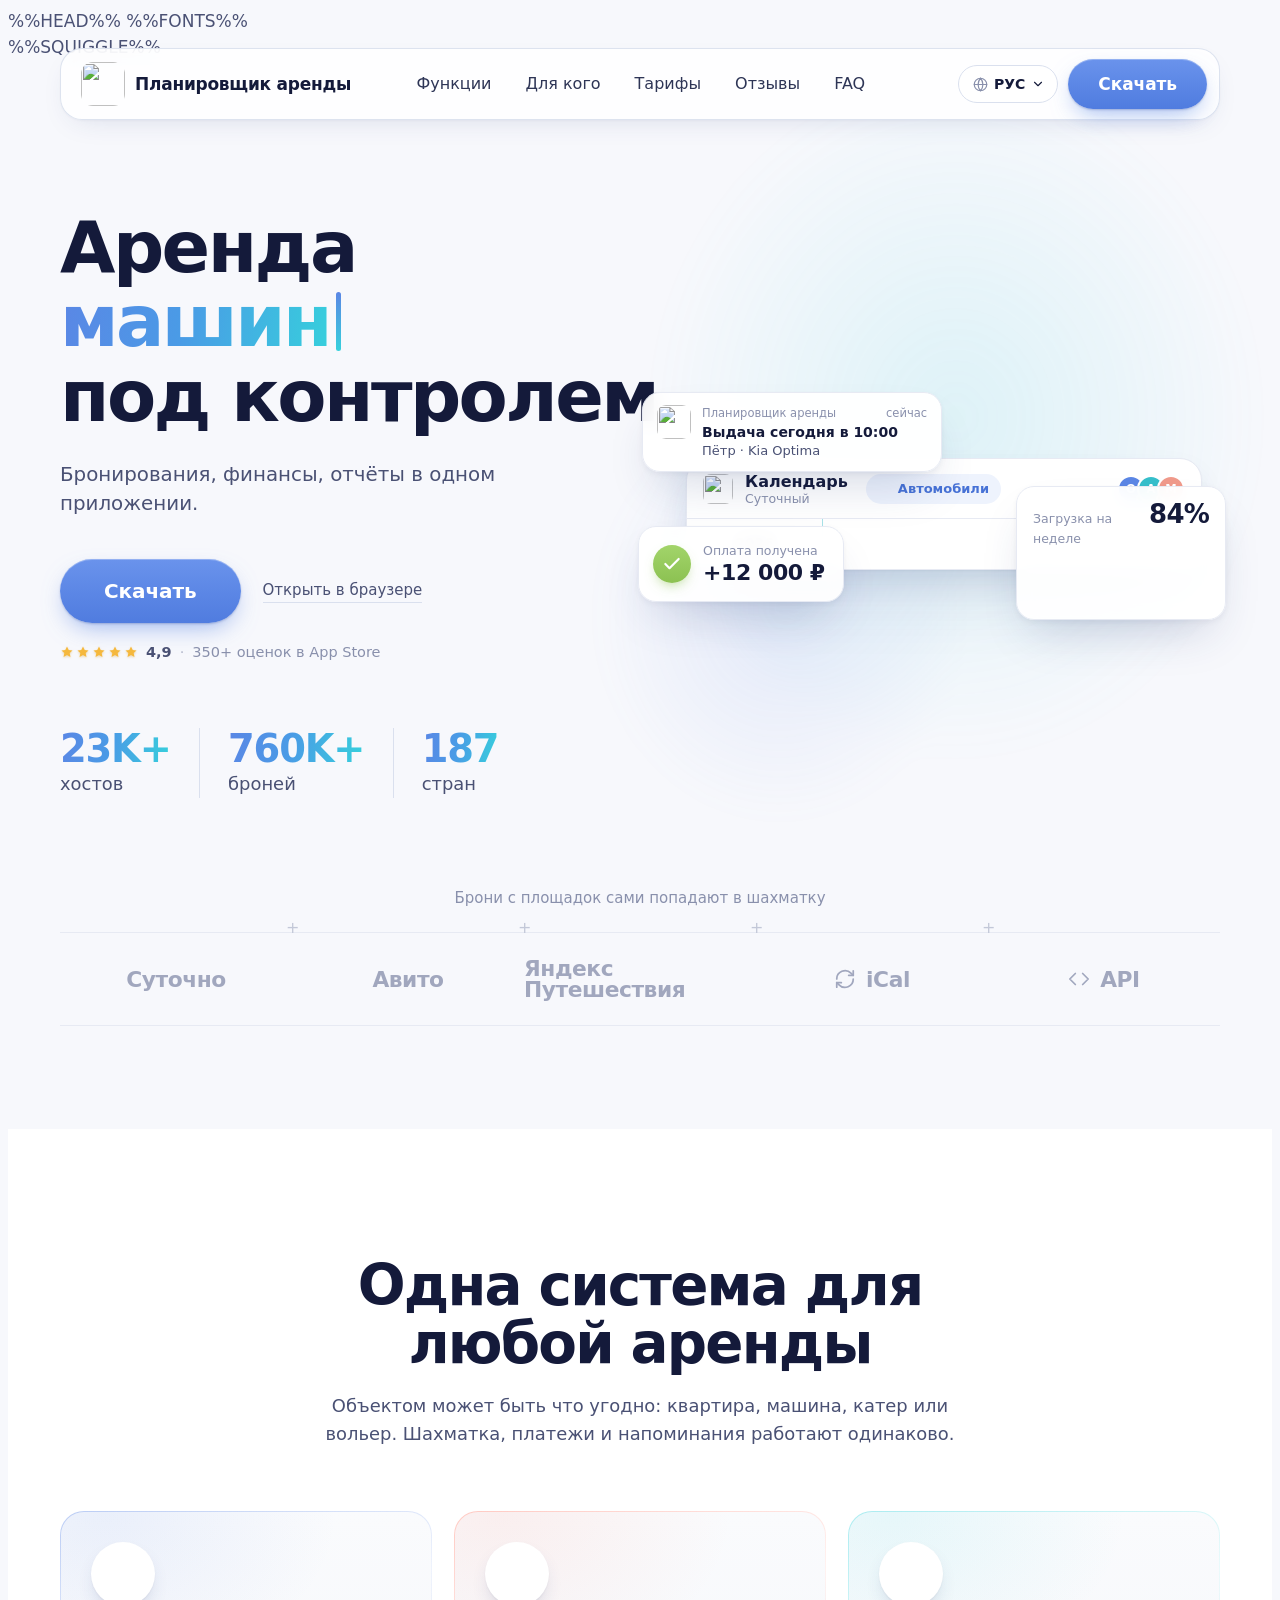
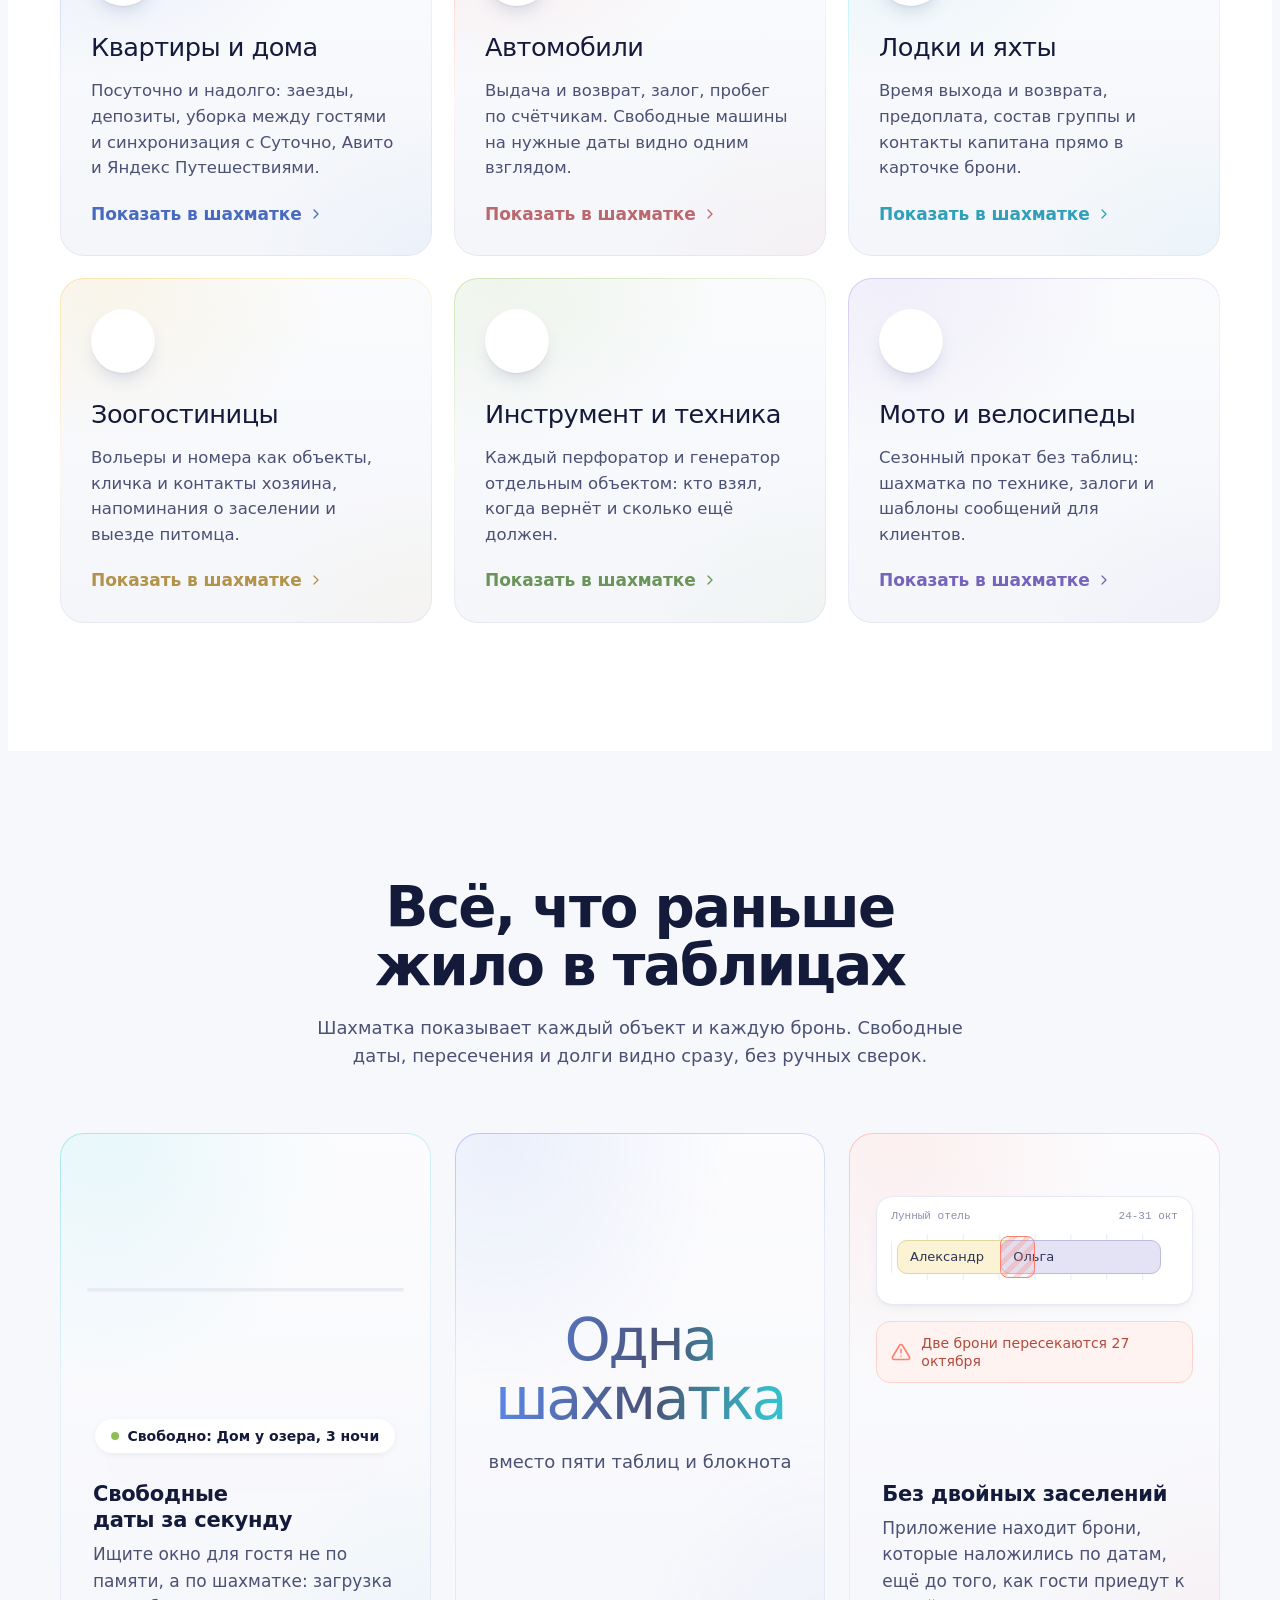
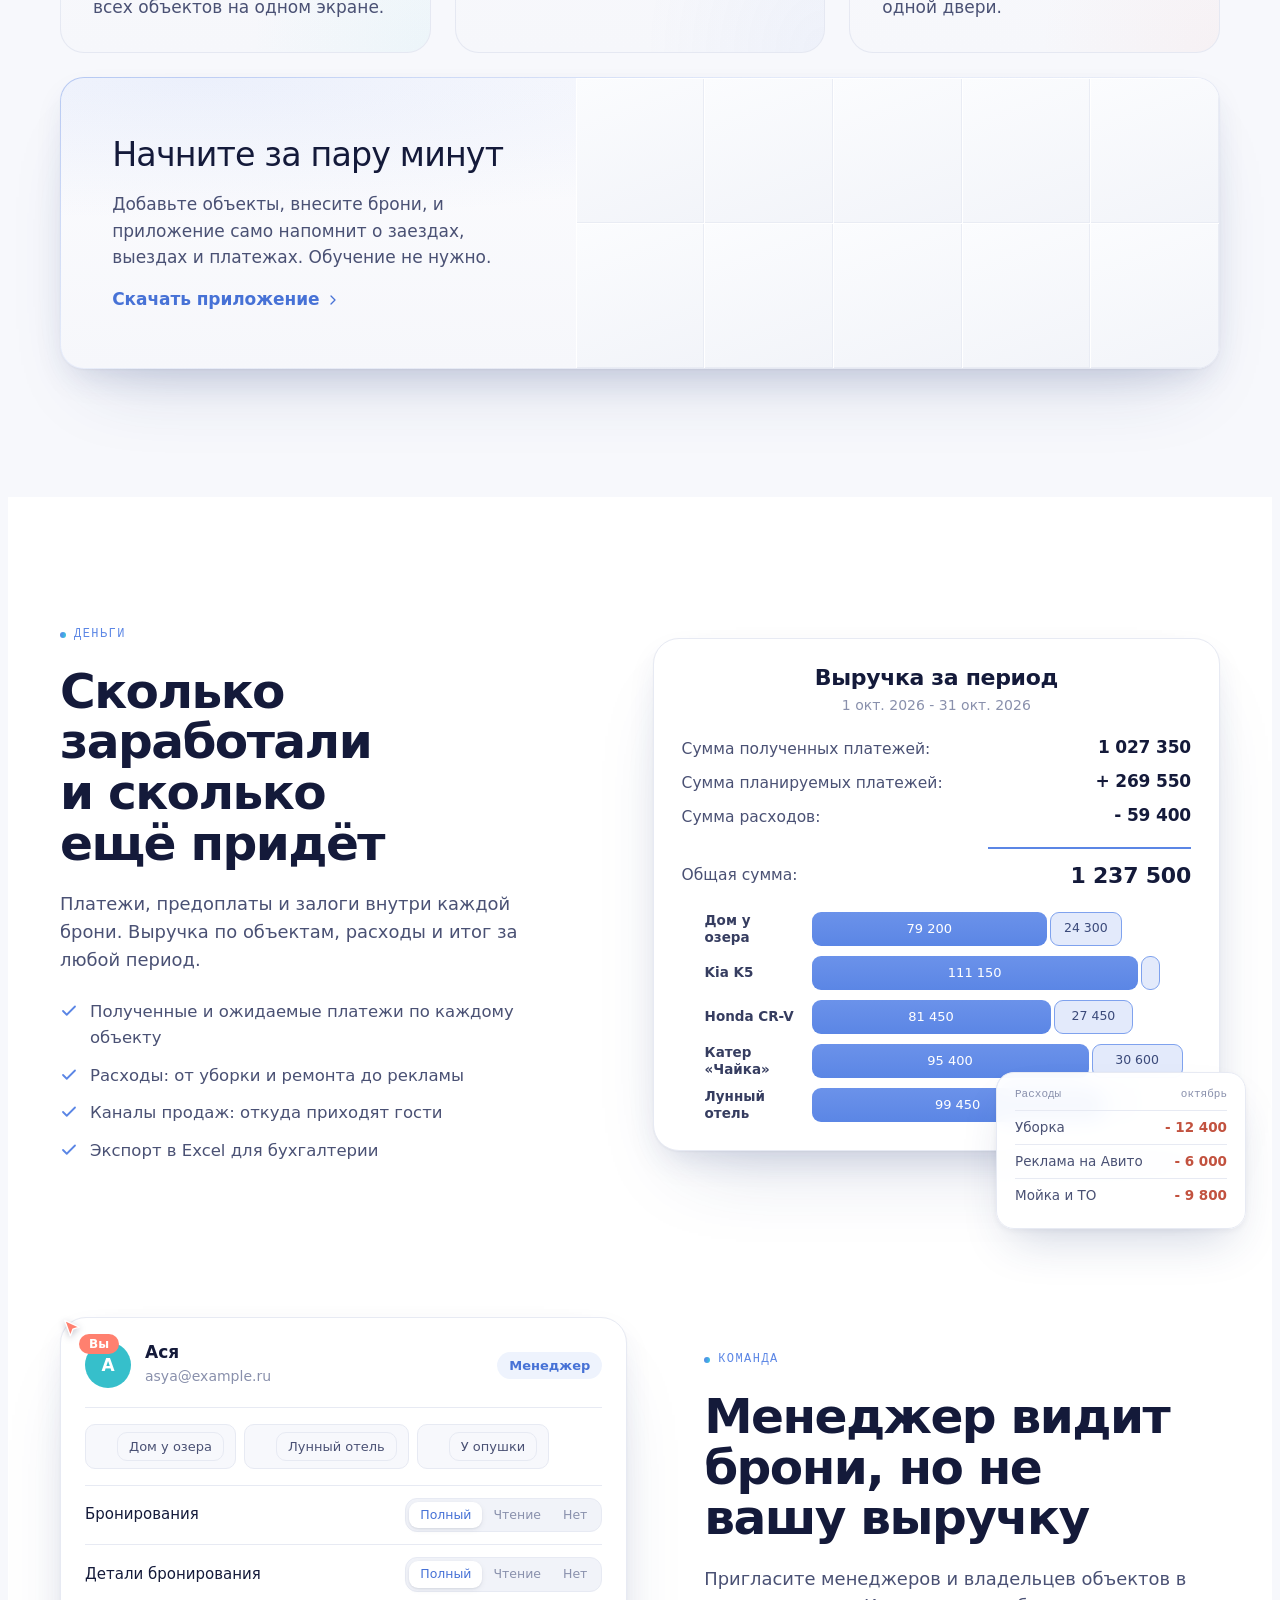
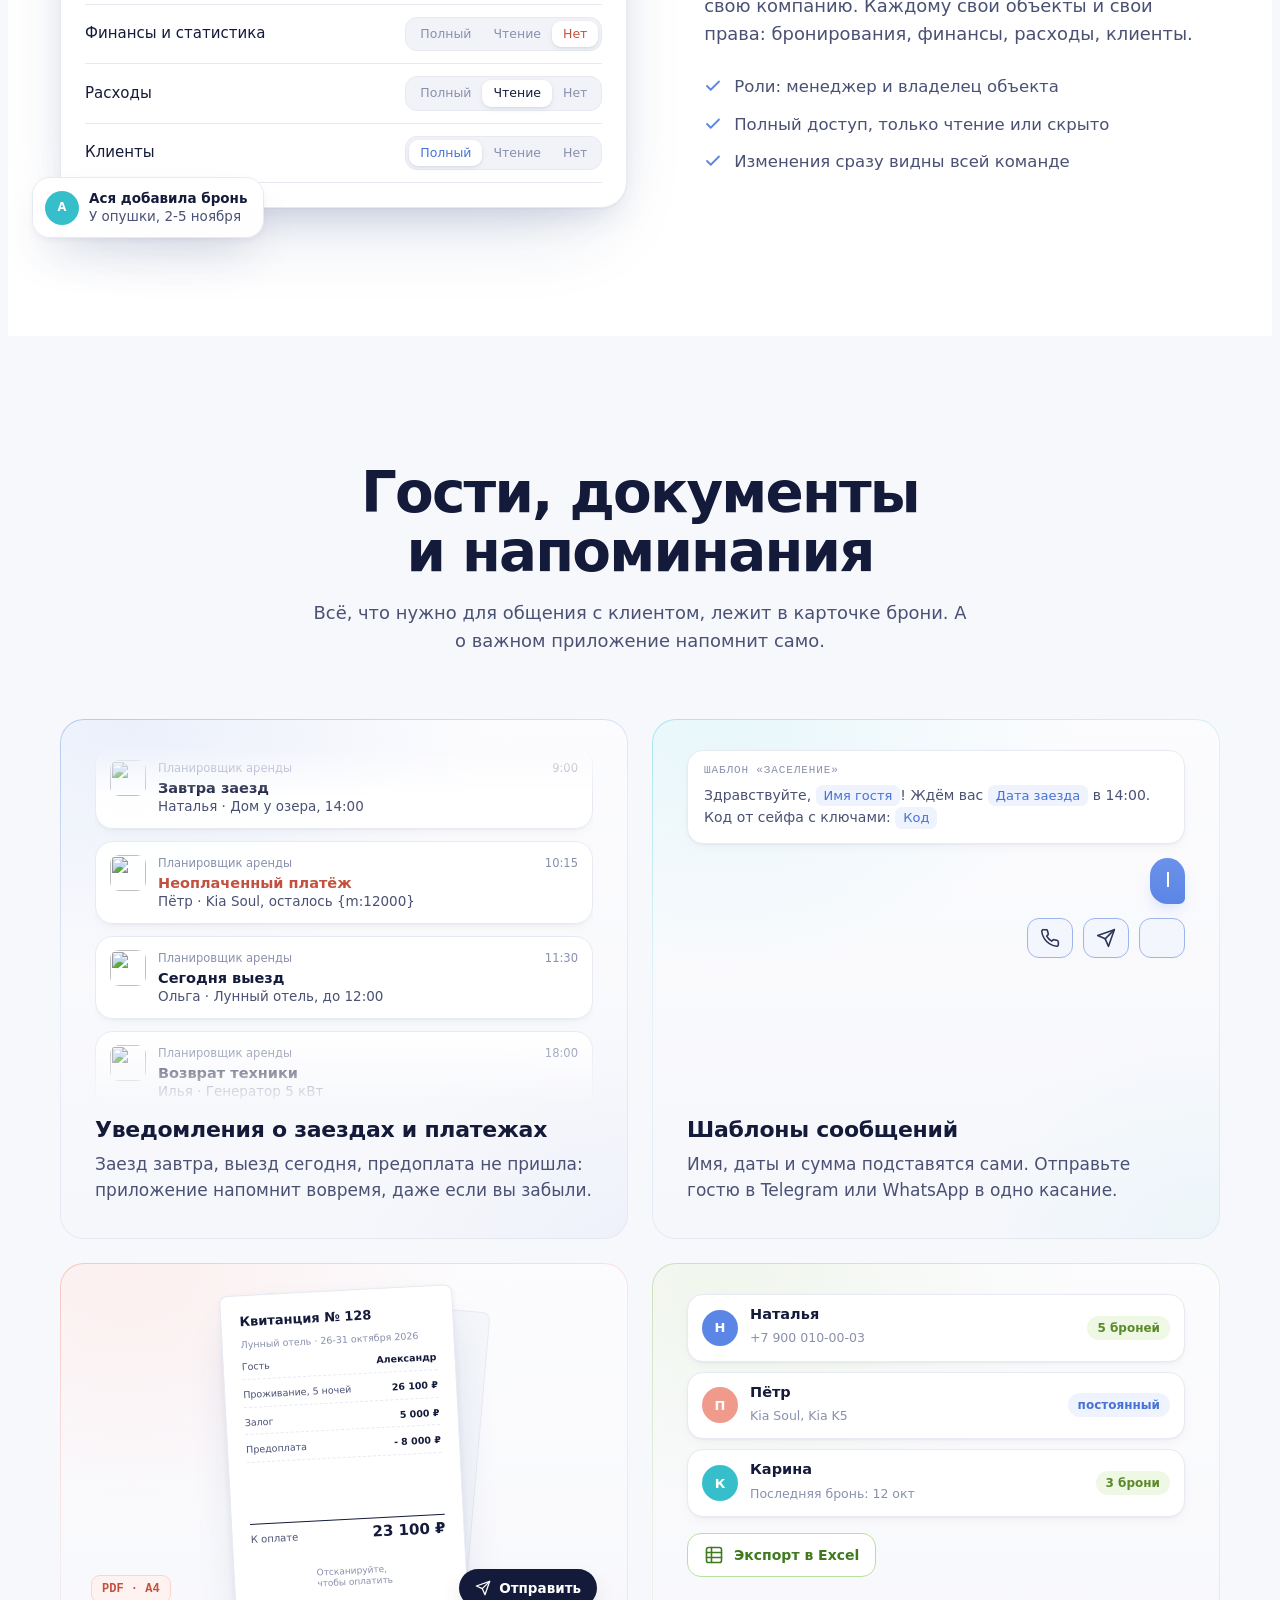
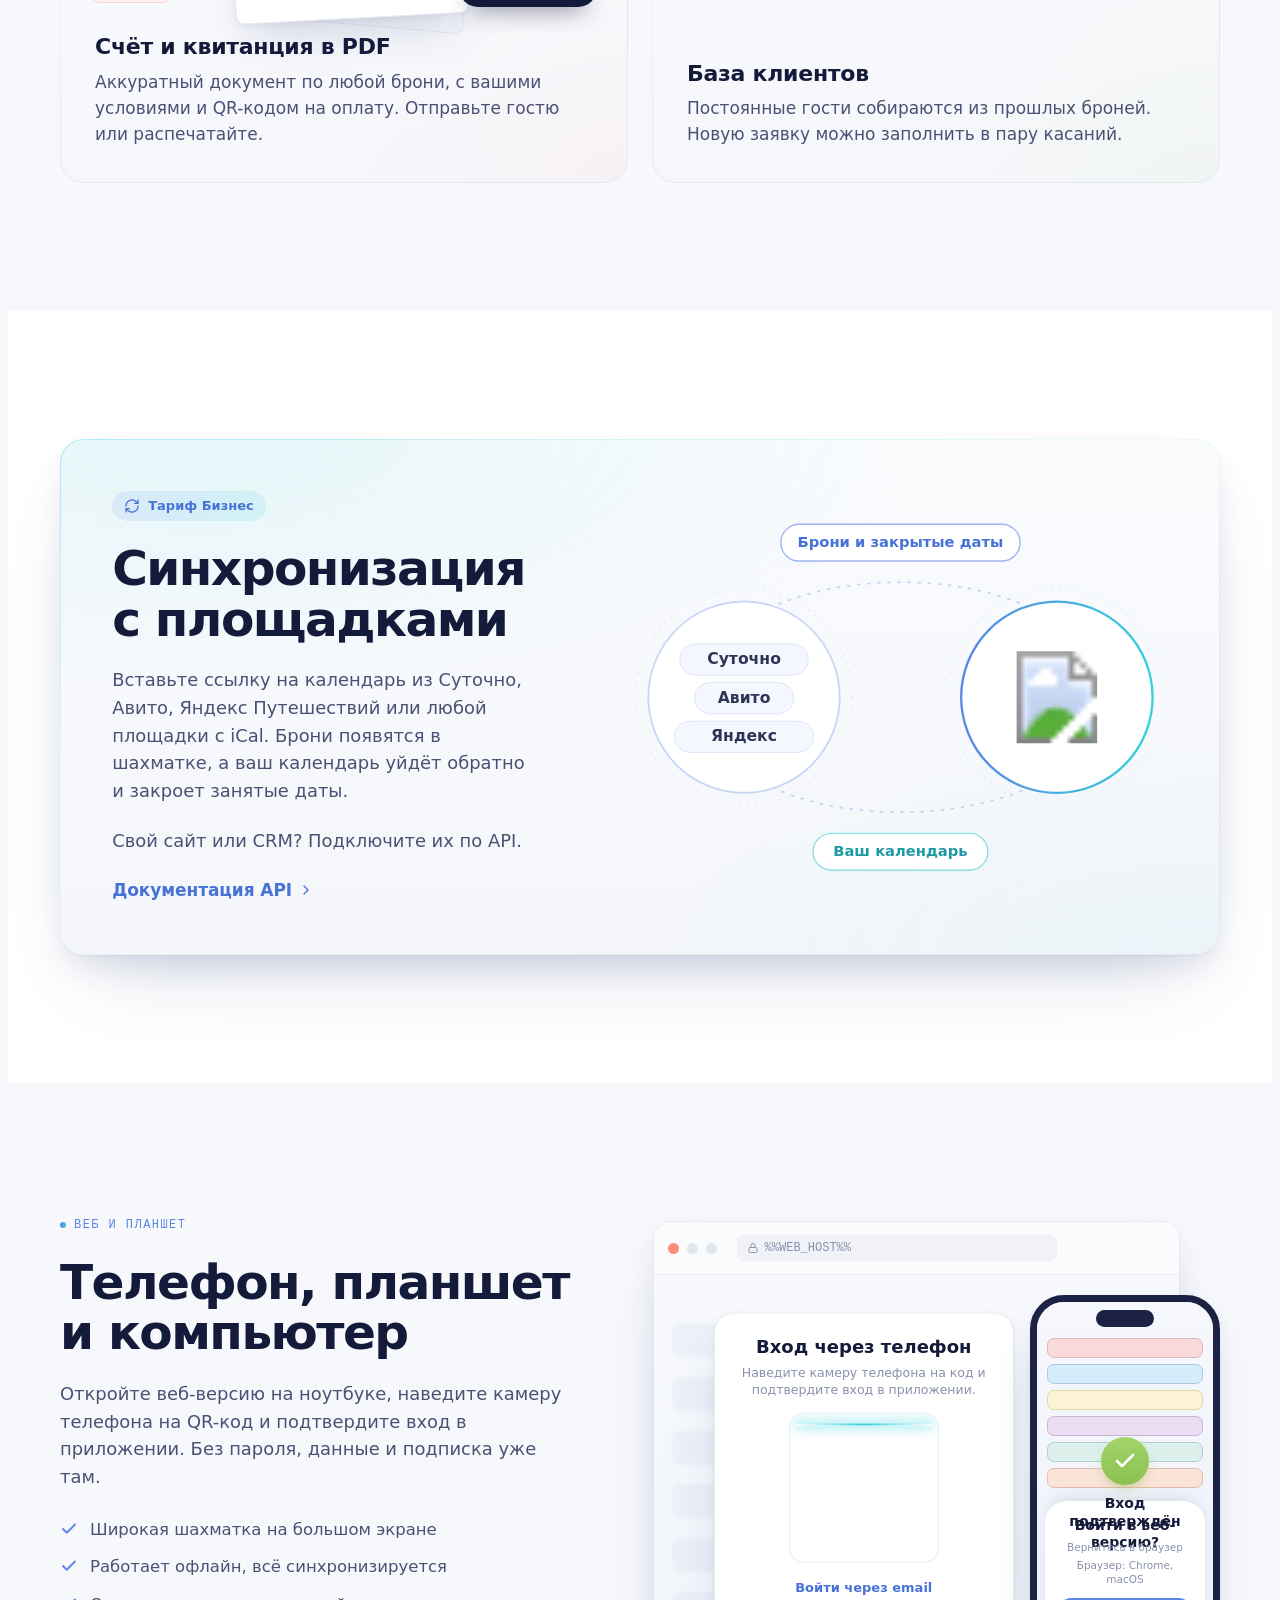
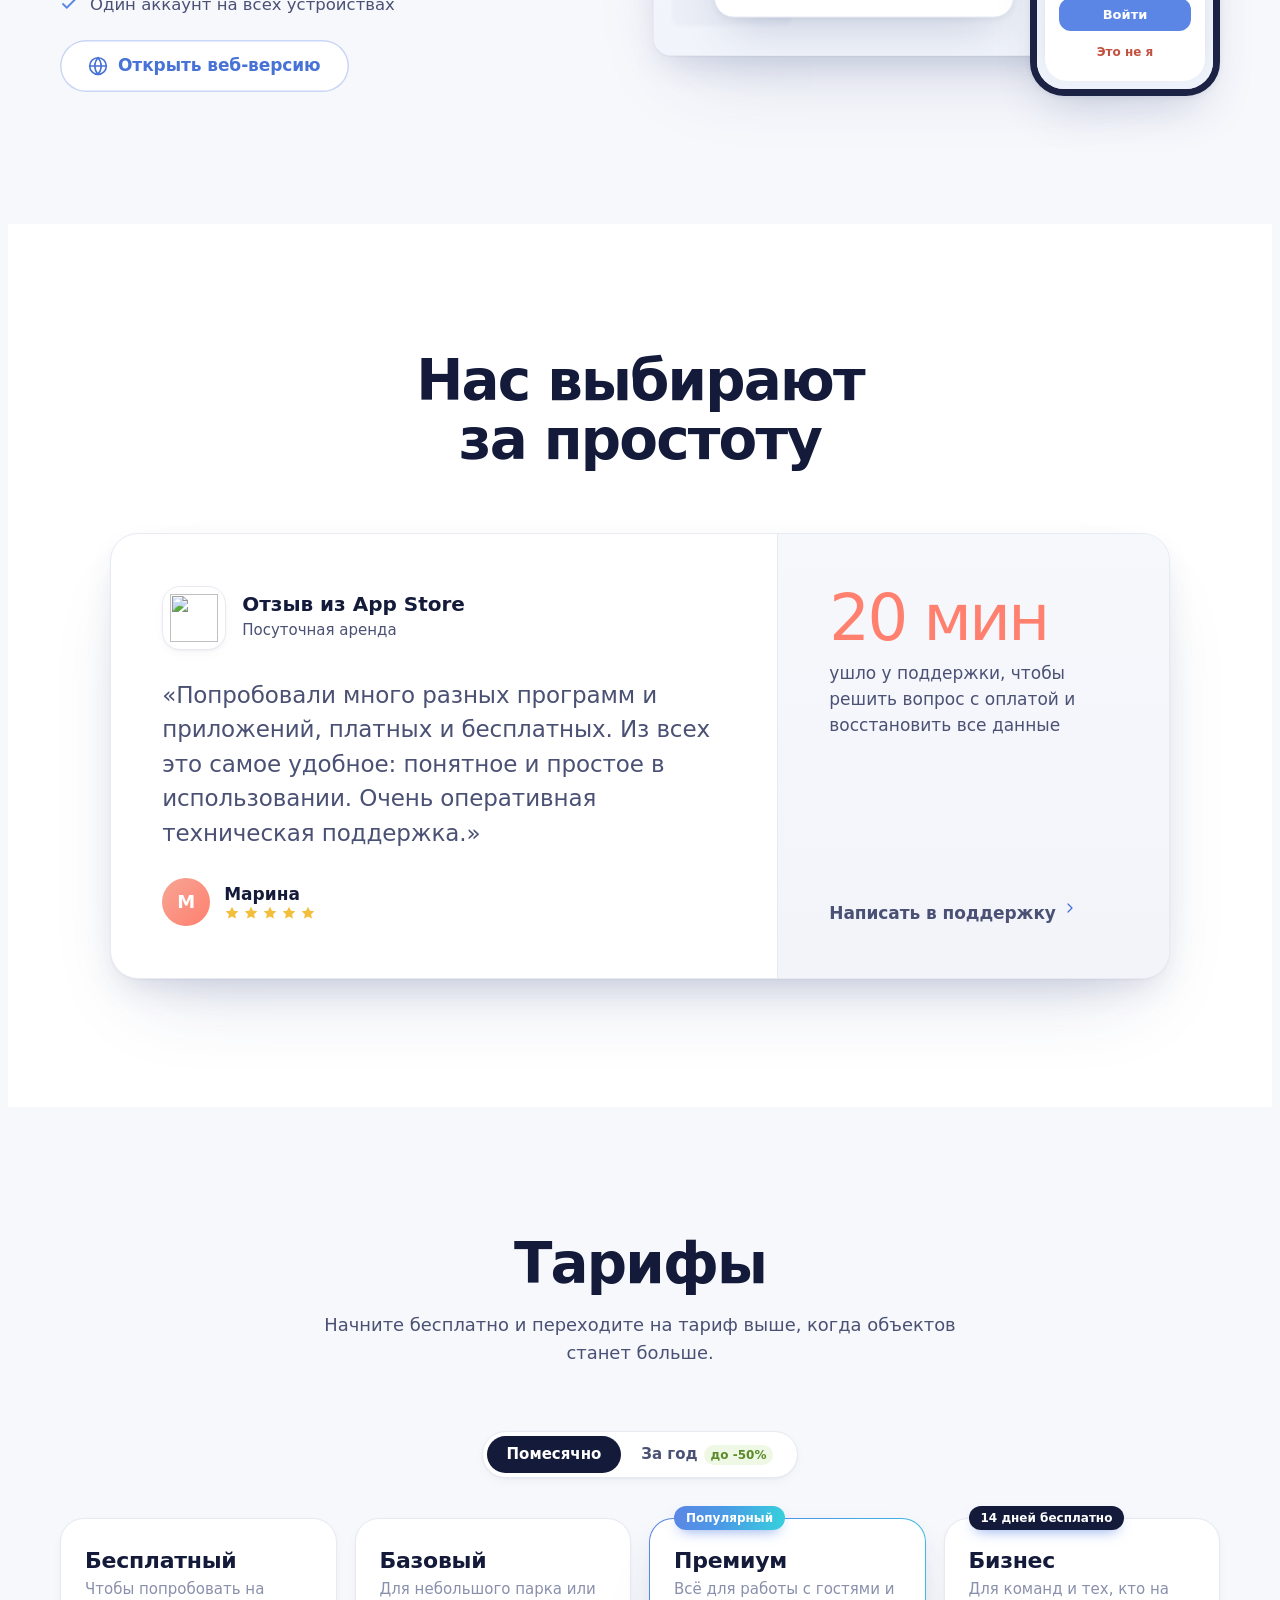
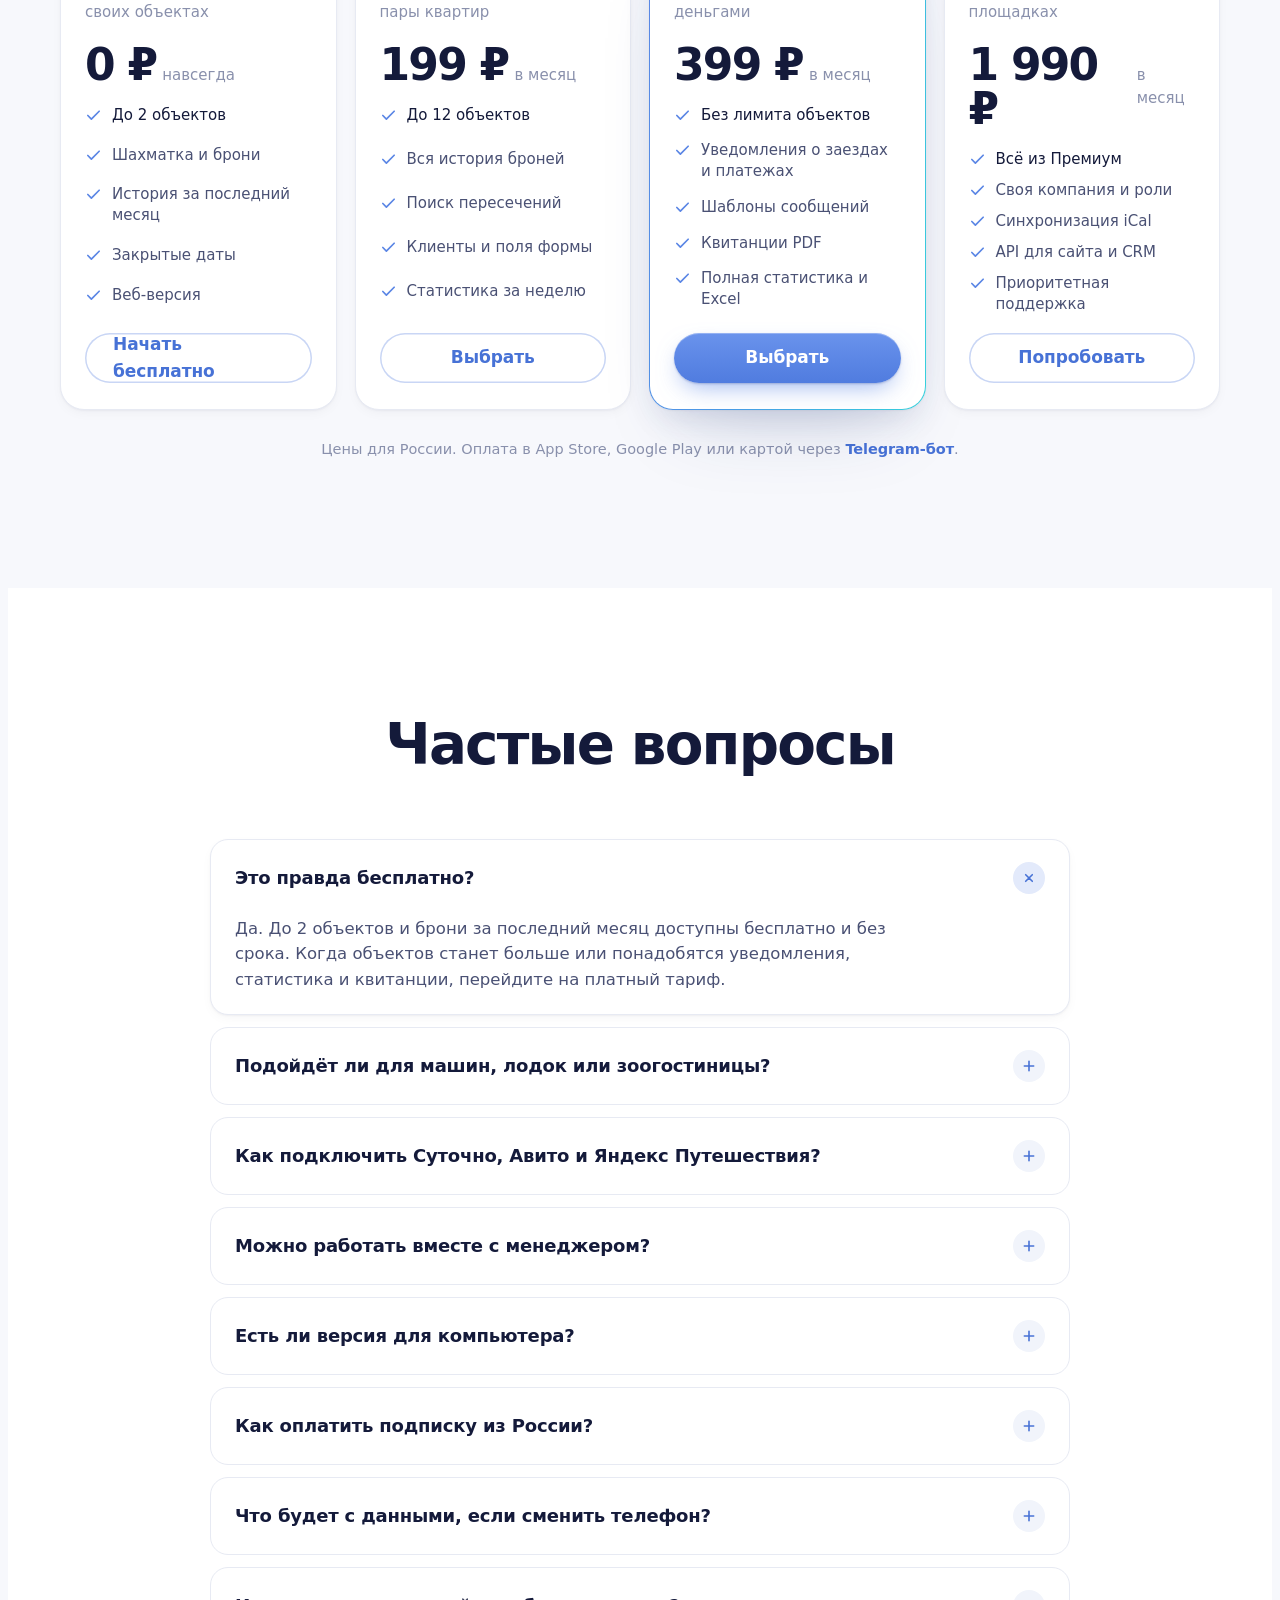
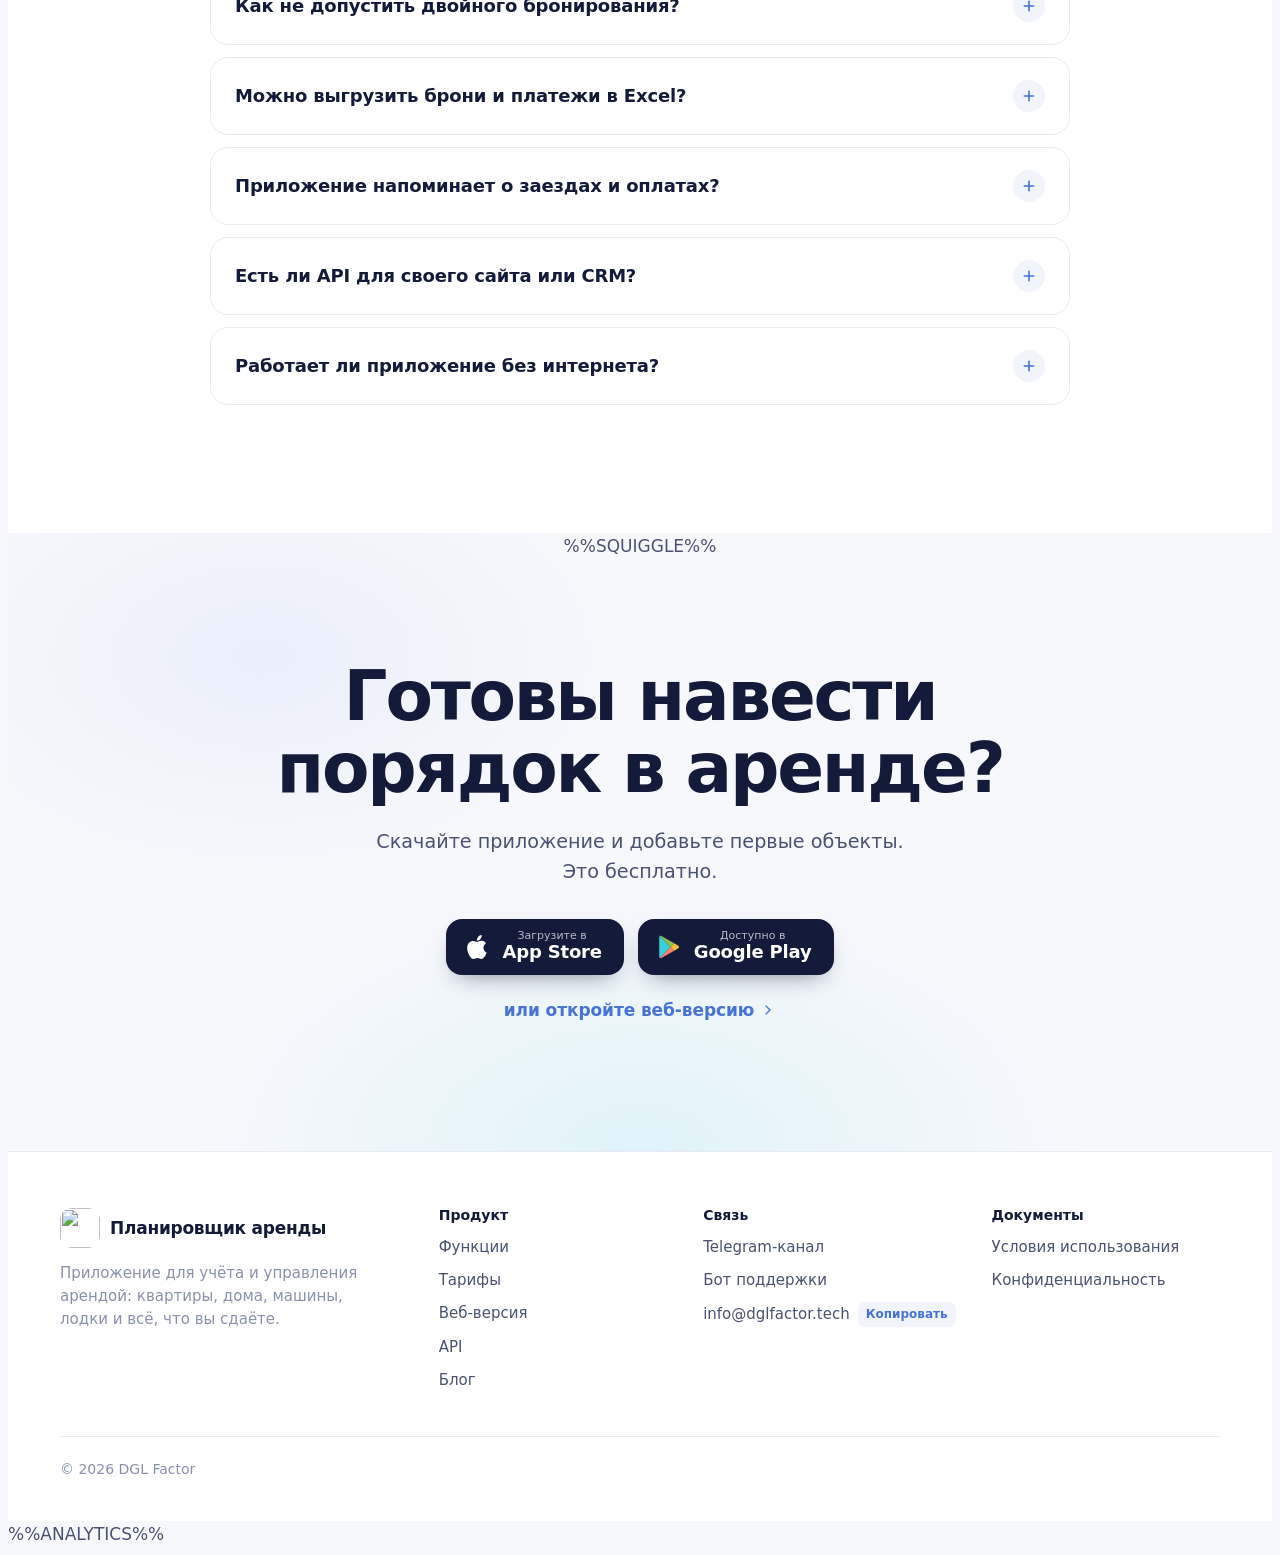
==== commit 13aeb8b3: "Веб-версия на app.rentalplanner.io, SEO блога и кеширование - WEB_APP: ссылка на веб-версию задаётся" ====
--- a/src.html
+++ b/src.html
@@ -785,7 +785,7 @@
           <a href="#pricing" data-i="nav.pricing">Тарифы</a>
           <a href="#reviews" data-i="nav.reviews">Отзывы</a>
           <a href="#faq" data-i="nav.faq">FAQ</a>
-          <a href="https://realtor-manage-app.web.app" target="_blank" rel="noopener" data-i="nav.web">Веб-версия</a>
+          <a href="%%WEB_APP%%" target="_blank" rel="noopener" data-i="nav.web">Веб-версия</a>
           <div class="menu-langs" id="menuLangs">%%LANG_CHIPS%%</div>
         </div>
       </details>
@@ -811,7 +811,7 @@
       <p class="lead" data-i="hero.lead">Бронирования, финансы, отчёты в&nbsp;одном приложении.</p>
       <div class="hero-cta">
         <a class="btn btn-primary btn-lg js-download" href="#download" data-i="cta.download">Скачать</a>
-        <div class="alt"><a href="https://realtor-manage-app.web.app" target="_blank" rel="noopener" data-i="hero.browser">Открыть в браузере</a></div>
+        <div class="alt"><a href="%%WEB_APP%%" target="_blank" rel="noopener" data-i="hero.browser">Открыть в браузере</a></div>
       </div>
       <p class="rating-line"><span class="rstars" aria-hidden="true"><svg><use href="#i-star"/></svg><svg><use href="#i-star"/></svg><svg><use href="#i-star"/></svg><svg><use href="#i-star"/></svg><svg class="r-last"><use href="#i-star"/></svg></span><b id="ratingV">4,9</b><span class="dot" aria-hidden="true">·</span><span data-i="hero.rateT">350+ оценок в App Store</span></p>
       <div class="proof">
@@ -1198,11 +1198,11 @@
           <li><svg class="ico"><use href="#i-check"/></svg><span data-i="web.t2">Работает офлайн, всё синхронизируется</span></li>
           <li><svg class="ico"><use href="#i-check"/></svg><span data-i="web.t3">Один аккаунт на всех устройствах</span></li>
         </ul>
-        <a class="btn btn-ghost" href="https://realtor-manage-app.web.app" target="_blank" rel="noopener"><svg class="ico"><use href="#i-globe"/></svg><span data-i="web.open">Открыть веб-версию</span></a>
+        <a class="btn btn-ghost" href="%%WEB_APP%%" target="_blank" rel="noopener"><svg class="ico"><use href="#i-globe"/></svg><span data-i="web.open">Открыть веб-версию</span></a>
       </div>
       <div class="devices rv">
         <div class="browser">
-          <div class="b-top" dir="ltr"><i></i><i></i><i></i><span class="b-url"><svg class="ico"><use href="#i-lock"/></svg>realtor-manage-app.web.app</span></div>
+          <div class="b-top" dir="ltr"><i></i><i></i><i></i><span class="b-url"><svg class="ico"><use href="#i-lock"/></svg>%%WEB_HOST%%</span></div>
           <div class="b-body">
             <div class="b-ghost" aria-hidden="true" dir="ltr">
               <div class="u"><i></i><i></i><i></i><i></i><i></i><i></i></div>
@@ -1361,7 +1361,7 @@
       <a class="store" id="appStoreLink" href="https://apps.apple.com/ru/app/id1631552064" target="_blank" rel="noopener"><svg><use href="#i-apple"/></svg><span><small data-i="cta.as">Загрузите в</small><b>App Store</b></span></a>
       <a class="store" href="https://play.google.com/store/apps/details?id=com.github.diaglyonok.realtor_manage_app" target="_blank" rel="noopener"><svg><use href="#i-play"/></svg><span><small data-i="cta.gp">Доступно в</small><b>Google Play</b></span></a>
     </div>
-    <a class="link rv" href="https://realtor-manage-app.web.app" target="_blank" rel="noopener"><span data-i="cta.web">или откройте веб-версию</span><svg class="ico"><use href="#i-chev"/></svg></a>
+    <a class="link rv" href="%%WEB_APP%%" target="_blank" rel="noopener"><span data-i="cta.web">или откройте веб-версию</span><svg class="ico"><use href="#i-chev"/></svg></a>
   </div>
 </section>
 </main>
@@ -1378,7 +1378,7 @@
         <ul>
           <li><a href="#features" data-i="nav.features">Функции</a></li>
           <li><a href="#pricing" data-i="nav.pricing">Тарифы</a></li>
-          <li><a href="https://realtor-manage-app.web.app" target="_blank" rel="noopener" data-i="nav.web">Веб-версия</a></li>
+          <li><a href="%%WEB_APP%%" target="_blank" rel="noopener" data-i="nav.web">Веб-версия</a></li>
           <li><a href="https://rp-api.dglfactor.tech/docs/rental-planner-api" target="_blank" rel="noopener">API</a></li>
           <li data-blog><a href="%%BLOG%%" data-i="blog.title">Блог</a></li>
         </ul>
